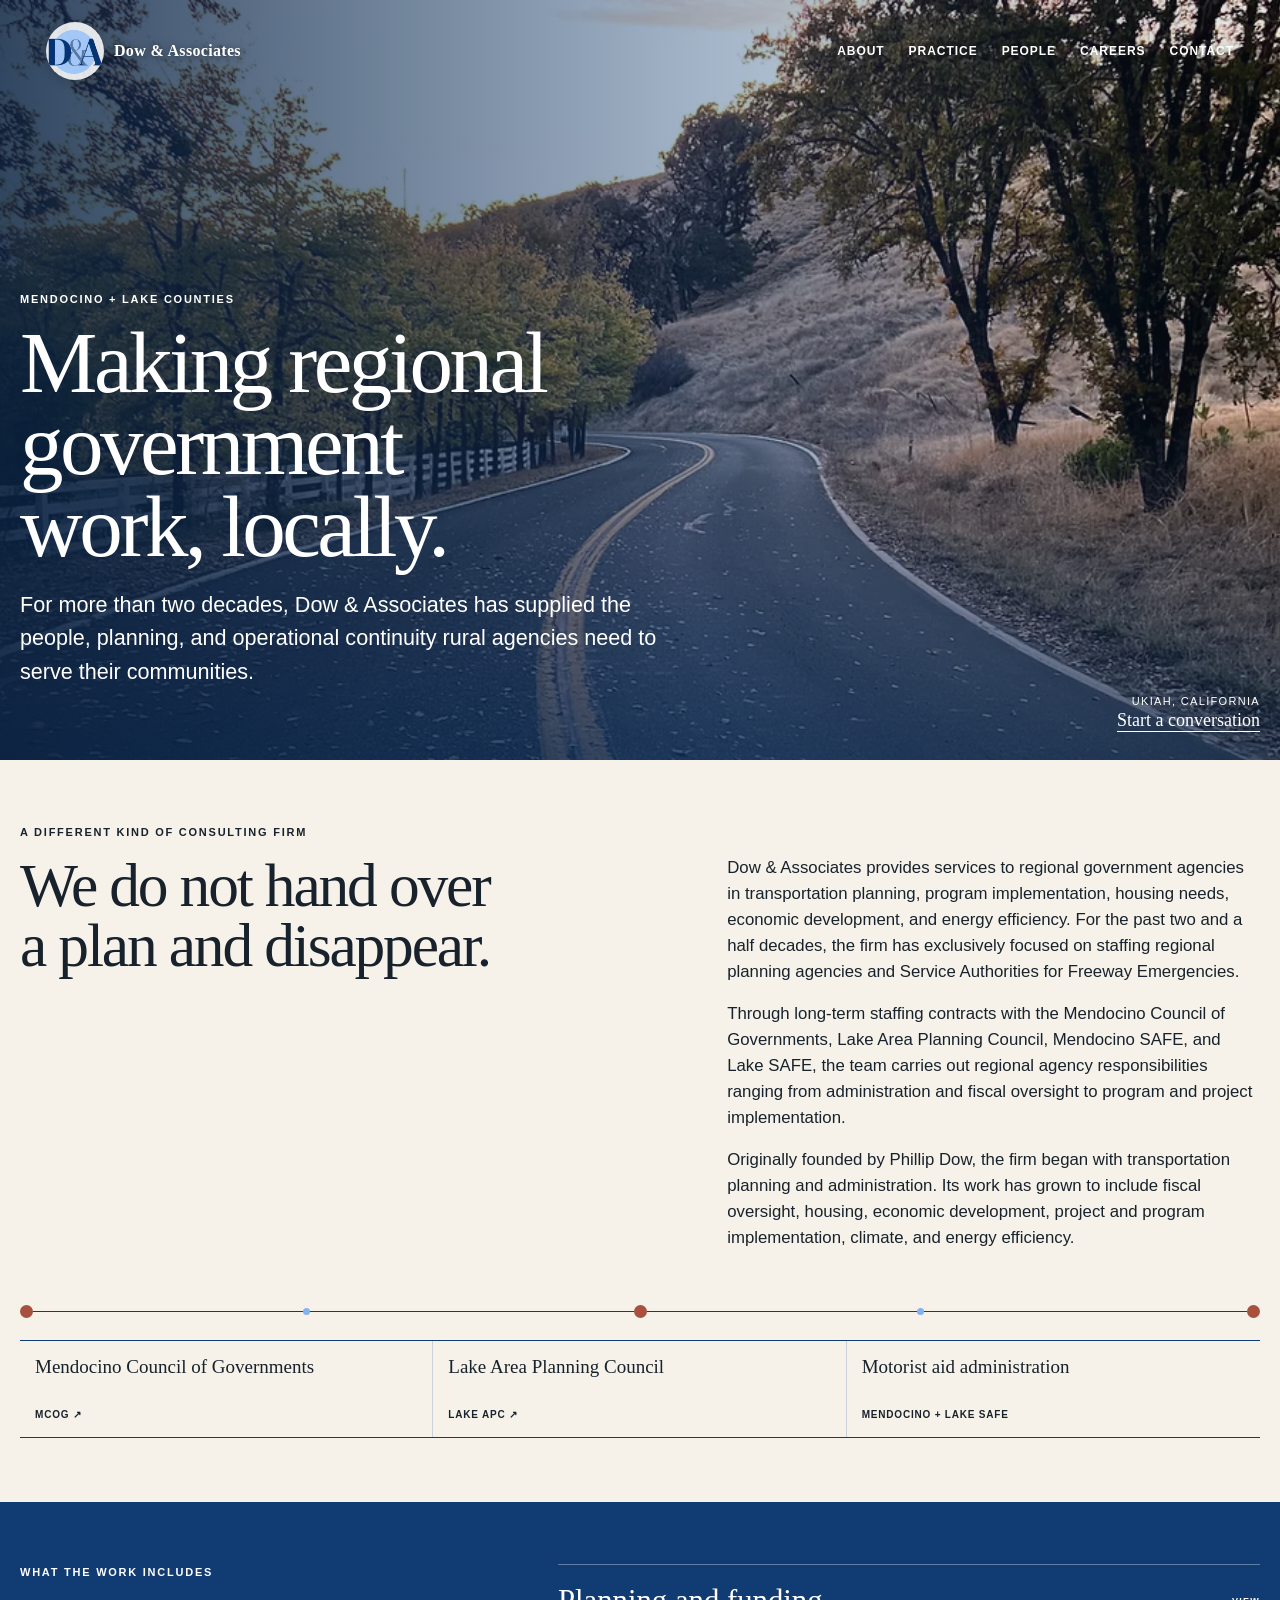
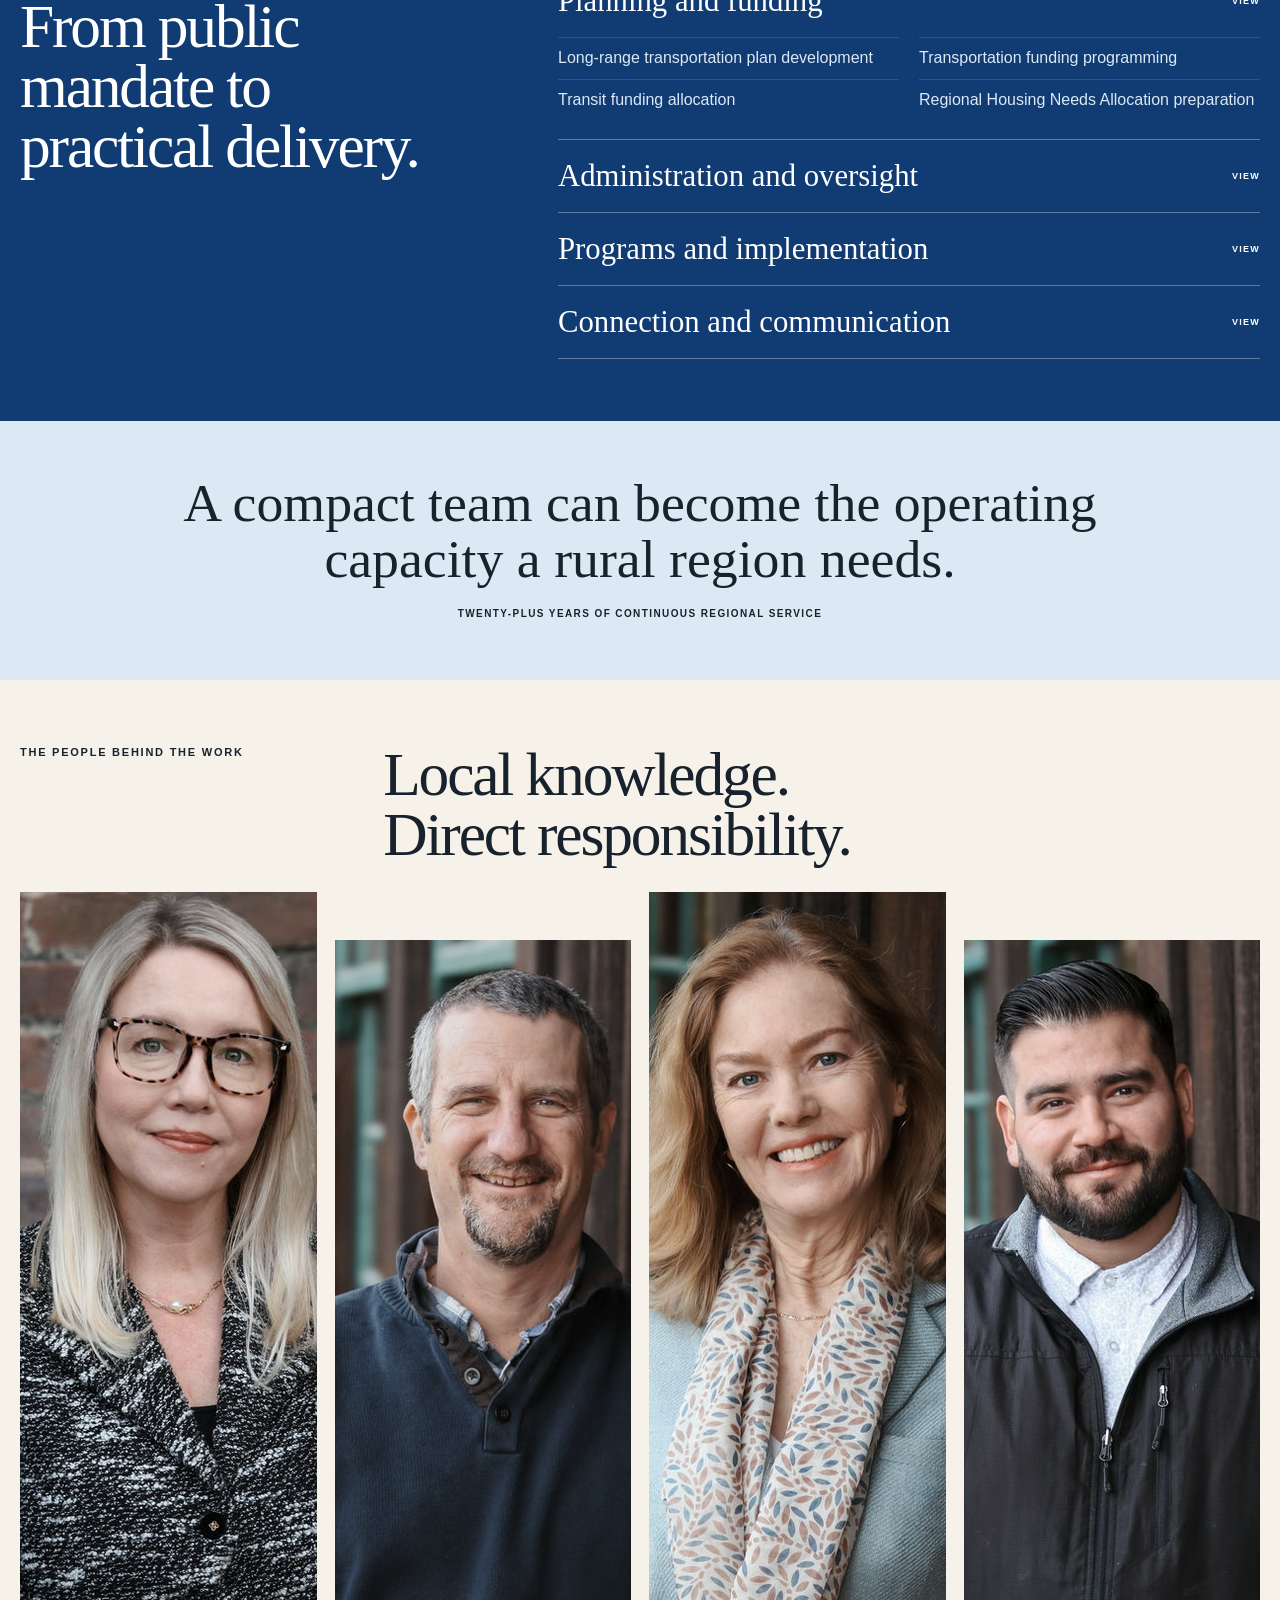
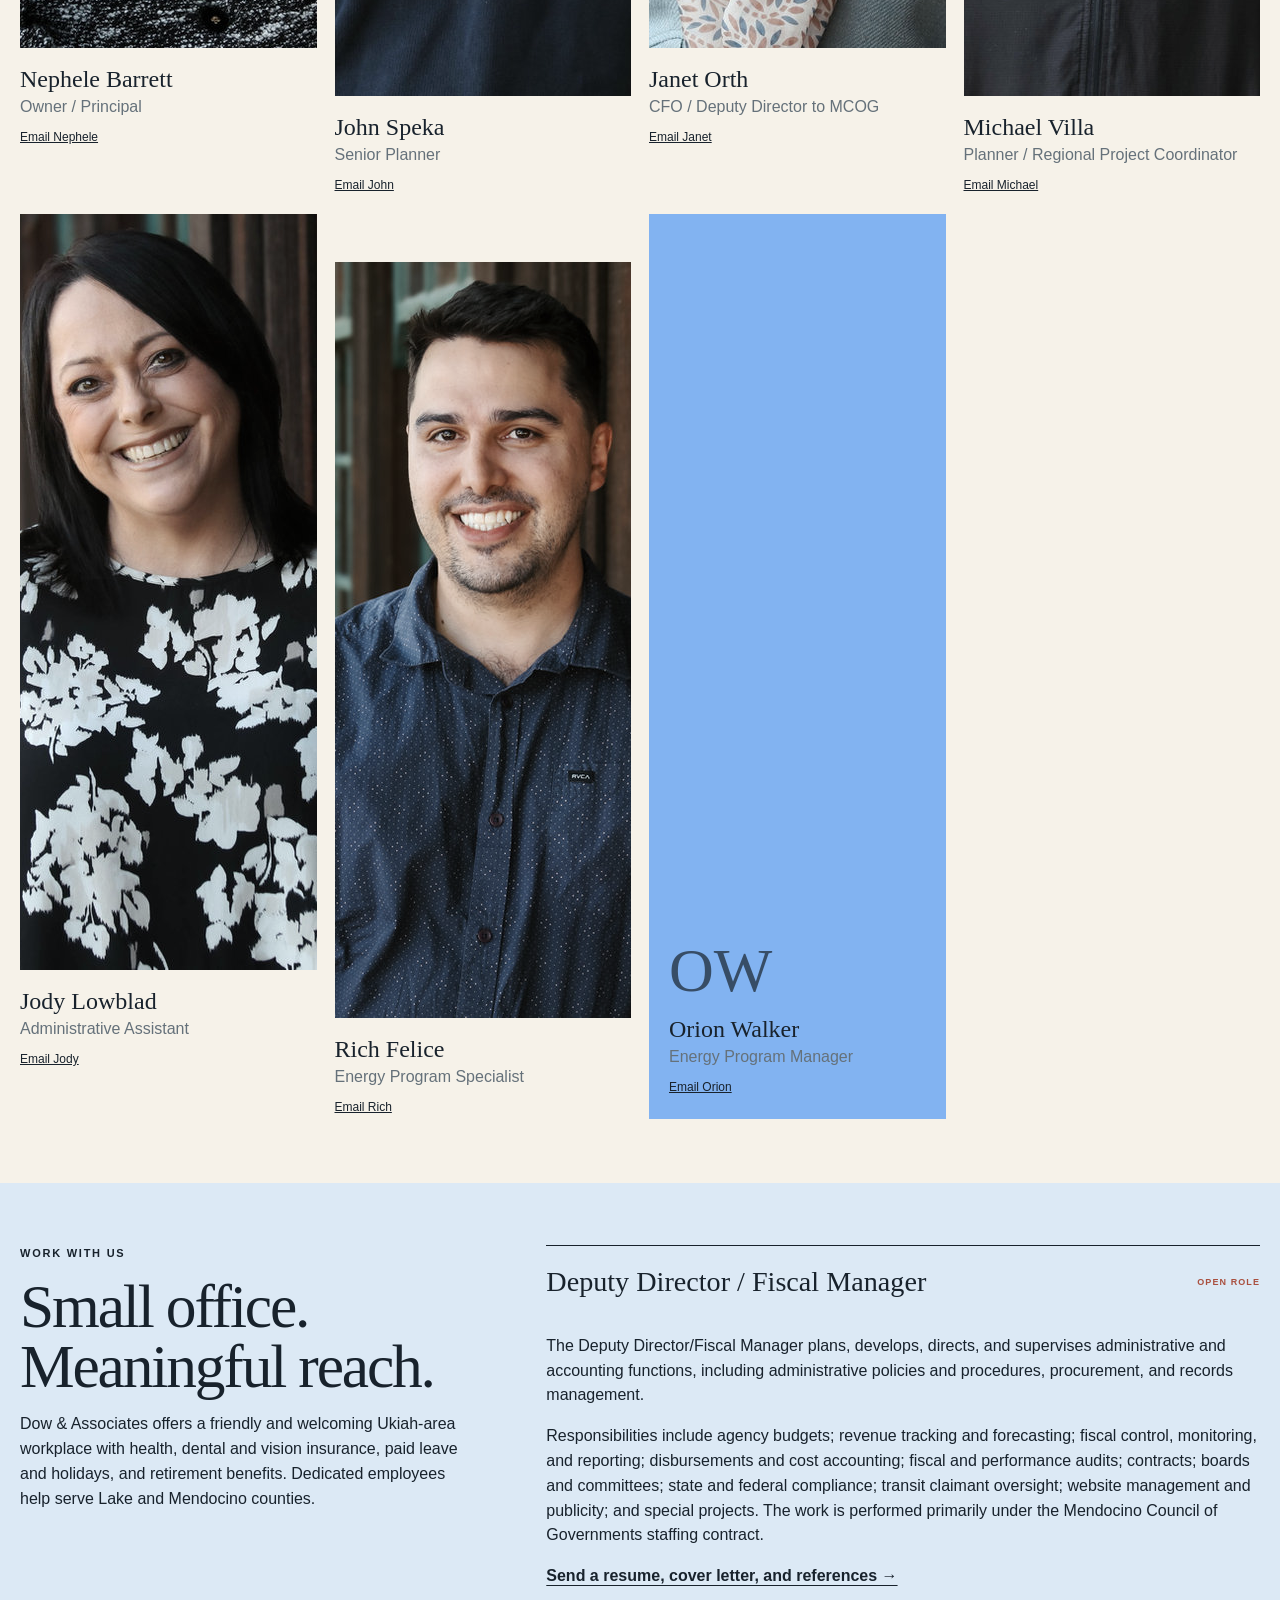
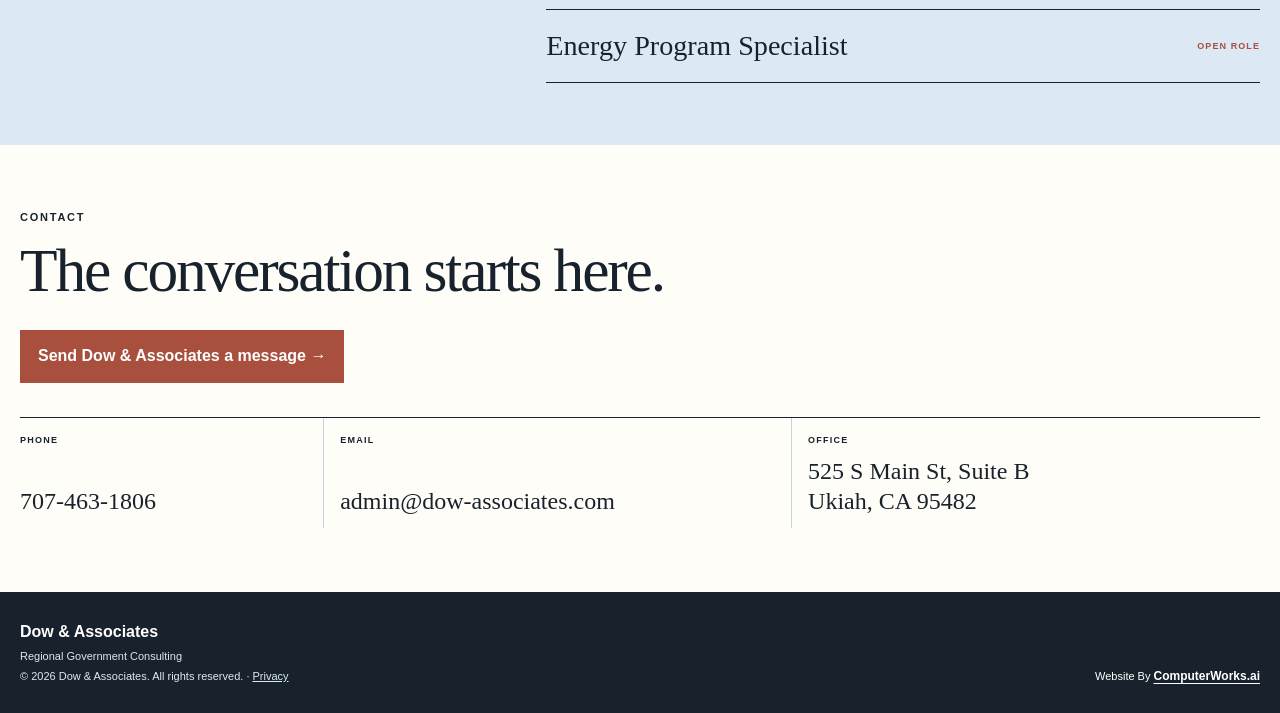
==== index.html @ e2a6d47a "Apply webmaster critique improvements" ====
<!doctype html>
<html lang="en">
<head>
  <meta charset="utf-8">
  <meta name="viewport" content="width=device-width, initial-scale=1">
  <meta name="robots" content="noindex, nofollow">
  <meta name="description" content="Dow & Associates provides regional government staffing and operations across Mendocino and Lake counties.">
  <title>Dow & Associates | Regional Government Consulting</title>
  <link rel="icon" href="assets/favicon.svg" type="image/svg+xml">
  <link rel="stylesheet" href="assets/styles.css?v=20261025-1">
<link rel="stylesheet" href="assets/cwu-colophon.css" data-cwu-colophon="true">
</head>
<body>
  <a class="skip-link" href="#main">Skip to content</a>
  <header class="site-header"><a class="wordmark" href="#top" aria-label="Dow and Associates home"><img class="brand-logo" src="assets/images/logo.png" alt="" width="451" height="452"><span>Dow &amp; Associates</span></a><button class="menu-button" type="button" aria-expanded="false" aria-controls="site-nav">Explore</button><nav id="site-nav" aria-label="Primary navigation"><a href="#about">About</a><a href="#practice">Practice</a><a href="#people">People</a><a href="#careers">Careers</a><a href="contact/">Contact</a></nav></header>
  <main id="main">
    <section class="hero" id="top" aria-labelledby="hero-title"><img src="assets/images/hero.webp" alt="A winding rural road through the oak-covered hills of Northern California" width="978" height="534" fetchpriority="high"><div class="hero-shade" aria-hidden="true"></div><div class="hero-copy"><p class="overline">Mendocino + Lake Counties</p><h1 id="hero-title">Making regional government work, locally.</h1><p>For more than two decades, Dow &amp; Associates has supplied the people, planning, and operational continuity rural agencies need to serve their communities.</p></div><a class="hero-contact" href="#contact"><span>Ukiah, California</span><strong>Start a conversation</strong></a></section>
    <section class="intro" id="about" aria-labelledby="intro-title"><p class="eyebrow">A different kind of consulting firm</p><div class="intro-body"><h2 id="intro-title">We do not hand over a plan and disappear.</h2><div><p>Dow & Associates provides services to regional government agencies in transportation planning, program implementation, housing needs, economic development, and energy efficiency. For the past two and a half decades, the firm has exclusively focused on staffing regional planning agencies and Service Authorities for Freeway Emergencies.</p><p>Through long-term staffing contracts with the Mendocino Council of Governments, Lake Area Planning Council, Mendocino SAFE, and Lake SAFE, the team carries out regional agency responsibilities ranging from administration and fiscal oversight to program and project implementation.</p><p>Originally founded by Phillip Dow, the firm began with transportation planning and administration. Its work has grown to include fiscal oversight, housing, economic development, project and program implementation, climate, and energy efficiency.</p></div></div><div class="region-line" aria-hidden="true"><span></span><i></i><span></span><i></i><span></span></div><div class="agency-links"><a href="https://www.mendocinocog.org/"><span>Mendocino Council of Governments</span><b>MCOG ↗</b></a><a href="https://www.lakeapc.org/"><span>Lake Area Planning Council</span><b>Lake APC ↗</b></a><div><span>Motorist aid administration</span><b>Mendocino + Lake SAFE</b></div></div></section>
    <section class="practice" id="practice" aria-labelledby="practice-title"><div class="practice-heading"><p class="eyebrow">What the work includes</p><h2 id="practice-title">From public mandate to practical delivery.</h2></div><div class="practice-list"><details open><summary>Planning and funding <span>View</span></summary><div><p>Long-range transportation plan development</p><p>Transportation funding programming</p><p>Transit funding allocation</p><p>Regional Housing Needs Allocation preparation</p></div></details><details><summary>Administration and oversight <span>View</span></summary><div><p>Transportation Development Act administration and oversight</p><p>Budget development and management</p><p>Annual work plan preparation and implementation</p><p>Board and committee meeting management and preparation</p></div></details><details><summary>Programs and implementation <span>View</span></summary><div><p>Grant writing and management</p><p>Funding program management</p><p>Program and project implementation</p><p>Northern Rural Energy Network program implementation</p></div></details><details><summary>Connection and communication <span>View</span></summary><div><p>Motorist aid call box administration and maintenance</p><p>Agency website management</p><p>Media communications</p><p>Economic development support</p></div></details></div></section>
    <section class="quote" aria-label="Dow and Associates positioning statement"><p>A compact team can become the operating capacity a rural region needs.</p><span>Twenty-plus years of continuous regional service</span></section>
    <section class="people" id="people" aria-labelledby="people-title"><div class="people-heading"><p class="eyebrow">The people behind the work</p><h2 id="people-title">Local knowledge. Direct responsibility.</h2></div><div class="portrait-row"><article><img src="assets/images/nephele.jpg" alt="Nephele Barrett" width="596" height="756" loading="lazy" decoding="async"><div><h3>Nephele Barrett</h3><p>Owner / Principal</p><a href="mailto:barrettn@dow-associates.com">Email Nephele</a></div></article><article><img src="assets/images/john.jpg" alt="John Speka" width="596" height="756" loading="lazy" decoding="async"><div><h3>John Speka</h3><p>Senior Planner</p><a href="mailto:spekaj@dow-associates.com">Email John</a></div></article><article><img src="assets/images/janet.jpg" alt="Janet Orth" width="596" height="756" loading="lazy" decoding="async"><div><h3>Janet Orth</h3><p>CFO / Deputy Director to MCOG</p><a href="mailto:orthj@dow-associates.com">Email Janet</a></div></article><article><img src="assets/images/michael.jpg" alt="Michael Villa" width="596" height="756" loading="lazy" decoding="async"><div><h3>Michael Villa</h3><p>Planner / Regional Project Coordinator</p><a href="mailto:villam@dow-associates.com">Email Michael</a></div></article><article><img src="assets/images/jody.jpg" alt="Jody Lowblad" width="596" height="756" loading="lazy" decoding="async"><div><h3>Jody Lowblad</h3><p>Administrative Assistant</p><a href="mailto:lowbladj@dow-associates.com">Email Jody</a></div></article><article><img src="assets/images/rich.jpg" alt="Rich Felice" width="596" height="756" loading="lazy" decoding="async"><div><h3>Rich Felice</h3><p>Energy Program Specialist</p><a href="mailto:felicer@dow-associates.com">Email Rich</a></div></article><article class="no-photo"><div><span>OW</span><h3>Orion Walker</h3><p>Energy Program Manager</p><a href="mailto:walkero@dow-associates.com">Email Orion</a></div></article></div></section>
    <section class="careers" id="careers" aria-labelledby="careers-title"><div><p class="eyebrow">Work with us</p><h2 id="careers-title">Small office.<br>Meaningful reach.</h2><p>Dow & Associates offers a friendly and welcoming Ukiah-area workplace with health, dental and vision insurance, paid leave and holidays, and retirement benefits. Dedicated employees help serve Lake and Mendocino counties.</p></div><div class="openings"><details open><summary><span>Deputy Director / Fiscal Manager</span><b>Open role</b></summary><div><p>The Deputy Director/Fiscal Manager plans, develops, directs, and supervises administrative and accounting functions, including administrative policies and procedures, procurement, and records management.</p><p>Responsibilities include agency budgets; revenue tracking and forecasting; fiscal control, monitoring, and reporting; disbursements and cost accounting; fiscal and performance audits; contracts; boards and committees; state and federal compliance; transit claimant oversight; website management and publicity; and special projects. The work is performed primarily under the Mendocino Council of Governments staffing contract.</p><a href="mailto:admin@dow-associates.com?subject=Deputy%20Director%20%2F%20Fiscal%20Manager">Send a resume, cover letter, and references →</a></div></details><details><summary><span>Energy Program Specialist</span><b>Open role</b></summary><div><p>The Energy Program Specialist implements energy efficiency and sustainability initiatives, including public and residential equity programs, rebate and resource programs, energy assessments, workforce training, and codes and standards support.</p><p>This is a full-time Ukiah position with a hybrid-work option, local travel, and occasional weekend and evening outreach. Qualifications include education or experience equivalent to a college degree or two years in a closely related field, plus knowledge of energy technologies, energy management, usage, efficiency and conservation, and local and state energy policy and goals.</p><a href="https://www.indeed.com/job/energy-program-specialist-bd1ef2acbaef7be6">View the Indeed listing →</a><br><a href="mailto:admin@dow-associates.com?subject=Energy%20Program%20Specialist">Apply by email →</a></div></details></div></section>
    <section class="contact" id="contact" aria-labelledby="contact-title"><p class="eyebrow">Contact</p><h2 id="contact-title">The conversation starts here.</h2><a class="contact-button" href="contact/">Send Dow &amp; Associates a message →</a><div class="contact-links"><a href="tel:+17074631806"><small>Phone</small><strong>707-463-1806</strong></a><a href="mailto:admin@dow-associates.com"><small>Email</small><strong>admin@dow-associates.com</strong></a><a href="https://www.google.com/maps/search/?api=1&amp;query=525+S+Main+St+Suite+B+Ukiah+CA+95482"><small>Office</small><strong>525 S Main St, Suite B<br>Ukiah, CA 95482</strong></a></div></section>
  </main>
  <footer><div><strong>Dow &amp; Associates</strong><span>Regional Government Consulting</span><span>© 2026 Dow &amp; Associates. All rights reserved. · <a href="privacy/">Privacy</a></span></div><!-- CWU COLOPHON START -->
<div id="cwu-colophon" class="cwu-colophon" aria-label="Website Colophon">
  <span class="cwu-colophon-credit">Website By <a href="https://computerworks.ai/" class="cwu-colophon-brand">ComputerWorks.ai</a></span>
</div>
<!-- CWU COLOPHON END --></footer>
  <script src="assets/site.js?v=20261025-1"></script>
</body>
</html>
---- assets/styles.css ----
:root {
  --navy: #103b73;
  --sky: #82b3f1;
  --mist: #dce9f5;
  --paper: #fffdf8;
  --cream: #f6f2e9;
  --clay: #a94f3e;
  --ink: #18222c;
  --stone: #65717a;
  --line: #c8d2dc;
  --serif: Georgia, "Times New Roman", serif;
  --sans: Arial, "Helvetica Neue", sans-serif;
  --max: 1240px;
}

* { box-sizing: border-box; }
html { scroll-behavior: smooth; scroll-padding-top: 82px; }
body { margin: 0; background: var(--cream); color: var(--ink); font: 16px/1.55 var(--sans); }
img { max-width: 100%; }
a { color: inherit; }
:focus-visible { outline: 3px solid var(--clay); outline-offset: 4px; }

.skip-link { position: fixed; top: -60px; left: 16px; z-index: 100; padding: 10px 15px; background: var(--paper); border: 2px solid var(--ink); }
.skip-link:focus { top: 12px; }
.site-header { position: absolute; z-index: 10; inset: 0 0 auto; display: flex; align-items: center; justify-content: space-between; gap: 24px; max-width: var(--max); margin: auto; padding: 22px 26px; color: white; }
.wordmark { display: flex; align-items: center; gap: 10px; text-decoration: none; text-shadow: 0 1px 8px #0008; }
.brand-logo { width: 58px; height: 58px; object-fit: contain; border-radius: 50%; background: #ffffffdd; box-shadow: 0 2px 14px #0003; }
.wordmark span { font: 700 16px/1.1 var(--serif); letter-spacing: .02em; }
nav { display: flex; align-items: center; gap: 24px; }
nav a { font-size: 12px; font-weight: 700; letter-spacing: .08em; text-decoration: none; text-transform: uppercase; text-shadow: 0 1px 8px #0008; }
nav a:hover, nav a:focus-visible { border-bottom: 2px solid white; }
.menu-button { display: none; min-height: 44px; padding: 8px 13px; border: 1px solid white; background: #103b73e8; color: white; font-weight: 700; }

.hero { position: relative; min-height: min(760px, 92vh); display: flex; align-items: flex-end; color: white; overflow: hidden; }
.hero > img { position: absolute; inset: 0; width: 100%; height: 100%; object-fit: cover; }
.hero-shade { position: absolute; inset: 0; background: linear-gradient(90deg, rgba(10,35,67,.84), rgba(16,59,115,.38) 55%, rgba(16,59,115,.08)), linear-gradient(0deg, rgba(10,35,67,.68), transparent 46%); }
.hero-copy { position: relative; z-index: 1; width: min(820px, calc(100% - 40px)); margin: 0 max(20px, calc((100vw - var(--max))/2)); padding: 150px 0 72px; }
.overline, .eyebrow { margin: 0 0 14px; font-size: 11px; font-weight: 800; letter-spacing: .16em; text-transform: uppercase; }
.hero h1 { max-width: 720px; margin: 0 0 20px; font: 400 clamp(3.3rem, 6.8vw, 6.4rem)/.94 var(--serif); letter-spacing: -.04em; text-wrap: balance; }
.hero-copy > p:last-child { max-width: 640px; margin: 0; font-size: clamp(1.05rem, 1.8vw, 1.35rem); }
.hero-contact { position: absolute; right: max(20px, calc((100vw - var(--max))/2)); bottom: 28px; z-index: 2; display: flex; flex-direction: column; align-items: flex-end; text-decoration: none; }
.hero-contact span { font-size: 11px; text-transform: uppercase; letter-spacing: .12em; }
.hero-contact strong { font: 400 18px var(--serif); border-bottom: 1px solid white; }

.intro, .people, .contact { padding: 64px max(20px, calc((100vw - var(--max))/2)); }
.intro-body { display: grid; grid-template-columns: 1.1fr .9fr; gap: 56px; align-items: start; }
.intro h2, .practice h2, .people h2, .careers h2, .contact h2 { margin: 0; font: 400 clamp(2.45rem, 4.8vw, 4.8rem)/.98 var(--serif); letter-spacing: -.035em; text-wrap: balance; }
.intro-body > div p { margin: 0 0 16px; font-size: 1.05rem; }
.region-line { display: flex; align-items: center; margin: 38px 0 22px; }
.region-line span { width: 13px; height: 13px; border-radius: 50%; background: var(--clay); }
.region-line i { position: relative; flex: 1; height: 1px; background: var(--navy); }
.region-line i::after { content: ""; position: absolute; left: 45%; top: -3px; width: 7px; height: 7px; border-radius: 50%; background: var(--sky); }
.agency-links { display: grid; grid-template-columns: repeat(3, 1fr); border-block: 1px solid var(--navy); }
.agency-links > * { display: flex; min-height: 96px; flex-direction: column; justify-content: space-between; padding: 15px; text-decoration: none; border-right: 1px solid var(--line); }
.agency-links > *:last-child { border-right: 0; }
.agency-links a:hover, .agency-links a:focus-visible { background: var(--paper); }
.agency-links span { font: 400 19px/1.2 var(--serif); }
.agency-links b { font-size: 10px; letter-spacing: .08em; text-transform: uppercase; }

.practice { display: grid; grid-template-columns: .8fr 1.2fr; gap: 70px; padding: 62px max(20px, calc((100vw - var(--max))/2)); background: var(--navy); color: white; }
.practice-heading { position: sticky; top: 110px; align-self: start; }
.practice-list { border-top: 1px solid #ffffff55; }
.practice-list details { border-bottom: 1px solid #ffffff55; }
.practice-list summary { display: flex; align-items: center; justify-content: space-between; min-height: 72px; cursor: pointer; list-style: none; font: 400 clamp(1.4rem, 2.4vw, 2.1rem) var(--serif); }
.practice-list summary::-webkit-details-marker, .openings summary::-webkit-details-marker { display: none; }
.practice-list summary span { font: 700 9px var(--sans); letter-spacing: .14em; text-transform: uppercase; }
.practice-list details div { display: grid; grid-template-columns: 1fr 1fr; gap: 0 20px; padding-bottom: 18px; color: var(--mist); }
.practice-list details p { margin: 0; padding: 8px 0; border-top: 1px solid #ffffff20; }
.quote { padding: 55px max(20px, calc((100vw - 940px)/2)); text-align: center; background: var(--mist); color: var(--ink); }
.quote p { margin: 0 auto 12px; font: 400 clamp(2.1rem, 4.2vw, 4rem)/1.04 var(--serif); }
.quote span { font-size: 10px; font-weight: 800; letter-spacing: .14em; text-transform: uppercase; }

.people-heading { display: grid; grid-template-columns: .38fr 1fr; gap: 30px; margin-bottom: 28px; }
.portrait-row { display: grid; grid-template-columns: repeat(4, 1fr); gap: 18px; }
.portrait-row article { position: relative; min-width: 0; }
.portrait-row img { width: 100%; aspect-ratio: 4/5; object-fit: cover; filter: saturate(.72) contrast(1.03); }
.portrait-row article:nth-child(even) { margin-top: 48px; }
.portrait-row h3 { margin: 10px 0 2px; font: 400 24px var(--serif); }
.portrait-row p { margin: 0 0 4px; color: var(--stone); }
.portrait-row a { font-size: 12px; }
.no-photo { display: grid; min-height: 330px; padding: 20px; background: var(--sky); align-items: end; }
.no-photo span { display: block; font: 400 62px var(--serif); opacity: .7; }

.careers { display: grid; grid-template-columns: .78fr 1.22fr; gap: 70px; padding: 62px max(20px, calc((100vw - var(--max))/2)); background: var(--mist); }
.careers > div:first-child > p:last-child { max-width: 470px; }
.openings { border-top: 1px solid var(--ink); }
.openings details { border-bottom: 1px solid var(--ink); }
.openings summary { display: flex; align-items: center; justify-content: space-between; gap: 15px; min-height: 72px; list-style: none; cursor: pointer; font: 400 clamp(1.25rem, 2.2vw, 1.85rem) var(--serif); }
.openings summary b { font: 800 9px var(--sans); letter-spacing: .12em; text-transform: uppercase; color: var(--clay); }
.openings details div { padding: 0 0 20px; }
.openings details div p { max-width: 720px; }
.openings details a { font-weight: 800; text-decoration-thickness: 1px; text-underline-offset: 4px; }

.contact { background: var(--paper); }
.contact h2 { max-width: 850px; margin-bottom: 30px; }
.contact-button { display: inline-block; margin: 0 0 34px; padding: 14px 18px; background: var(--clay); color: white; font-weight: 800; text-decoration: none; }
.contact-button:hover, .contact-button:focus-visible { background: var(--navy); }
.contact-links { display: grid; grid-template-columns: .65fr 1fr 1fr; border-top: 1px solid var(--ink); }
.contact-links a { display: flex; flex-direction: column; min-height: 110px; padding: 16px 16px 12px 0; text-decoration: none; border-right: 1px solid var(--line); }
.contact-links a:not(:first-child) { padding-left: 16px; }
.contact-links a:last-child { border-right: 0; }
.contact-links a:hover, .contact-links a:focus-visible { background: var(--cream); }
.contact-links small { font-size: 9px; font-weight: 800; letter-spacing: .14em; text-transform: uppercase; }
.contact-links strong { margin-top: auto; font: 400 clamp(1.05rem, 2vw, 1.5rem)/1.25 var(--serif); overflow-wrap: anywhere; }
footer { display: flex; align-items: end; justify-content: space-between; gap: 30px; padding: 28px max(20px, calc((100vw - var(--max))/2)); background: var(--ink); color: white; }
footer strong, footer span { display: block; }
footer span { margin-top: 3px; color: var(--mist); font-size: 11px; }

.interior-header { position: relative; background: var(--navy); }
.interior-header .site-header { position: relative; }
.interior-main { padding: 76px max(20px, calc((100vw - var(--max))/2)); }
.interior-intro { display: grid; grid-template-columns: .8fr 1.2fr; gap: 64px; margin-bottom: 54px; }
.interior-intro h1 { max-width: 720px; margin: 0; font: 400 clamp(3.2rem, 6vw, 6rem)/.94 var(--serif); letter-spacing: -.045em; text-wrap: balance; }
.interior-intro p:last-child { max-width: 620px; margin: 46px 0 0; font-size: 1.15rem; }
.contact-layout { display: grid; grid-template-columns: .68fr 1.32fr; gap: 58px; align-items: start; }
.contact-aside { padding-top: 18px; border-top: 1px solid var(--navy); }
.contact-aside h2 { margin: 0 0 20px; font: 400 2rem/1.05 var(--serif); }
.contact-aside a { display: block; margin: 0 0 13px; overflow-wrap: anywhere; }
.contact-aside address { margin-top: 28px; font-style: normal; }
.form-panel { padding: clamp(24px, 4vw, 48px); background: var(--mist); }
.form-panel h2 { margin: 0 0 8px; font: 400 clamp(2rem, 4vw, 3.6rem)/1 var(--serif); }
.form-note { margin: 0 0 28px; color: var(--stone); }
.contact-form { display: grid; grid-template-columns: 1fr 1fr; gap: 20px; }
.contact-form label { display: grid; gap: 7px; font-size: 12px; font-weight: 800; letter-spacing: .06em; text-transform: uppercase; }
.contact-form label.full { grid-column: 1 / -1; }
.contact-form input, .contact-form select, .contact-form textarea { width: 100%; min-height: 48px; padding: 11px 12px; border: 1px solid #8294a6; border-radius: 0; background: var(--paper); color: var(--ink); font: 16px/1.4 var(--sans); }
.contact-form textarea { min-height: 160px; resize: vertical; }
.contact-form button { grid-column: 1 / -1; width: fit-content; min-height: 48px; padding: 11px 24px; border: 0; background: var(--clay); color: white; font-weight: 800; cursor: pointer; }
.contact-form button:hover, .contact-form button:focus-visible { background: var(--navy); }
.form-honey { position: absolute !important; left: -10000px !important; width: 1px !important; height: 1px !important; overflow: hidden !important; }
.form-privacy { grid-column: 1 / -1; margin: 0; color: var(--stone); font-size: 12px; }
.thanks-panel { max-width: 850px; padding: clamp(28px, 6vw, 70px); background: var(--mist); }
.thanks-panel h1 { margin: 0 0 20px; font: 400 clamp(3.2rem, 7vw, 6.6rem)/.92 var(--serif); letter-spacing: -.04em; }
.thanks-panel p { max-width: 620px; font-size: 1.1rem; }
.thanks-panel a { display: inline-block; margin-top: 18px; font-weight: 800; }
.privacy-copy { max-width: 820px; }
.privacy-copy h1 { margin: 0 0 28px; font: 400 clamp(3.1rem, 6vw, 5.8rem)/.94 var(--serif); letter-spacing: -.04em; }
.privacy-copy h2 { margin: 34px 0 8px; font: 400 2rem/1.1 var(--serif); }
.privacy-copy p, .privacy-copy li { max-width: 720px; }
.privacy-copy a { font-weight: 700; }

@media (max-width: 900px) {
  .site-header { padding: 16px 18px; }
  .menu-button { display: block; }
  nav { display: none; position: absolute; top: 72px; left: 16px; right: 16px; padding: 12px; background: var(--paper); color: var(--ink); box-shadow: 0 8px 25px #0004; flex-direction: column; align-items: stretch; gap: 0; }
  nav.open { display: flex; }
  nav a { min-height: 44px; padding: 11px; text-shadow: none; }
  .hero-contact { display: none; }
  .intro-body, .practice, .careers { grid-template-columns: 1fr; gap: 26px; }
  .interior-intro, .contact-layout { grid-template-columns: 1fr; gap: 28px; }
  .interior-intro p:last-child { margin-top: 0; }
  .practice-heading { position: static; }
  .people-heading { grid-template-columns: 1fr; gap: 6px; }
  .portrait-row { grid-template-columns: repeat(2, 1fr); }
  .portrait-row article:nth-child(even) { margin-top: 28px; }
  .agency-links, .contact-links { grid-template-columns: 1fr; }
  .agency-links > * { min-height: 80px; border-right: 0; border-bottom: 1px solid var(--line); }
  .agency-links > *:last-child { border-bottom: 0; }
  .contact-links a, .contact-links a:not(:first-child) { min-height: 90px; padding: 14px 0; border-right: 0; border-bottom: 1px solid var(--line); }
}

@media (max-width: 520px) {
  .wordmark span { display: none; }
  .brand-logo { width: 52px; height: 52px; }
  .hero { min-height: 690px; }
  .hero-copy { padding-bottom: 46px; }
  .hero h1 { font-size: clamp(3.35rem, 16vw, 4.8rem); }
  .intro, .people, .contact { padding-block: 42px; }
  .practice, .careers { padding-block: 44px; }
  .practice-list details div { grid-template-columns: 1fr; }
  .portrait-row { grid-template-columns: 1fr; }
  .portrait-row article:nth-child(even) { margin-top: 0; }
  .portrait-row img { aspect-ratio: 5/4; object-position: center 24%; }
  .no-photo { min-height: 220px; }
  .contact h2 { font-size: 3rem; }
  footer { align-items: flex-start; flex-direction: column; }
  .contact-form { grid-template-columns: 1fr; }
  .contact-form label, .contact-form label.full { grid-column: 1; }
}

@media (prefers-reduced-motion: reduce) { html { scroll-behavior: auto; } }
---- assets/cwu-colophon.css ----
/* Inline credit in the existing footer; no additional band or separator. */
.cwu-legal-row{display:flex!important;flex-wrap:wrap;align-items:center;justify-content:space-between;gap:4px 20px}
.cwu-legal-row>p{margin:0}
#cwu-colophon.cwu-colophon{box-sizing:border-box;display:inline-flex!important;flex:0 0 auto;align-items:center;justify-content:flex-end;align-self:flex-end;max-width:100%;width:auto;margin:0 0 0 auto;padding:0;border:0;background:none;color:inherit;font-family:inherit;font-size:11px;line-height:1.5;text-align:right;letter-spacing:normal;text-transform:none}
#cwu-colophon .cwu-colophon-credit{display:inline!important;color:inherit;font-size:11px;line-height:1.5;letter-spacing:normal;text-transform:none}
#cwu-colophon a.cwu-colophon-brand{display:inline!important;color:inherit;background:none;padding:0;margin:0;border:0;font-family:inherit;font-size:12px;font-weight:700;line-height:1.5;letter-spacing:normal;text-transform:none;text-decoration:underline;text-decoration-thickness:1px;text-underline-offset:3px}
#cwu-colophon a.cwu-colophon-brand:hover{text-decoration-thickness:2px}
#cwu-colophon a.cwu-colophon-brand:focus-visible{outline:2px solid currentColor;outline-offset:4px}
#cwu-colophon a.cwu-colophon-brand::before,#cwu-colophon a.cwu-colophon-brand::after{content:none!important}
.footer-meta #cwu-colophon{display:flex!important}
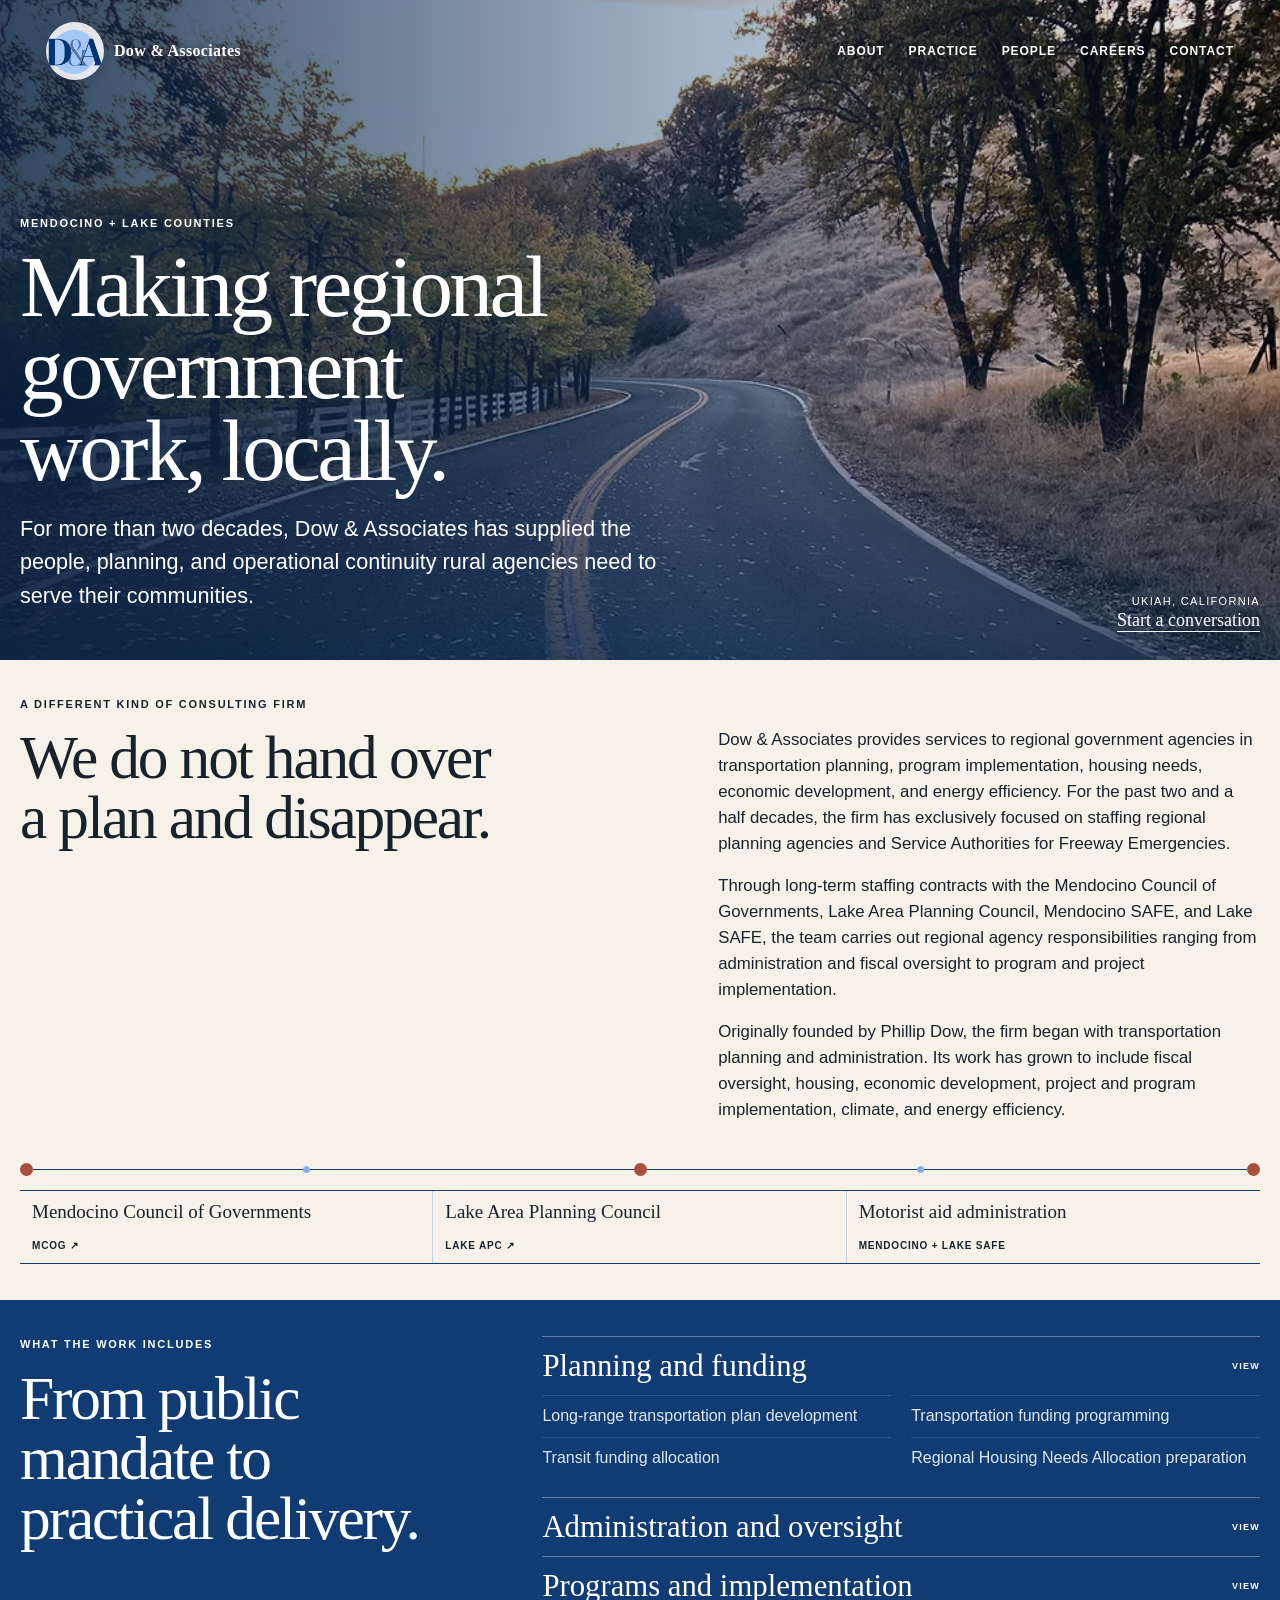
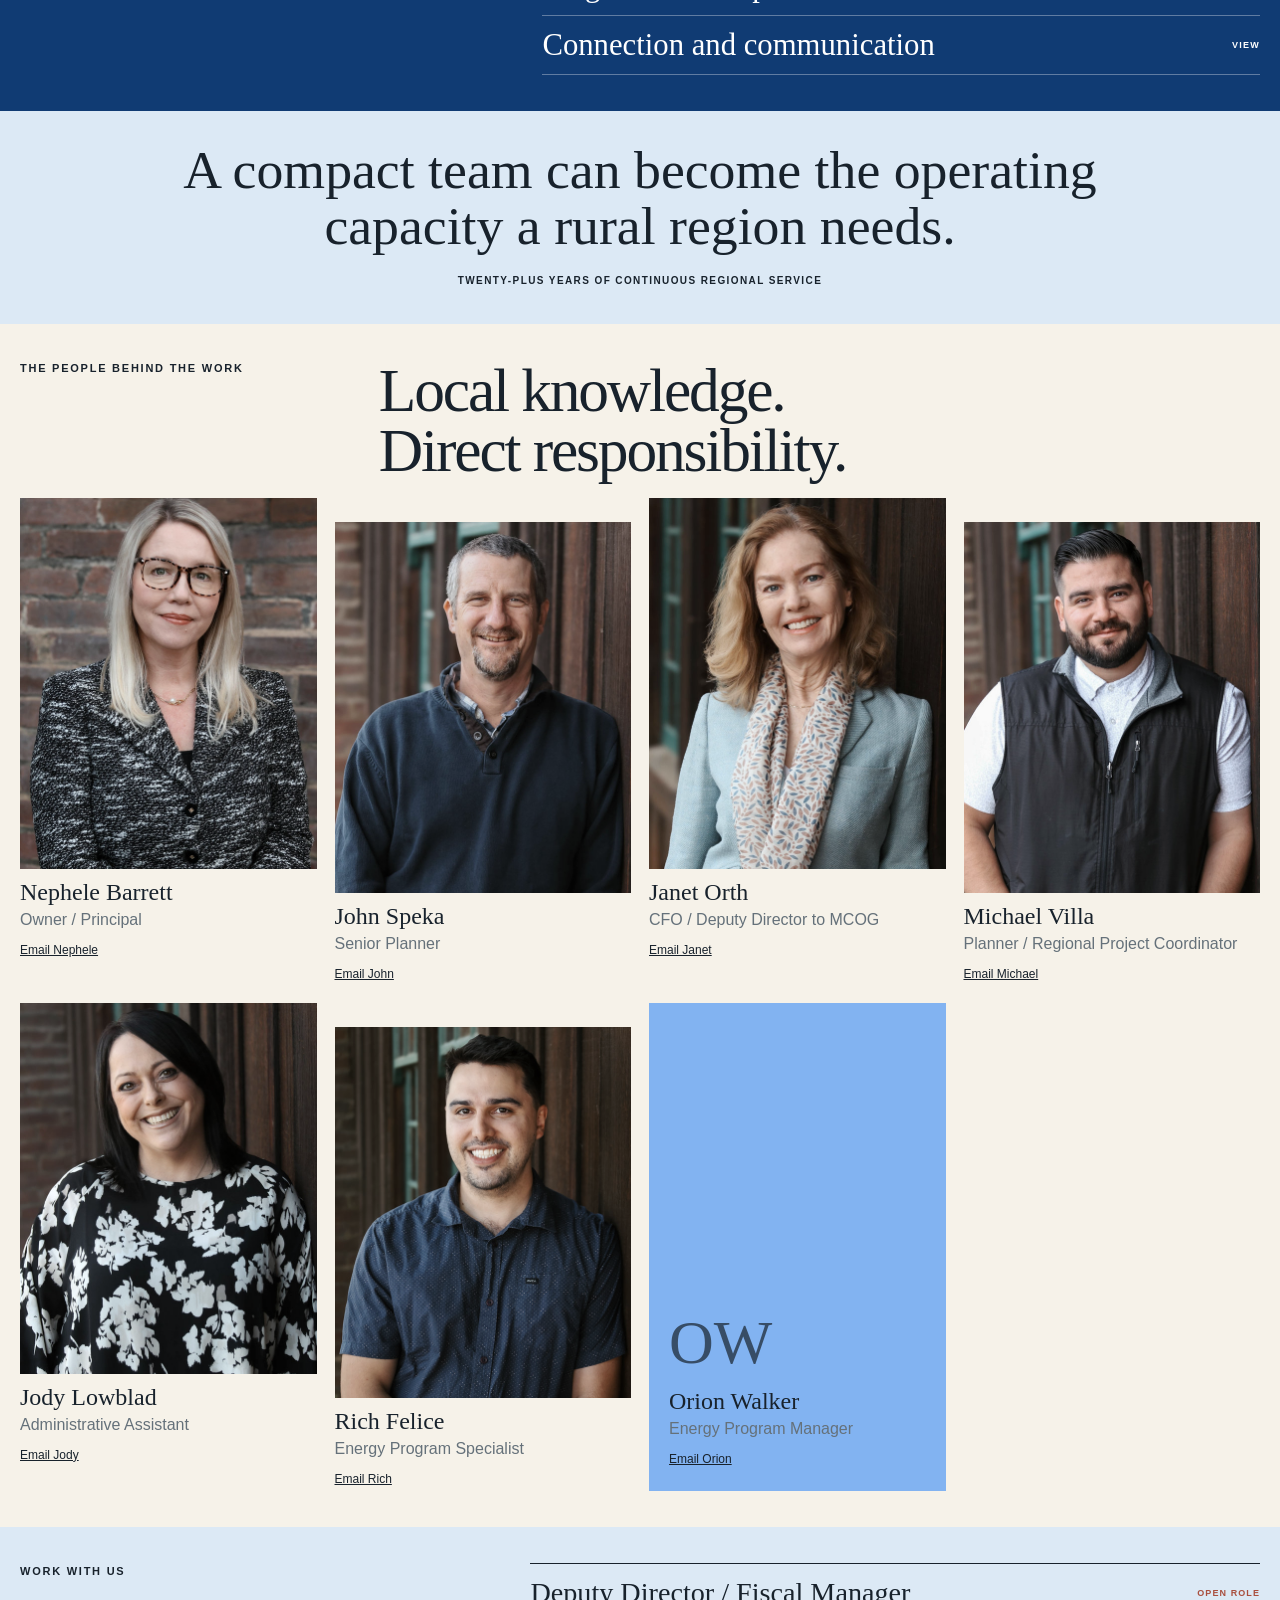
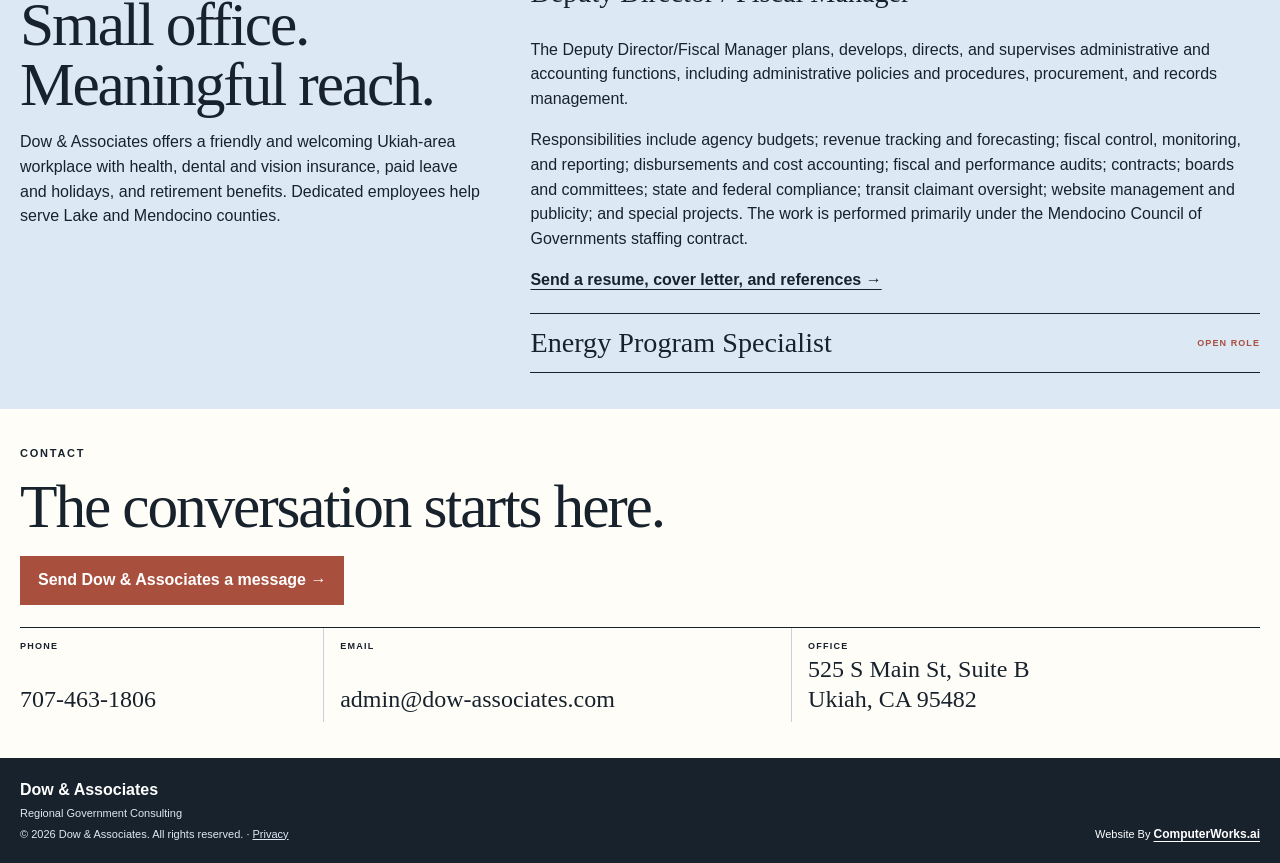
==== commit d38bab02: "Compact page rhythm and portrait layout" ====
--- a/index.html
+++ b/index.html
@@ -7,7 +7,7 @@
   <meta name="description" content="Dow & Associates provides regional government staffing and operations across Mendocino and Lake counties.">
   <title>Dow & Associates | Regional Government Consulting</title>
   <link rel="icon" href="assets/favicon.svg" type="image/svg+xml">
-  <link rel="stylesheet" href="assets/styles.css?v=20261025-1">
+  <link rel="stylesheet" href="assets/styles.css?v=20261025-2">
 <link rel="stylesheet" href="assets/cwu-colophon.css" data-cwu-colophon="true">
 </head>
 <body>
--- a/assets/styles.css
+++ b/assets/styles.css
@@ -31,10 +31,10 @@
 nav a:hover, nav a:focus-visible { border-bottom: 2px solid white; }
 .menu-button { display: none; min-height: 44px; padding: 8px 13px; border: 1px solid white; background: #103b73e8; color: white; font-weight: 700; }
 
-.hero { position: relative; min-height: min(760px, 92vh); display: flex; align-items: flex-end; color: white; overflow: hidden; }
+.hero { position: relative; min-height: min(660px, 82vh); display: flex; align-items: flex-end; color: white; overflow: hidden; }
 .hero > img { position: absolute; inset: 0; width: 100%; height: 100%; object-fit: cover; }
 .hero-shade { position: absolute; inset: 0; background: linear-gradient(90deg, rgba(10,35,67,.84), rgba(16,59,115,.38) 55%, rgba(16,59,115,.08)), linear-gradient(0deg, rgba(10,35,67,.68), transparent 46%); }
-.hero-copy { position: relative; z-index: 1; width: min(820px, calc(100% - 40px)); margin: 0 max(20px, calc((100vw - var(--max))/2)); padding: 150px 0 72px; }
+.hero-copy { position: relative; z-index: 1; width: min(820px, calc(100% - 40px)); margin: 0 max(20px, calc((100vw - var(--max))/2)); padding: 130px 0 48px; }
 .overline, .eyebrow { margin: 0 0 14px; font-size: 11px; font-weight: 800; letter-spacing: .16em; text-transform: uppercase; }
 .hero h1 { max-width: 720px; margin: 0 0 20px; font: 400 clamp(3.3rem, 6.8vw, 6.4rem)/.94 var(--serif); letter-spacing: -.04em; text-wrap: balance; }
 .hero-copy > p:last-child { max-width: 640px; margin: 0; font-size: clamp(1.05rem, 1.8vw, 1.35rem); }
@@ -42,67 +42,67 @@
 .hero-contact span { font-size: 11px; text-transform: uppercase; letter-spacing: .12em; }
 .hero-contact strong { font: 400 18px var(--serif); border-bottom: 1px solid white; }
 
-.intro, .people, .contact { padding: 64px max(20px, calc((100vw - var(--max))/2)); }
-.intro-body { display: grid; grid-template-columns: 1.1fr .9fr; gap: 56px; align-items: start; }
+.intro, .people, .contact { padding: 36px max(20px, calc((100vw - var(--max))/2)); }
+.intro-body { display: grid; grid-template-columns: 1.1fr .9fr; gap: 36px; align-items: start; }
 .intro h2, .practice h2, .people h2, .careers h2, .contact h2 { margin: 0; font: 400 clamp(2.45rem, 4.8vw, 4.8rem)/.98 var(--serif); letter-spacing: -.035em; text-wrap: balance; }
 .intro-body > div p { margin: 0 0 16px; font-size: 1.05rem; }
-.region-line { display: flex; align-items: center; margin: 38px 0 22px; }
+.region-line { display: flex; align-items: center; margin: 24px 0 14px; }
 .region-line span { width: 13px; height: 13px; border-radius: 50%; background: var(--clay); }
 .region-line i { position: relative; flex: 1; height: 1px; background: var(--navy); }
 .region-line i::after { content: ""; position: absolute; left: 45%; top: -3px; width: 7px; height: 7px; border-radius: 50%; background: var(--sky); }
 .agency-links { display: grid; grid-template-columns: repeat(3, 1fr); border-block: 1px solid var(--navy); }
-.agency-links > * { display: flex; min-height: 96px; flex-direction: column; justify-content: space-between; padding: 15px; text-decoration: none; border-right: 1px solid var(--line); }
+.agency-links > * { display: flex; min-height: 72px; flex-direction: column; justify-content: space-between; padding: 10px 12px; text-decoration: none; border-right: 1px solid var(--line); }
 .agency-links > *:last-child { border-right: 0; }
 .agency-links a:hover, .agency-links a:focus-visible { background: var(--paper); }
 .agency-links span { font: 400 19px/1.2 var(--serif); }
 .agency-links b { font-size: 10px; letter-spacing: .08em; text-transform: uppercase; }
 
-.practice { display: grid; grid-template-columns: .8fr 1.2fr; gap: 70px; padding: 62px max(20px, calc((100vw - var(--max))/2)); background: var(--navy); color: white; }
+.practice { display: grid; grid-template-columns: .8fr 1.2fr; gap: 44px; padding: 36px max(20px, calc((100vw - var(--max))/2)); background: var(--navy); color: white; }
 .practice-heading { position: sticky; top: 110px; align-self: start; }
 .practice-list { border-top: 1px solid #ffffff55; }
 .practice-list details { border-bottom: 1px solid #ffffff55; }
-.practice-list summary { display: flex; align-items: center; justify-content: space-between; min-height: 72px; cursor: pointer; list-style: none; font: 400 clamp(1.4rem, 2.4vw, 2.1rem) var(--serif); }
+.practice-list summary { display: flex; align-items: center; justify-content: space-between; min-height: 58px; cursor: pointer; list-style: none; font: 400 clamp(1.4rem, 2.4vw, 2.1rem) var(--serif); }
 .practice-list summary::-webkit-details-marker, .openings summary::-webkit-details-marker { display: none; }
 .practice-list summary span { font: 700 9px var(--sans); letter-spacing: .14em; text-transform: uppercase; }
 .practice-list details div { display: grid; grid-template-columns: 1fr 1fr; gap: 0 20px; padding-bottom: 18px; color: var(--mist); }
 .practice-list details p { margin: 0; padding: 8px 0; border-top: 1px solid #ffffff20; }
-.quote { padding: 55px max(20px, calc((100vw - 940px)/2)); text-align: center; background: var(--mist); color: var(--ink); }
+.quote { padding: 32px max(20px, calc((100vw - 940px)/2)); text-align: center; background: var(--mist); color: var(--ink); }
 .quote p { margin: 0 auto 12px; font: 400 clamp(2.1rem, 4.2vw, 4rem)/1.04 var(--serif); }
 .quote span { font-size: 10px; font-weight: 800; letter-spacing: .14em; text-transform: uppercase; }
 
-.people-heading { display: grid; grid-template-columns: .38fr 1fr; gap: 30px; margin-bottom: 28px; }
+.people-heading { display: grid; grid-template-columns: .38fr 1fr; gap: 24px; margin-bottom: 18px; }
 .portrait-row { display: grid; grid-template-columns: repeat(4, 1fr); gap: 18px; }
 .portrait-row article { position: relative; min-width: 0; }
-.portrait-row img { width: 100%; aspect-ratio: 4/5; object-fit: cover; filter: saturate(.72) contrast(1.03); }
-.portrait-row article:nth-child(even) { margin-top: 48px; }
+.portrait-row img { display: block; width: 100%; height: auto; aspect-ratio: 4/5; object-fit: cover; filter: saturate(.72) contrast(1.03); }
+.portrait-row article:nth-child(even) { margin-top: 24px; }
 .portrait-row h3 { margin: 10px 0 2px; font: 400 24px var(--serif); }
 .portrait-row p { margin: 0 0 4px; color: var(--stone); }
 .portrait-row a { font-size: 12px; }
 .no-photo { display: grid; min-height: 330px; padding: 20px; background: var(--sky); align-items: end; }
 .no-photo span { display: block; font: 400 62px var(--serif); opacity: .7; }
 
-.careers { display: grid; grid-template-columns: .78fr 1.22fr; gap: 70px; padding: 62px max(20px, calc((100vw - var(--max))/2)); background: var(--mist); }
+.careers { display: grid; grid-template-columns: .78fr 1.22fr; gap: 44px; padding: 36px max(20px, calc((100vw - var(--max))/2)); background: var(--mist); }
 .careers > div:first-child > p:last-child { max-width: 470px; }
 .openings { border-top: 1px solid var(--ink); }
 .openings details { border-bottom: 1px solid var(--ink); }
-.openings summary { display: flex; align-items: center; justify-content: space-between; gap: 15px; min-height: 72px; list-style: none; cursor: pointer; font: 400 clamp(1.25rem, 2.2vw, 1.85rem) var(--serif); }
+.openings summary { display: flex; align-items: center; justify-content: space-between; gap: 15px; min-height: 58px; list-style: none; cursor: pointer; font: 400 clamp(1.25rem, 2.2vw, 1.85rem) var(--serif); }
 .openings summary b { font: 800 9px var(--sans); letter-spacing: .12em; text-transform: uppercase; color: var(--clay); }
 .openings details div { padding: 0 0 20px; }
 .openings details div p { max-width: 720px; }
 .openings details a { font-weight: 800; text-decoration-thickness: 1px; text-underline-offset: 4px; }
 
 .contact { background: var(--paper); }
-.contact h2 { max-width: 850px; margin-bottom: 30px; }
-.contact-button { display: inline-block; margin: 0 0 34px; padding: 14px 18px; background: var(--clay); color: white; font-weight: 800; text-decoration: none; }
+.contact h2 { max-width: 850px; margin-bottom: 20px; }
+.contact-button { display: inline-block; margin: 0 0 22px; padding: 12px 18px; background: var(--clay); color: white; font-weight: 800; text-decoration: none; }
 .contact-button:hover, .contact-button:focus-visible { background: var(--navy); }
 .contact-links { display: grid; grid-template-columns: .65fr 1fr 1fr; border-top: 1px solid var(--ink); }
-.contact-links a { display: flex; flex-direction: column; min-height: 110px; padding: 16px 16px 12px 0; text-decoration: none; border-right: 1px solid var(--line); }
+.contact-links a { display: flex; flex-direction: column; min-height: 82px; padding: 12px 16px 8px 0; text-decoration: none; border-right: 1px solid var(--line); }
 .contact-links a:not(:first-child) { padding-left: 16px; }
 .contact-links a:last-child { border-right: 0; }
 .contact-links a:hover, .contact-links a:focus-visible { background: var(--cream); }
 .contact-links small { font-size: 9px; font-weight: 800; letter-spacing: .14em; text-transform: uppercase; }
 .contact-links strong { margin-top: auto; font: 400 clamp(1.05rem, 2vw, 1.5rem)/1.25 var(--serif); overflow-wrap: anywhere; }
-footer { display: flex; align-items: end; justify-content: space-between; gap: 30px; padding: 28px max(20px, calc((100vw - var(--max))/2)); background: var(--ink); color: white; }
+footer { display: flex; align-items: end; justify-content: space-between; gap: 24px; padding: 20px max(20px, calc((100vw - var(--max))/2)); background: var(--ink); color: white; }
 footer strong, footer span { display: block; }
 footer span { margin-top: 3px; color: var(--mist); font-size: 11px; }
 
@@ -152,7 +152,7 @@
   .practice-heading { position: static; }
   .people-heading { grid-template-columns: 1fr; gap: 6px; }
   .portrait-row { grid-template-columns: repeat(2, 1fr); }
-  .portrait-row article:nth-child(even) { margin-top: 28px; }
+  .portrait-row article:nth-child(even) { margin-top: 16px; }
   .agency-links, .contact-links { grid-template-columns: 1fr; }
   .agency-links > * { min-height: 80px; border-right: 0; border-bottom: 1px solid var(--line); }
   .agency-links > *:last-child { border-bottom: 0; }
@@ -162,16 +162,16 @@
 @media (max-width: 520px) {
   .wordmark span { display: none; }
   .brand-logo { width: 52px; height: 52px; }
-  .hero { min-height: 690px; }
-  .hero-copy { padding-bottom: 46px; }
+  .hero { min-height: 590px; }
+  .hero-copy { padding-bottom: 30px; }
   .hero h1 { font-size: clamp(3.35rem, 16vw, 4.8rem); }
-  .intro, .people, .contact { padding-block: 42px; }
-  .practice, .careers { padding-block: 44px; }
+  .intro, .people, .contact { padding-block: 26px; }
+  .practice, .careers { padding-block: 28px; }
   .practice-list details div { grid-template-columns: 1fr; }
   .portrait-row { grid-template-columns: 1fr; }
   .portrait-row article:nth-child(even) { margin-top: 0; }
   .portrait-row img { aspect-ratio: 5/4; object-position: center 24%; }
-  .no-photo { min-height: 220px; }
+  .no-photo { min-height: 180px; }
   .contact h2 { font-size: 3rem; }
   footer { align-items: flex-start; flex-direction: column; }
   .contact-form { grid-template-columns: 1fr; }
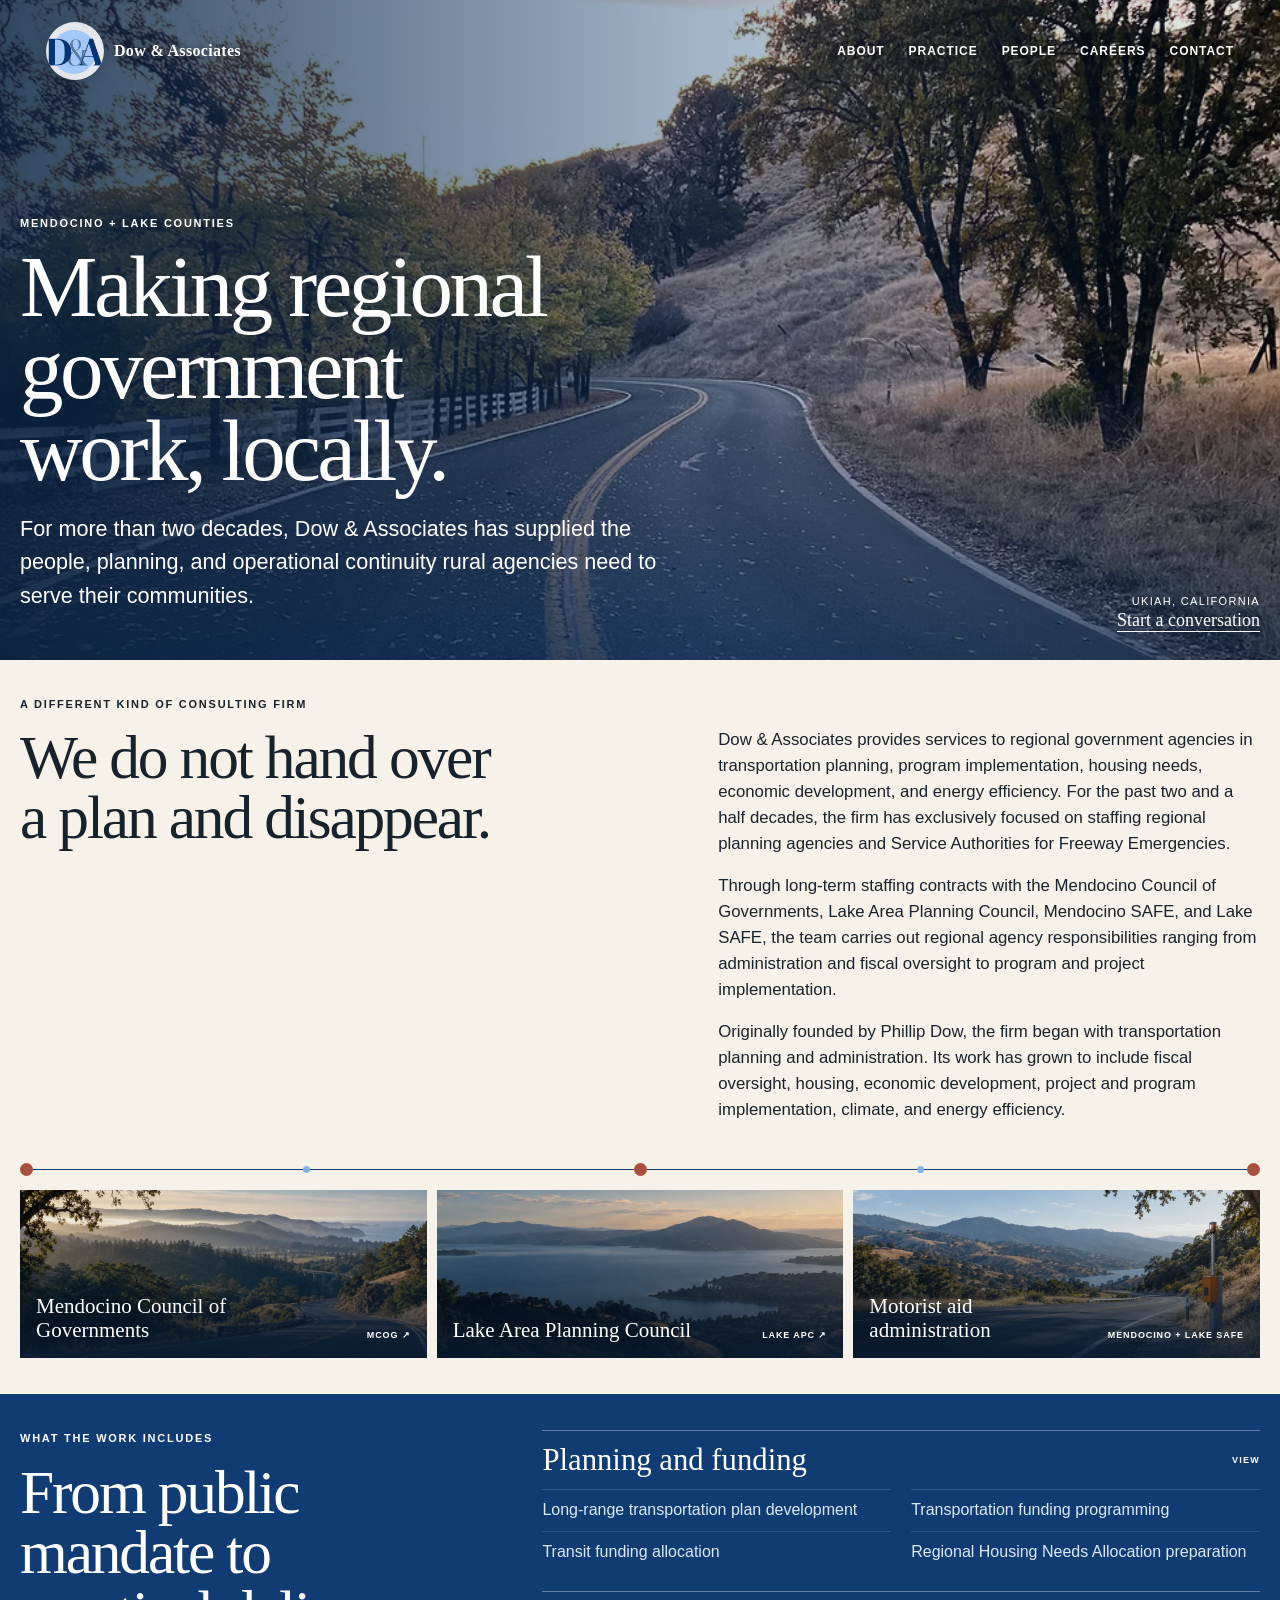
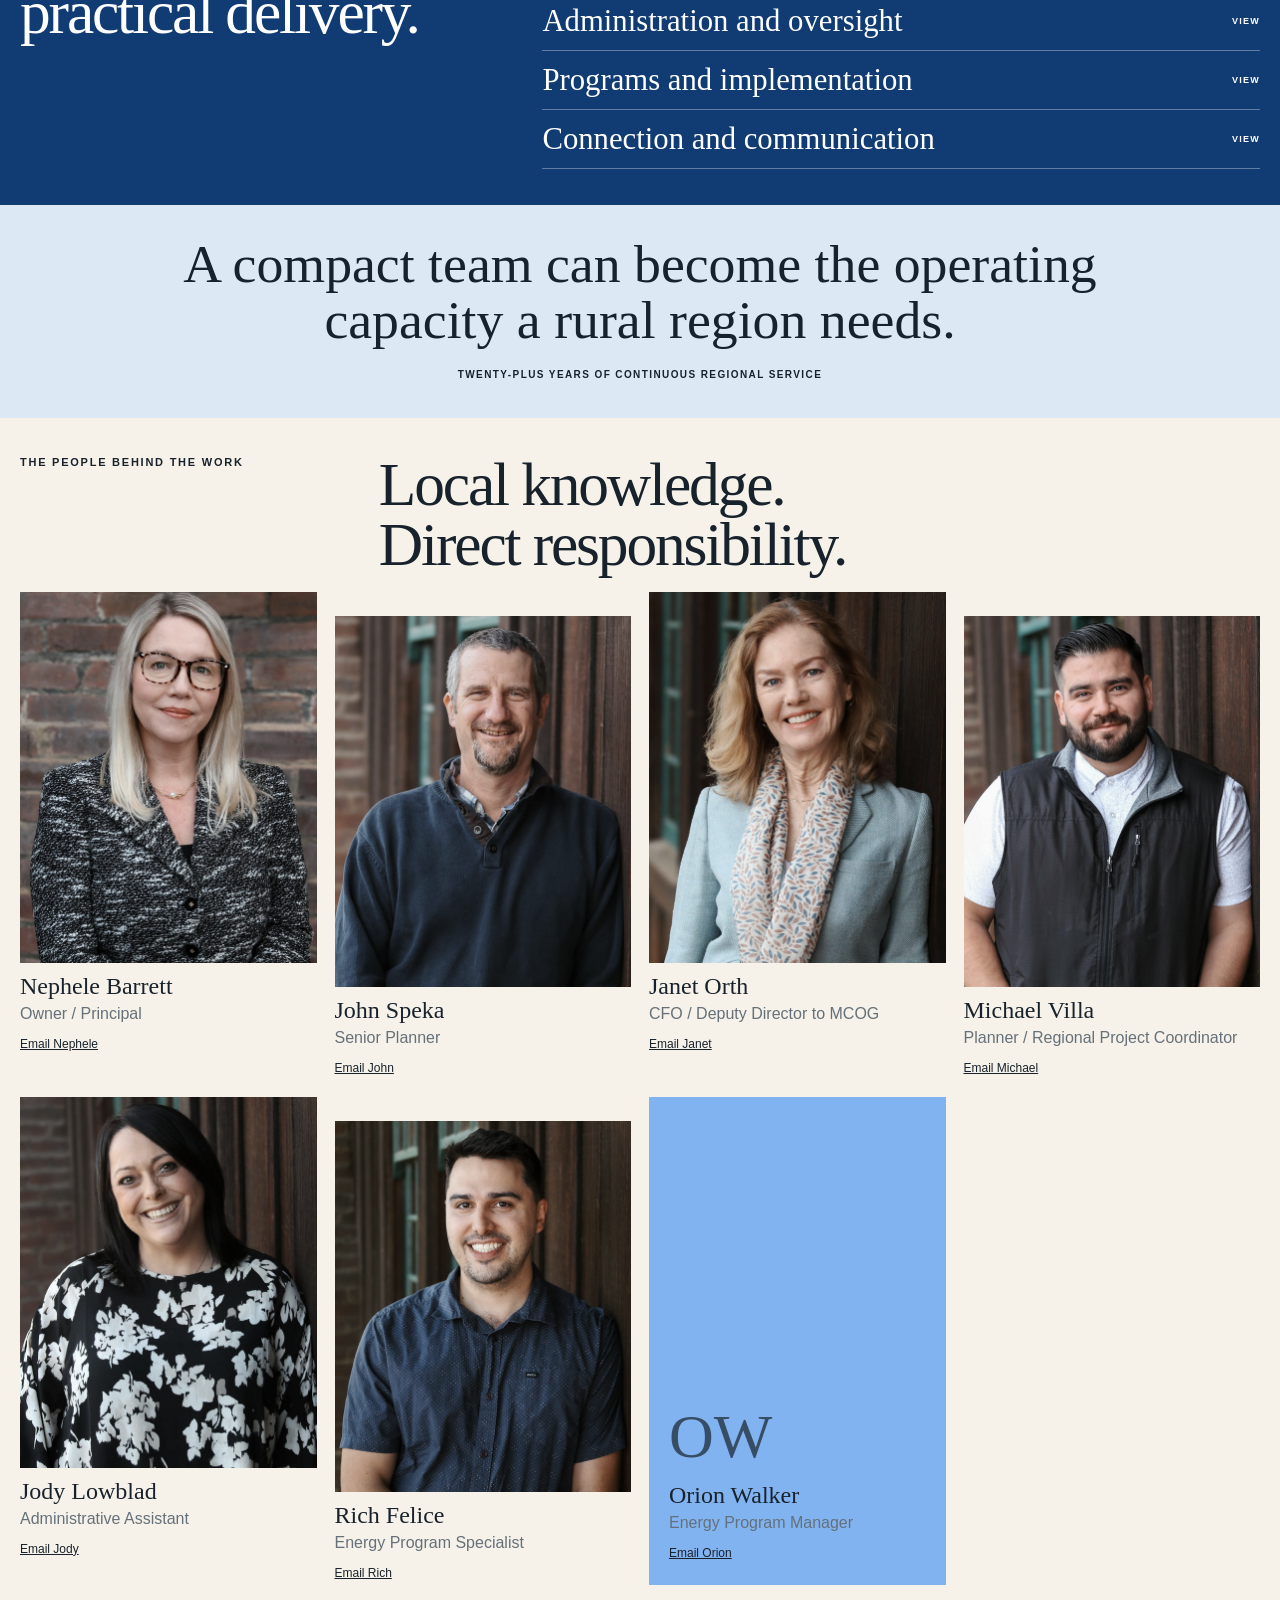
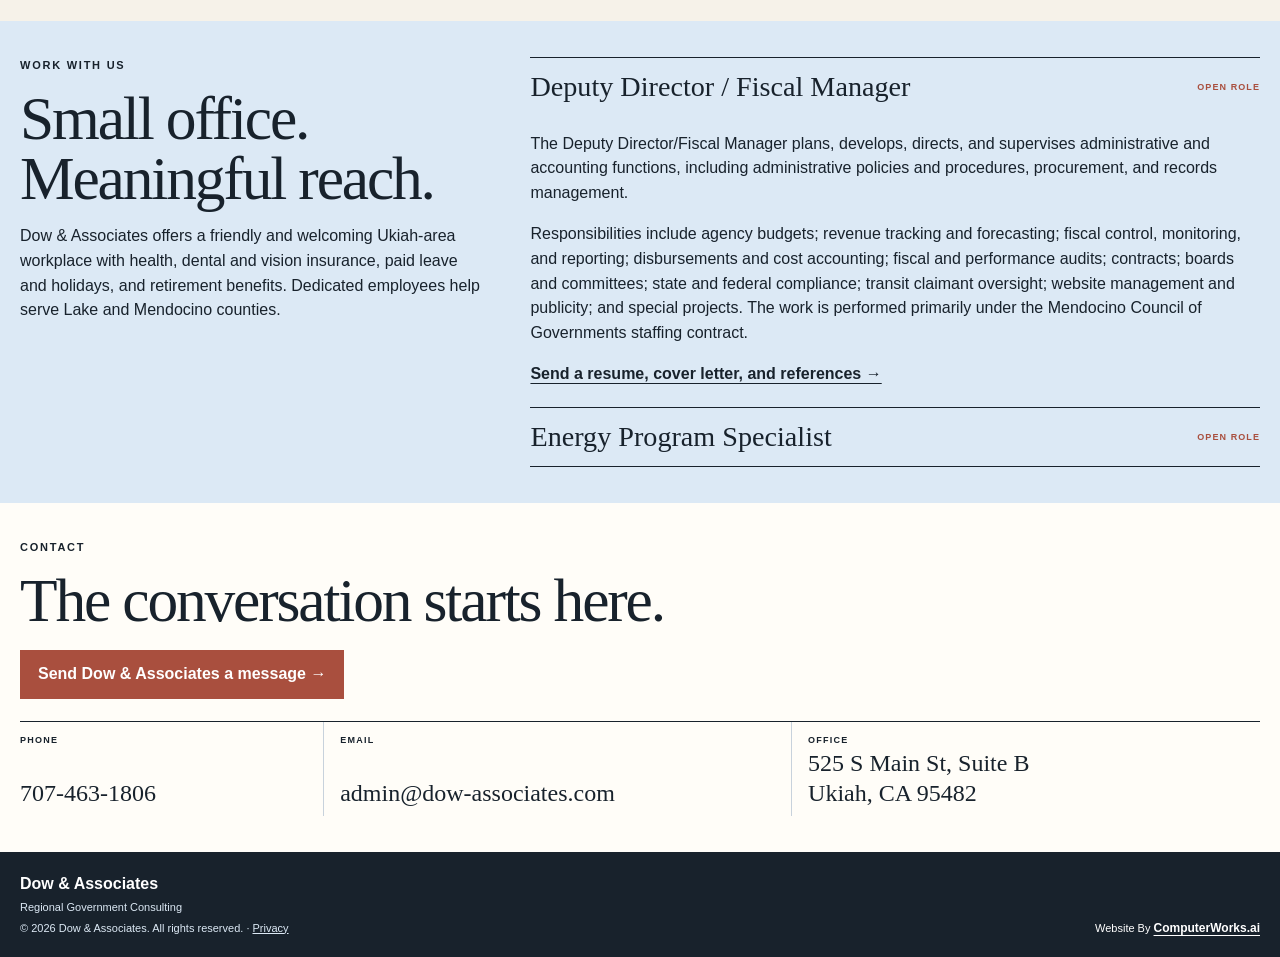
==== commit b6243865: "Add editorial agency navigation tiles" ====
--- a/index.html
+++ b/index.html
@@ -7,7 +7,7 @@
   <meta name="description" content="Dow & Associates provides regional government staffing and operations across Mendocino and Lake counties.">
   <title>Dow & Associates | Regional Government Consulting</title>
   <link rel="icon" href="assets/favicon.svg" type="image/svg+xml">
-  <link rel="stylesheet" href="assets/styles.css?v=20261025-2">
+  <link rel="stylesheet" href="assets/styles.css?v=20261025-3">
 <link rel="stylesheet" href="assets/cwu-colophon.css" data-cwu-colophon="true">
 </head>
 <body>
@@ -15,7 +15,7 @@
   <header class="site-header"><a class="wordmark" href="#top" aria-label="Dow and Associates home"><img class="brand-logo" src="assets/images/logo.png" alt="" width="451" height="452"><span>Dow &amp; Associates</span></a><button class="menu-button" type="button" aria-expanded="false" aria-controls="site-nav">Explore</button><nav id="site-nav" aria-label="Primary navigation"><a href="#about">About</a><a href="#practice">Practice</a><a href="#people">People</a><a href="#careers">Careers</a><a href="contact/">Contact</a></nav></header>
   <main id="main">
     <section class="hero" id="top" aria-labelledby="hero-title"><img src="assets/images/hero.webp" alt="A winding rural road through the oak-covered hills of Northern California" width="978" height="534" fetchpriority="high"><div class="hero-shade" aria-hidden="true"></div><div class="hero-copy"><p class="overline">Mendocino + Lake Counties</p><h1 id="hero-title">Making regional government work, locally.</h1><p>For more than two decades, Dow &amp; Associates has supplied the people, planning, and operational continuity rural agencies need to serve their communities.</p></div><a class="hero-contact" href="#contact"><span>Ukiah, California</span><strong>Start a conversation</strong></a></section>
-    <section class="intro" id="about" aria-labelledby="intro-title"><p class="eyebrow">A different kind of consulting firm</p><div class="intro-body"><h2 id="intro-title">We do not hand over a plan and disappear.</h2><div><p>Dow & Associates provides services to regional government agencies in transportation planning, program implementation, housing needs, economic development, and energy efficiency. For the past two and a half decades, the firm has exclusively focused on staffing regional planning agencies and Service Authorities for Freeway Emergencies.</p><p>Through long-term staffing contracts with the Mendocino Council of Governments, Lake Area Planning Council, Mendocino SAFE, and Lake SAFE, the team carries out regional agency responsibilities ranging from administration and fiscal oversight to program and project implementation.</p><p>Originally founded by Phillip Dow, the firm began with transportation planning and administration. Its work has grown to include fiscal oversight, housing, economic development, project and program implementation, climate, and energy efficiency.</p></div></div><div class="region-line" aria-hidden="true"><span></span><i></i><span></span><i></i><span></span></div><div class="agency-links"><a href="https://www.mendocinocog.org/"><span>Mendocino Council of Governments</span><b>MCOG ↗</b></a><a href="https://www.lakeapc.org/"><span>Lake Area Planning Council</span><b>Lake APC ↗</b></a><div><span>Motorist aid administration</span><b>Mendocino + Lake SAFE</b></div></div></section>
+    <section class="intro" id="about" aria-labelledby="intro-title"><p class="eyebrow">A different kind of consulting firm</p><div class="intro-body"><h2 id="intro-title">We do not hand over a plan and disappear.</h2><div><p>Dow & Associates provides services to regional government agencies in transportation planning, program implementation, housing needs, economic development, and energy efficiency. For the past two and a half decades, the firm has exclusively focused on staffing regional planning agencies and Service Authorities for Freeway Emergencies.</p><p>Through long-term staffing contracts with the Mendocino Council of Governments, Lake Area Planning Council, Mendocino SAFE, and Lake SAFE, the team carries out regional agency responsibilities ranging from administration and fiscal oversight to program and project implementation.</p><p>Originally founded by Phillip Dow, the firm began with transportation planning and administration. Its work has grown to include fiscal oversight, housing, economic development, project and program implementation, climate, and energy efficiency.</p></div></div><div class="region-line" aria-hidden="true"><span></span><i></i><span></span><i></i><span></span></div><div class="agency-links"><a class="agency-card" href="https://www.mendocinocog.org/"><img src="assets/images/mcog-tile.webp" alt="A Northern California roadway crossing Mendocino County hills" width="1200" height="675" decoding="async"><span class="agency-card-copy"><strong>Mendocino Council of Governments</strong><b>MCOG ↗</b></span></a><a class="agency-card" href="https://www.lakeapc.org/"><img src="assets/images/lake-apc-tile.webp" alt="Clear Lake and the surrounding Lake County landscape" width="1200" height="675" decoding="async"><span class="agency-card-copy"><strong>Lake Area Planning Council</strong><b>Lake APC ↗</b></span></a><div class="agency-card agency-card-static"><img src="assets/images/safe-tile.webp" alt="A rural highway emergency call box in Northern California" width="1200" height="675" decoding="async"><span class="agency-card-copy"><strong>Motorist aid administration</strong><b>Mendocino + Lake SAFE</b></span></div></div></section>
     <section class="practice" id="practice" aria-labelledby="practice-title"><div class="practice-heading"><p class="eyebrow">What the work includes</p><h2 id="practice-title">From public mandate to practical delivery.</h2></div><div class="practice-list"><details open><summary>Planning and funding <span>View</span></summary><div><p>Long-range transportation plan development</p><p>Transportation funding programming</p><p>Transit funding allocation</p><p>Regional Housing Needs Allocation preparation</p></div></details><details><summary>Administration and oversight <span>View</span></summary><div><p>Transportation Development Act administration and oversight</p><p>Budget development and management</p><p>Annual work plan preparation and implementation</p><p>Board and committee meeting management and preparation</p></div></details><details><summary>Programs and implementation <span>View</span></summary><div><p>Grant writing and management</p><p>Funding program management</p><p>Program and project implementation</p><p>Northern Rural Energy Network program implementation</p></div></details><details><summary>Connection and communication <span>View</span></summary><div><p>Motorist aid call box administration and maintenance</p><p>Agency website management</p><p>Media communications</p><p>Economic development support</p></div></details></div></section>
     <section class="quote" aria-label="Dow and Associates positioning statement"><p>A compact team can become the operating capacity a rural region needs.</p><span>Twenty-plus years of continuous regional service</span></section>
     <section class="people" id="people" aria-labelledby="people-title"><div class="people-heading"><p class="eyebrow">The people behind the work</p><h2 id="people-title">Local knowledge. Direct responsibility.</h2></div><div class="portrait-row"><article><img src="assets/images/nephele.jpg" alt="Nephele Barrett" width="596" height="756" loading="lazy" decoding="async"><div><h3>Nephele Barrett</h3><p>Owner / Principal</p><a href="mailto:barrettn@dow-associates.com">Email Nephele</a></div></article><article><img src="assets/images/john.jpg" alt="John Speka" width="596" height="756" loading="lazy" decoding="async"><div><h3>John Speka</h3><p>Senior Planner</p><a href="mailto:spekaj@dow-associates.com">Email John</a></div></article><article><img src="assets/images/janet.jpg" alt="Janet Orth" width="596" height="756" loading="lazy" decoding="async"><div><h3>Janet Orth</h3><p>CFO / Deputy Director to MCOG</p><a href="mailto:orthj@dow-associates.com">Email Janet</a></div></article><article><img src="assets/images/michael.jpg" alt="Michael Villa" width="596" height="756" loading="lazy" decoding="async"><div><h3>Michael Villa</h3><p>Planner / Regional Project Coordinator</p><a href="mailto:villam@dow-associates.com">Email Michael</a></div></article><article><img src="assets/images/jody.jpg" alt="Jody Lowblad" width="596" height="756" loading="lazy" decoding="async"><div><h3>Jody Lowblad</h3><p>Administrative Assistant</p><a href="mailto:lowbladj@dow-associates.com">Email Jody</a></div></article><article><img src="assets/images/rich.jpg" alt="Rich Felice" width="596" height="756" loading="lazy" decoding="async"><div><h3>Rich Felice</h3><p>Energy Program Specialist</p><a href="mailto:felicer@dow-associates.com">Email Rich</a></div></article><article class="no-photo"><div><span>OW</span><h3>Orion Walker</h3><p>Energy Program Manager</p><a href="mailto:walkero@dow-associates.com">Email Orion</a></div></article></div></section>
--- a/assets/styles.css
+++ b/assets/styles.css
@@ -50,12 +50,15 @@
 .region-line span { width: 13px; height: 13px; border-radius: 50%; background: var(--clay); }
 .region-line i { position: relative; flex: 1; height: 1px; background: var(--navy); }
 .region-line i::after { content: ""; position: absolute; left: 45%; top: -3px; width: 7px; height: 7px; border-radius: 50%; background: var(--sky); }
-.agency-links { display: grid; grid-template-columns: repeat(3, 1fr); border-block: 1px solid var(--navy); }
-.agency-links > * { display: flex; min-height: 72px; flex-direction: column; justify-content: space-between; padding: 10px 12px; text-decoration: none; border-right: 1px solid var(--line); }
-.agency-links > *:last-child { border-right: 0; }
-.agency-links a:hover, .agency-links a:focus-visible { background: var(--paper); }
-.agency-links span { font: 400 19px/1.2 var(--serif); }
-.agency-links b { font-size: 10px; letter-spacing: .08em; text-transform: uppercase; }
+.agency-links { display: grid; grid-template-columns: repeat(3, 1fr); gap: 10px; }
+.agency-card { position: relative; display: block; min-height: 168px; overflow: hidden; background: var(--navy); color: white; text-decoration: none; }
+.agency-card > img { position: absolute; inset: 0; width: 100%; height: 100%; object-fit: cover; transition: transform .45s ease, filter .45s ease; }
+.agency-card::after { content: ""; position: absolute; inset: 0; background: linear-gradient(0deg, rgba(8,27,48,.9), rgba(8,27,48,.08) 75%); }
+.agency-card-copy { position: absolute; z-index: 1; inset: auto 0 0; display: flex; align-items: end; justify-content: space-between; gap: 16px; padding: 16px; }
+.agency-card-copy strong { max-width: 270px; font: 400 21px/1.12 var(--serif); }
+.agency-card-copy b { flex: 0 0 auto; font-size: 9px; letter-spacing: .1em; text-transform: uppercase; }
+.agency-card:not(.agency-card-static):hover > img, .agency-card:not(.agency-card-static):focus-visible > img { transform: scale(1.035); filter: brightness(1.08); }
+.agency-card:not(.agency-card-static):hover .agency-card-copy strong, .agency-card:not(.agency-card-static):focus-visible .agency-card-copy strong { text-decoration: underline; text-underline-offset: 4px; }
 
 .practice { display: grid; grid-template-columns: .8fr 1.2fr; gap: 44px; padding: 36px max(20px, calc((100vw - var(--max))/2)); background: var(--navy); color: white; }
 .practice-heading { position: sticky; top: 110px; align-self: start; }
@@ -154,8 +157,7 @@
   .portrait-row { grid-template-columns: repeat(2, 1fr); }
   .portrait-row article:nth-child(even) { margin-top: 16px; }
   .agency-links, .contact-links { grid-template-columns: 1fr; }
-  .agency-links > * { min-height: 80px; border-right: 0; border-bottom: 1px solid var(--line); }
-  .agency-links > *:last-child { border-bottom: 0; }
+  .agency-card { min-height: 138px; }
   .contact-links a, .contact-links a:not(:first-child) { min-height: 90px; padding: 14px 0; border-right: 0; border-bottom: 1px solid var(--line); }
 }
 
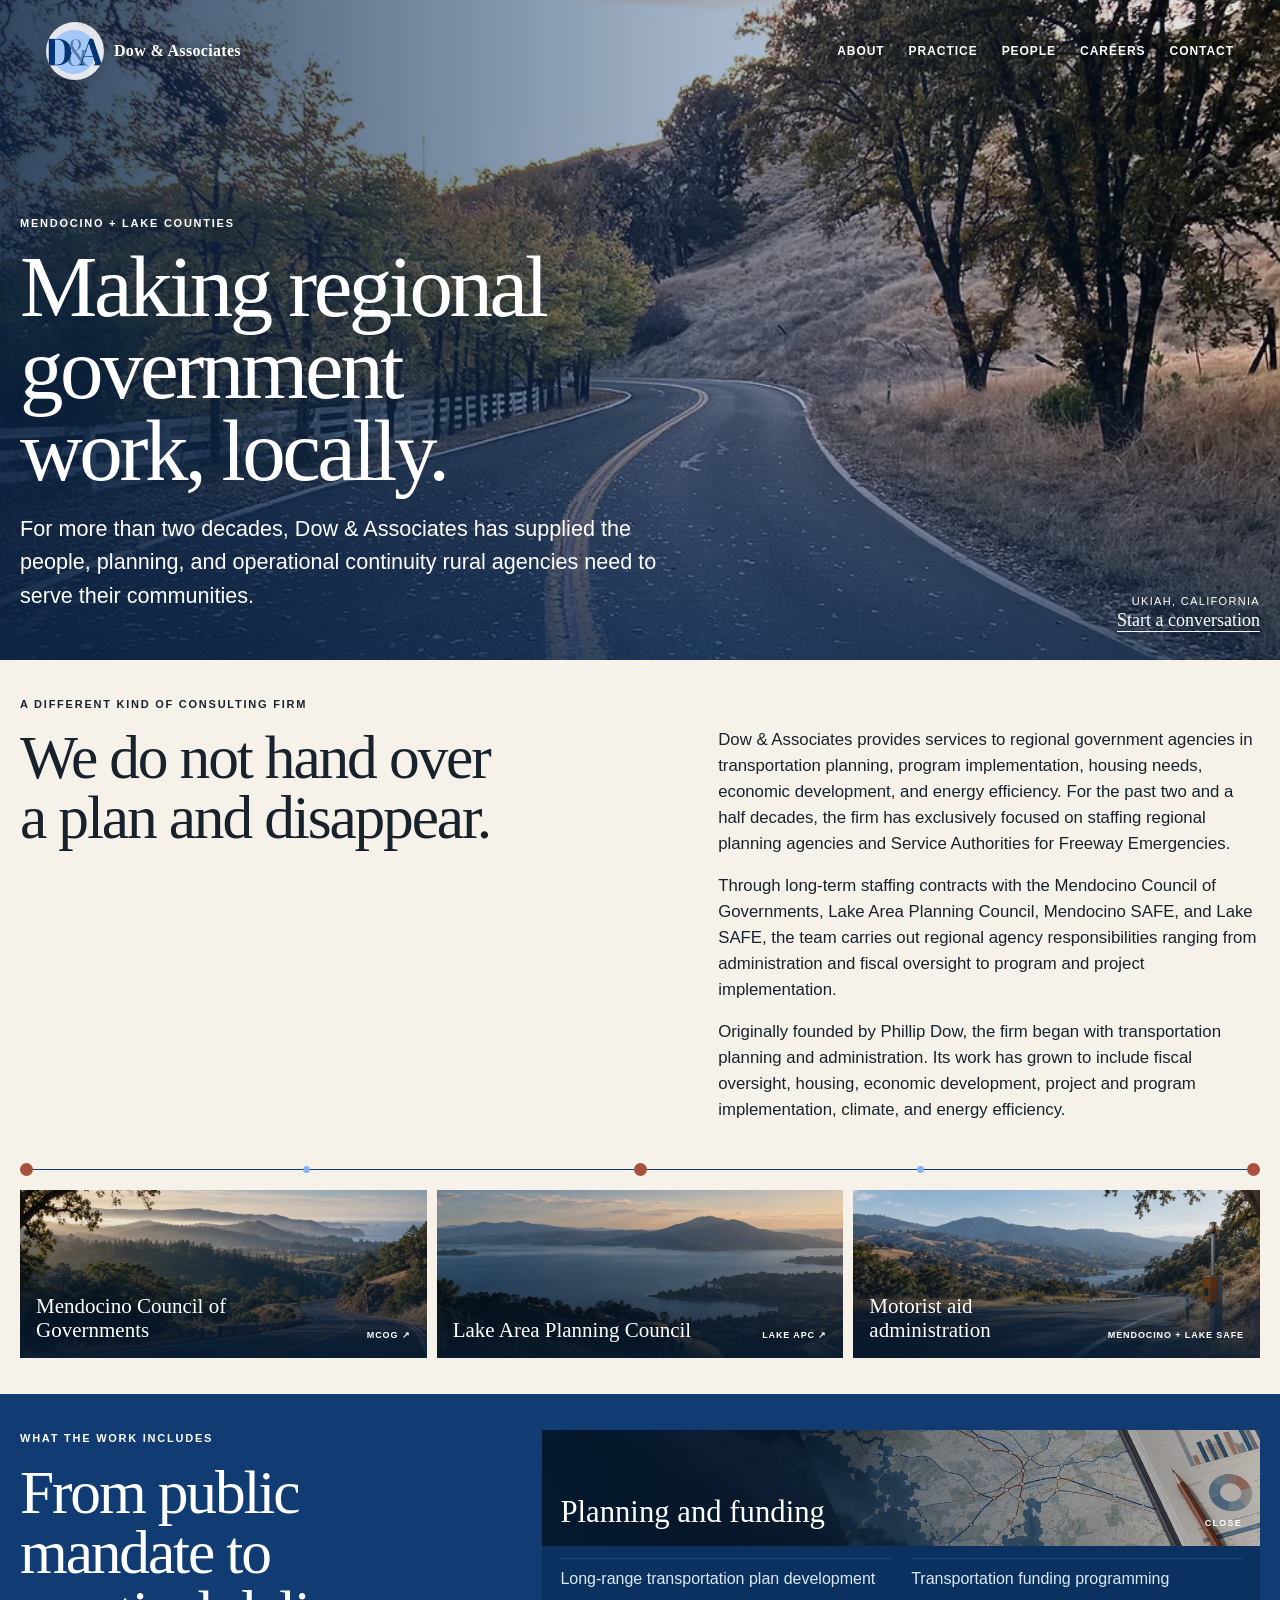
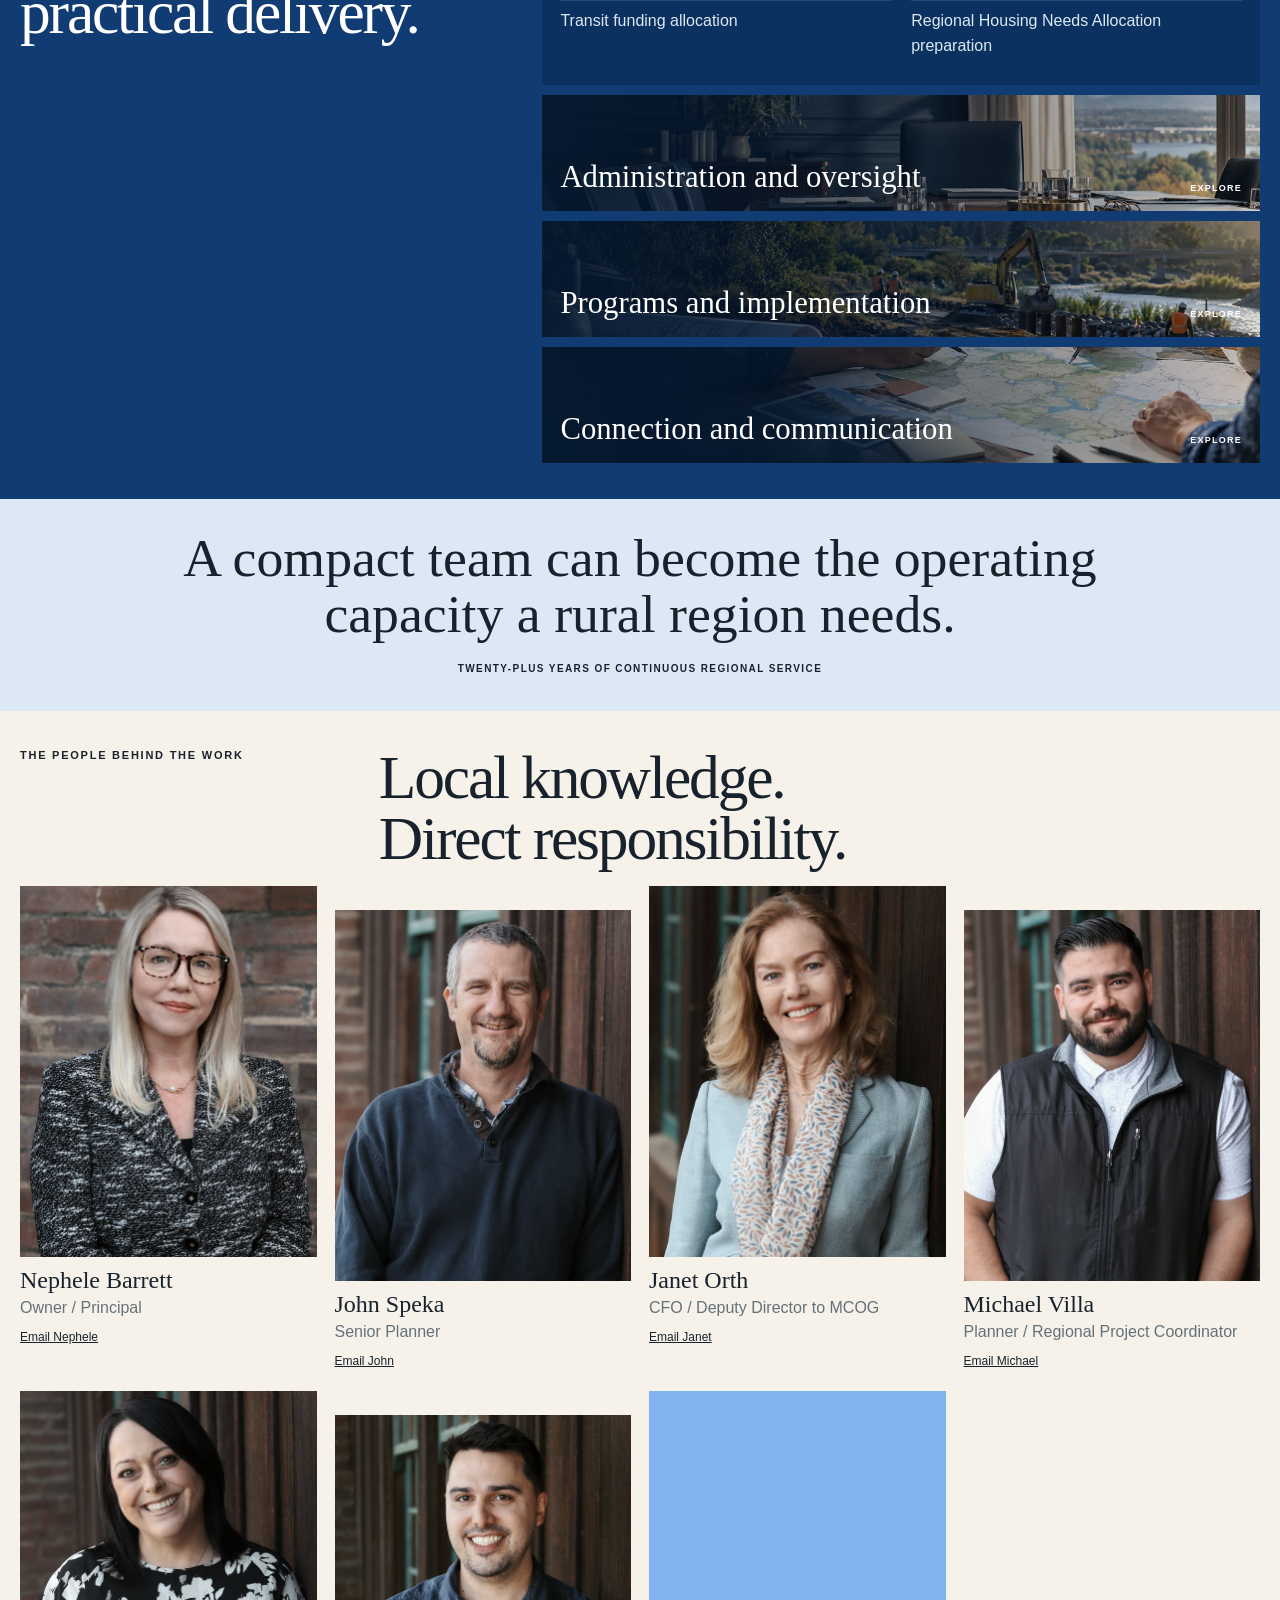
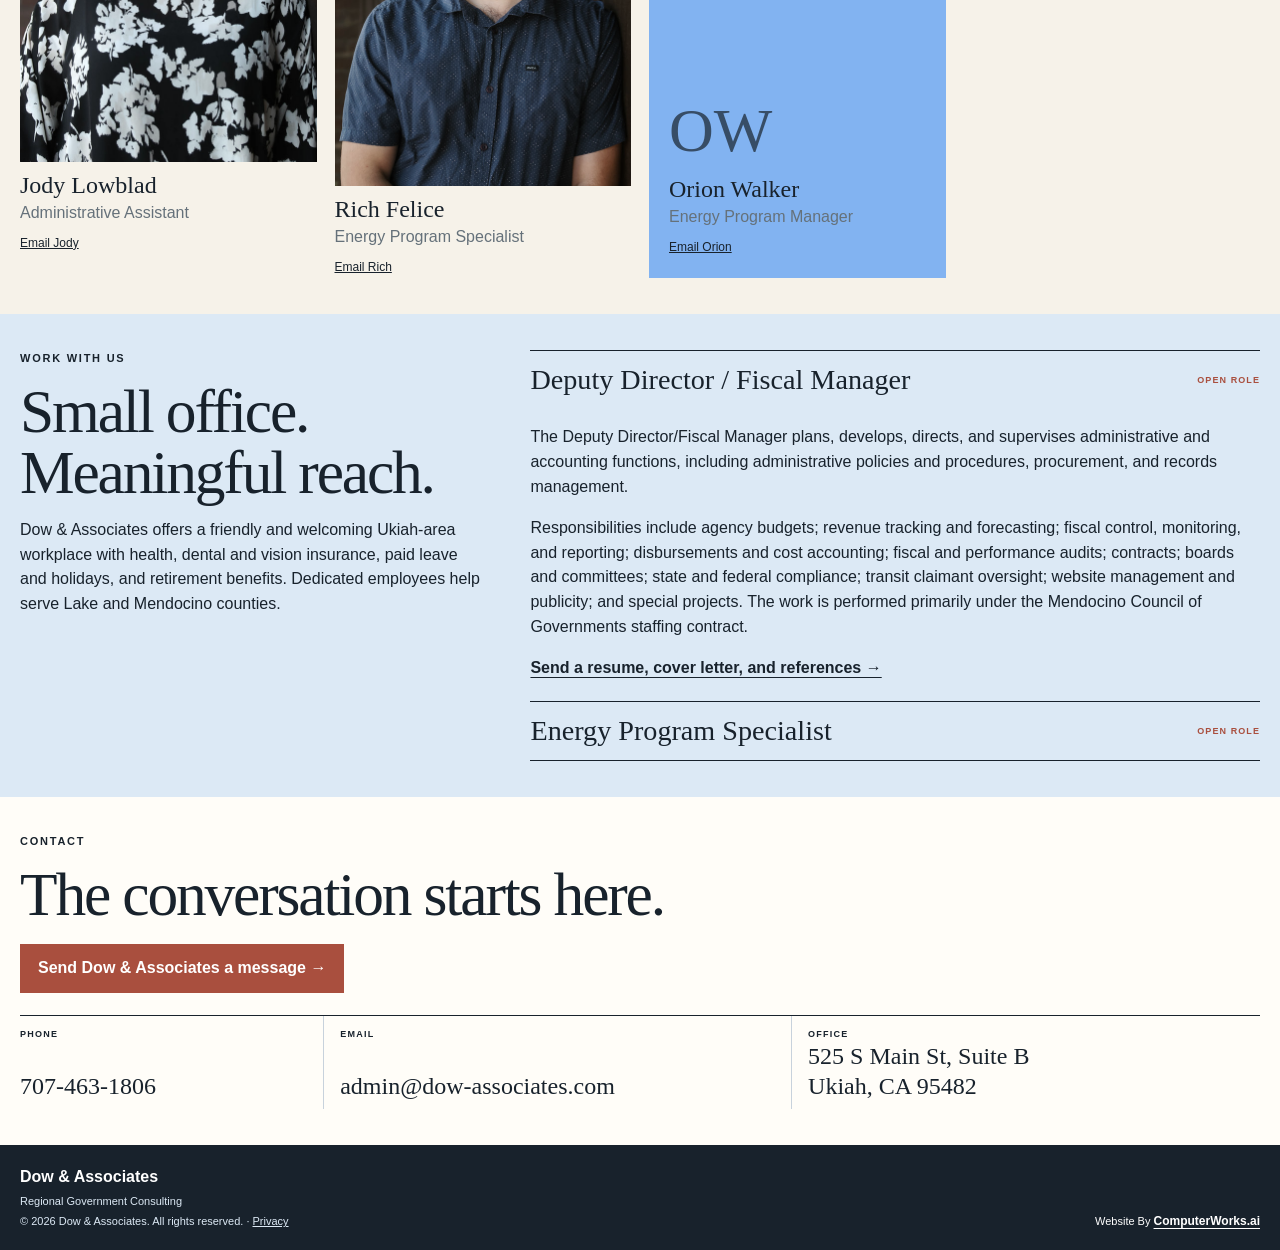
==== commit 1c927265: "Add unique visual practice buttons" ====
--- a/index.html
+++ b/index.html
@@ -7,7 +7,7 @@
   <meta name="description" content="Dow & Associates provides regional government staffing and operations across Mendocino and Lake counties.">
   <title>Dow & Associates | Regional Government Consulting</title>
   <link rel="icon" href="assets/favicon.svg" type="image/svg+xml">
-  <link rel="stylesheet" href="assets/styles.css?v=20261025-3">
+  <link rel="stylesheet" href="assets/styles.css?v=20261025-4">
 <link rel="stylesheet" href="assets/cwu-colophon.css" data-cwu-colophon="true">
 </head>
 <body>
@@ -16,7 +16,7 @@
   <main id="main">
     <section class="hero" id="top" aria-labelledby="hero-title"><img src="assets/images/hero.webp" alt="A winding rural road through the oak-covered hills of Northern California" width="978" height="534" fetchpriority="high"><div class="hero-shade" aria-hidden="true"></div><div class="hero-copy"><p class="overline">Mendocino + Lake Counties</p><h1 id="hero-title">Making regional government work, locally.</h1><p>For more than two decades, Dow &amp; Associates has supplied the people, planning, and operational continuity rural agencies need to serve their communities.</p></div><a class="hero-contact" href="#contact"><span>Ukiah, California</span><strong>Start a conversation</strong></a></section>
     <section class="intro" id="about" aria-labelledby="intro-title"><p class="eyebrow">A different kind of consulting firm</p><div class="intro-body"><h2 id="intro-title">We do not hand over a plan and disappear.</h2><div><p>Dow & Associates provides services to regional government agencies in transportation planning, program implementation, housing needs, economic development, and energy efficiency. For the past two and a half decades, the firm has exclusively focused on staffing regional planning agencies and Service Authorities for Freeway Emergencies.</p><p>Through long-term staffing contracts with the Mendocino Council of Governments, Lake Area Planning Council, Mendocino SAFE, and Lake SAFE, the team carries out regional agency responsibilities ranging from administration and fiscal oversight to program and project implementation.</p><p>Originally founded by Phillip Dow, the firm began with transportation planning and administration. Its work has grown to include fiscal oversight, housing, economic development, project and program implementation, climate, and energy efficiency.</p></div></div><div class="region-line" aria-hidden="true"><span></span><i></i><span></span><i></i><span></span></div><div class="agency-links"><a class="agency-card" href="https://www.mendocinocog.org/"><img src="assets/images/mcog-tile.webp" alt="A Northern California roadway crossing Mendocino County hills" width="1200" height="675" decoding="async"><span class="agency-card-copy"><strong>Mendocino Council of Governments</strong><b>MCOG ↗</b></span></a><a class="agency-card" href="https://www.lakeapc.org/"><img src="assets/images/lake-apc-tile.webp" alt="Clear Lake and the surrounding Lake County landscape" width="1200" height="675" decoding="async"><span class="agency-card-copy"><strong>Lake Area Planning Council</strong><b>Lake APC ↗</b></span></a><div class="agency-card agency-card-static"><img src="assets/images/safe-tile.webp" alt="A rural highway emergency call box in Northern California" width="1200" height="675" decoding="async"><span class="agency-card-copy"><strong>Motorist aid administration</strong><b>Mendocino + Lake SAFE</b></span></div></div></section>
-    <section class="practice" id="practice" aria-labelledby="practice-title"><div class="practice-heading"><p class="eyebrow">What the work includes</p><h2 id="practice-title">From public mandate to practical delivery.</h2></div><div class="practice-list"><details open><summary>Planning and funding <span>View</span></summary><div><p>Long-range transportation plan development</p><p>Transportation funding programming</p><p>Transit funding allocation</p><p>Regional Housing Needs Allocation preparation</p></div></details><details><summary>Administration and oversight <span>View</span></summary><div><p>Transportation Development Act administration and oversight</p><p>Budget development and management</p><p>Annual work plan preparation and implementation</p><p>Board and committee meeting management and preparation</p></div></details><details><summary>Programs and implementation <span>View</span></summary><div><p>Grant writing and management</p><p>Funding program management</p><p>Program and project implementation</p><p>Northern Rural Energy Network program implementation</p></div></details><details><summary>Connection and communication <span>View</span></summary><div><p>Motorist aid call box administration and maintenance</p><p>Agency website management</p><p>Media communications</p><p>Economic development support</p></div></details></div></section>
+    <section class="practice" id="practice" aria-labelledby="practice-title"><div class="practice-heading"><p class="eyebrow">What the work includes</p><h2 id="practice-title">From public mandate to practical delivery.</h2></div><div class="practice-list"><details open><summary><img src="assets/images/planning-button.webp" alt="" width="1200" height="500" decoding="async"><strong>Planning and funding</strong><span>Explore</span></summary><div><p>Long-range transportation plan development</p><p>Transportation funding programming</p><p>Transit funding allocation</p><p>Regional Housing Needs Allocation preparation</p></div></details><details><summary><img src="assets/images/oversight-button.webp" alt="" width="1200" height="500" decoding="async"><strong>Administration and oversight</strong><span>Explore</span></summary><div><p>Transportation Development Act administration and oversight</p><p>Budget development and management</p><p>Annual work plan preparation and implementation</p><p>Board and committee meeting management and preparation</p></div></details><details><summary><img src="assets/images/implementation-button.webp" alt="" width="1200" height="500" decoding="async"><strong>Programs and implementation</strong><span>Explore</span></summary><div><p>Grant writing and management</p><p>Funding program management</p><p>Program and project implementation</p><p>Northern Rural Energy Network program implementation</p></div></details><details><summary><img src="assets/images/communication-button.webp" alt="" width="1200" height="500" decoding="async"><strong>Connection and communication</strong><span>Explore</span></summary><div><p>Motorist aid call box administration and maintenance</p><p>Agency website management</p><p>Media communications</p><p>Economic development support</p></div></details></div></section>
     <section class="quote" aria-label="Dow and Associates positioning statement"><p>A compact team can become the operating capacity a rural region needs.</p><span>Twenty-plus years of continuous regional service</span></section>
     <section class="people" id="people" aria-labelledby="people-title"><div class="people-heading"><p class="eyebrow">The people behind the work</p><h2 id="people-title">Local knowledge. Direct responsibility.</h2></div><div class="portrait-row"><article><img src="assets/images/nephele.jpg" alt="Nephele Barrett" width="596" height="756" loading="lazy" decoding="async"><div><h3>Nephele Barrett</h3><p>Owner / Principal</p><a href="mailto:barrettn@dow-associates.com">Email Nephele</a></div></article><article><img src="assets/images/john.jpg" alt="John Speka" width="596" height="756" loading="lazy" decoding="async"><div><h3>John Speka</h3><p>Senior Planner</p><a href="mailto:spekaj@dow-associates.com">Email John</a></div></article><article><img src="assets/images/janet.jpg" alt="Janet Orth" width="596" height="756" loading="lazy" decoding="async"><div><h3>Janet Orth</h3><p>CFO / Deputy Director to MCOG</p><a href="mailto:orthj@dow-associates.com">Email Janet</a></div></article><article><img src="assets/images/michael.jpg" alt="Michael Villa" width="596" height="756" loading="lazy" decoding="async"><div><h3>Michael Villa</h3><p>Planner / Regional Project Coordinator</p><a href="mailto:villam@dow-associates.com">Email Michael</a></div></article><article><img src="assets/images/jody.jpg" alt="Jody Lowblad" width="596" height="756" loading="lazy" decoding="async"><div><h3>Jody Lowblad</h3><p>Administrative Assistant</p><a href="mailto:lowbladj@dow-associates.com">Email Jody</a></div></article><article><img src="assets/images/rich.jpg" alt="Rich Felice" width="596" height="756" loading="lazy" decoding="async"><div><h3>Rich Felice</h3><p>Energy Program Specialist</p><a href="mailto:felicer@dow-associates.com">Email Rich</a></div></article><article class="no-photo"><div><span>OW</span><h3>Orion Walker</h3><p>Energy Program Manager</p><a href="mailto:walkero@dow-associates.com">Email Orion</a></div></article></div></section>
     <section class="careers" id="careers" aria-labelledby="careers-title"><div><p class="eyebrow">Work with us</p><h2 id="careers-title">Small office.<br>Meaningful reach.</h2><p>Dow & Associates offers a friendly and welcoming Ukiah-area workplace with health, dental and vision insurance, paid leave and holidays, and retirement benefits. Dedicated employees help serve Lake and Mendocino counties.</p></div><div class="openings"><details open><summary><span>Deputy Director / Fiscal Manager</span><b>Open role</b></summary><div><p>The Deputy Director/Fiscal Manager plans, develops, directs, and supervises administrative and accounting functions, including administrative policies and procedures, procurement, and records management.</p><p>Responsibilities include agency budgets; revenue tracking and forecasting; fiscal control, monitoring, and reporting; disbursements and cost accounting; fiscal and performance audits; contracts; boards and committees; state and federal compliance; transit claimant oversight; website management and publicity; and special projects. The work is performed primarily under the Mendocino Council of Governments staffing contract.</p><a href="mailto:admin@dow-associates.com?subject=Deputy%20Director%20%2F%20Fiscal%20Manager">Send a resume, cover letter, and references →</a></div></details><details><summary><span>Energy Program Specialist</span><b>Open role</b></summary><div><p>The Energy Program Specialist implements energy efficiency and sustainability initiatives, including public and residential equity programs, rebate and resource programs, energy assessments, workforce training, and codes and standards support.</p><p>This is a full-time Ukiah position with a hybrid-work option, local travel, and occasional weekend and evening outreach. Qualifications include education or experience equivalent to a college degree or two years in a closely related field, plus knowledge of energy technologies, energy management, usage, efficiency and conservation, and local and state energy policy and goals.</p><a href="https://www.indeed.com/job/energy-program-specialist-bd1ef2acbaef7be6">View the Indeed listing →</a><br><a href="mailto:admin@dow-associates.com?subject=Energy%20Program%20Specialist">Apply by email →</a></div></details></div></section>
--- a/assets/styles.css
+++ b/assets/styles.css
@@ -62,12 +62,19 @@
 
 .practice { display: grid; grid-template-columns: .8fr 1.2fr; gap: 44px; padding: 36px max(20px, calc((100vw - var(--max))/2)); background: var(--navy); color: white; }
 .practice-heading { position: sticky; top: 110px; align-self: start; }
-.practice-list { border-top: 1px solid #ffffff55; }
-.practice-list details { border-bottom: 1px solid #ffffff55; }
-.practice-list summary { display: flex; align-items: center; justify-content: space-between; min-height: 58px; cursor: pointer; list-style: none; font: 400 clamp(1.4rem, 2.4vw, 2.1rem) var(--serif); }
+.practice-list { display: grid; gap: 10px; }
+.practice-list details { background: #0a315f; }
+.practice-list summary { position: relative; display: flex; align-items: end; justify-content: space-between; min-height: 116px; padding: 18px; overflow: hidden; cursor: pointer; list-style: none; }
 .practice-list summary::-webkit-details-marker, .openings summary::-webkit-details-marker { display: none; }
+.practice-list summary::after { content: ""; position: absolute; inset: 0; background: linear-gradient(90deg, rgba(5,25,48,.94), rgba(5,25,48,.45) 62%, rgba(5,25,48,.12)); }
+.practice-list summary img { position: absolute; inset: 0; width: 100%; height: 100%; object-fit: cover; transition: transform .45s ease, filter .45s ease; }
+.practice-list summary strong, .practice-list summary span { position: relative; z-index: 1; }
+.practice-list summary strong { max-width: 82%; font: 400 clamp(1.45rem, 2.4vw, 2.1rem)/1.05 var(--serif); }
 .practice-list summary span { font: 700 9px var(--sans); letter-spacing: .14em; text-transform: uppercase; }
-.practice-list details div { display: grid; grid-template-columns: 1fr 1fr; gap: 0 20px; padding-bottom: 18px; color: var(--mist); }
+.practice-list summary:hover img, .practice-list summary:focus-visible img { transform: scale(1.025); filter: brightness(1.08); }
+.practice-list details[open] summary span { font-size: 0; }
+.practice-list details[open] summary span::after { content: "Close"; font: 700 9px var(--sans); letter-spacing: .14em; text-transform: uppercase; }
+.practice-list details div { display: grid; grid-template-columns: 1fr 1fr; gap: 0 20px; padding: 12px 18px 18px; color: var(--mist); }
 .practice-list details p { margin: 0; padding: 8px 0; border-top: 1px solid #ffffff20; }
 .quote { padding: 32px max(20px, calc((100vw - 940px)/2)); text-align: center; background: var(--mist); color: var(--ink); }
 .quote p { margin: 0 auto 12px; font: 400 clamp(2.1rem, 4.2vw, 4rem)/1.04 var(--serif); }
@@ -169,6 +176,8 @@
   .hero h1 { font-size: clamp(3.35rem, 16vw, 4.8rem); }
   .intro, .people, .contact { padding-block: 26px; }
   .practice, .careers { padding-block: 28px; }
+  .practice-list summary { min-height: 104px; padding: 14px; }
+  .practice-list details div { padding: 8px 14px 14px; }
   .practice-list details div { grid-template-columns: 1fr; }
   .portrait-row { grid-template-columns: 1fr; }
   .portrait-row article:nth-child(even) { margin-top: 0; }
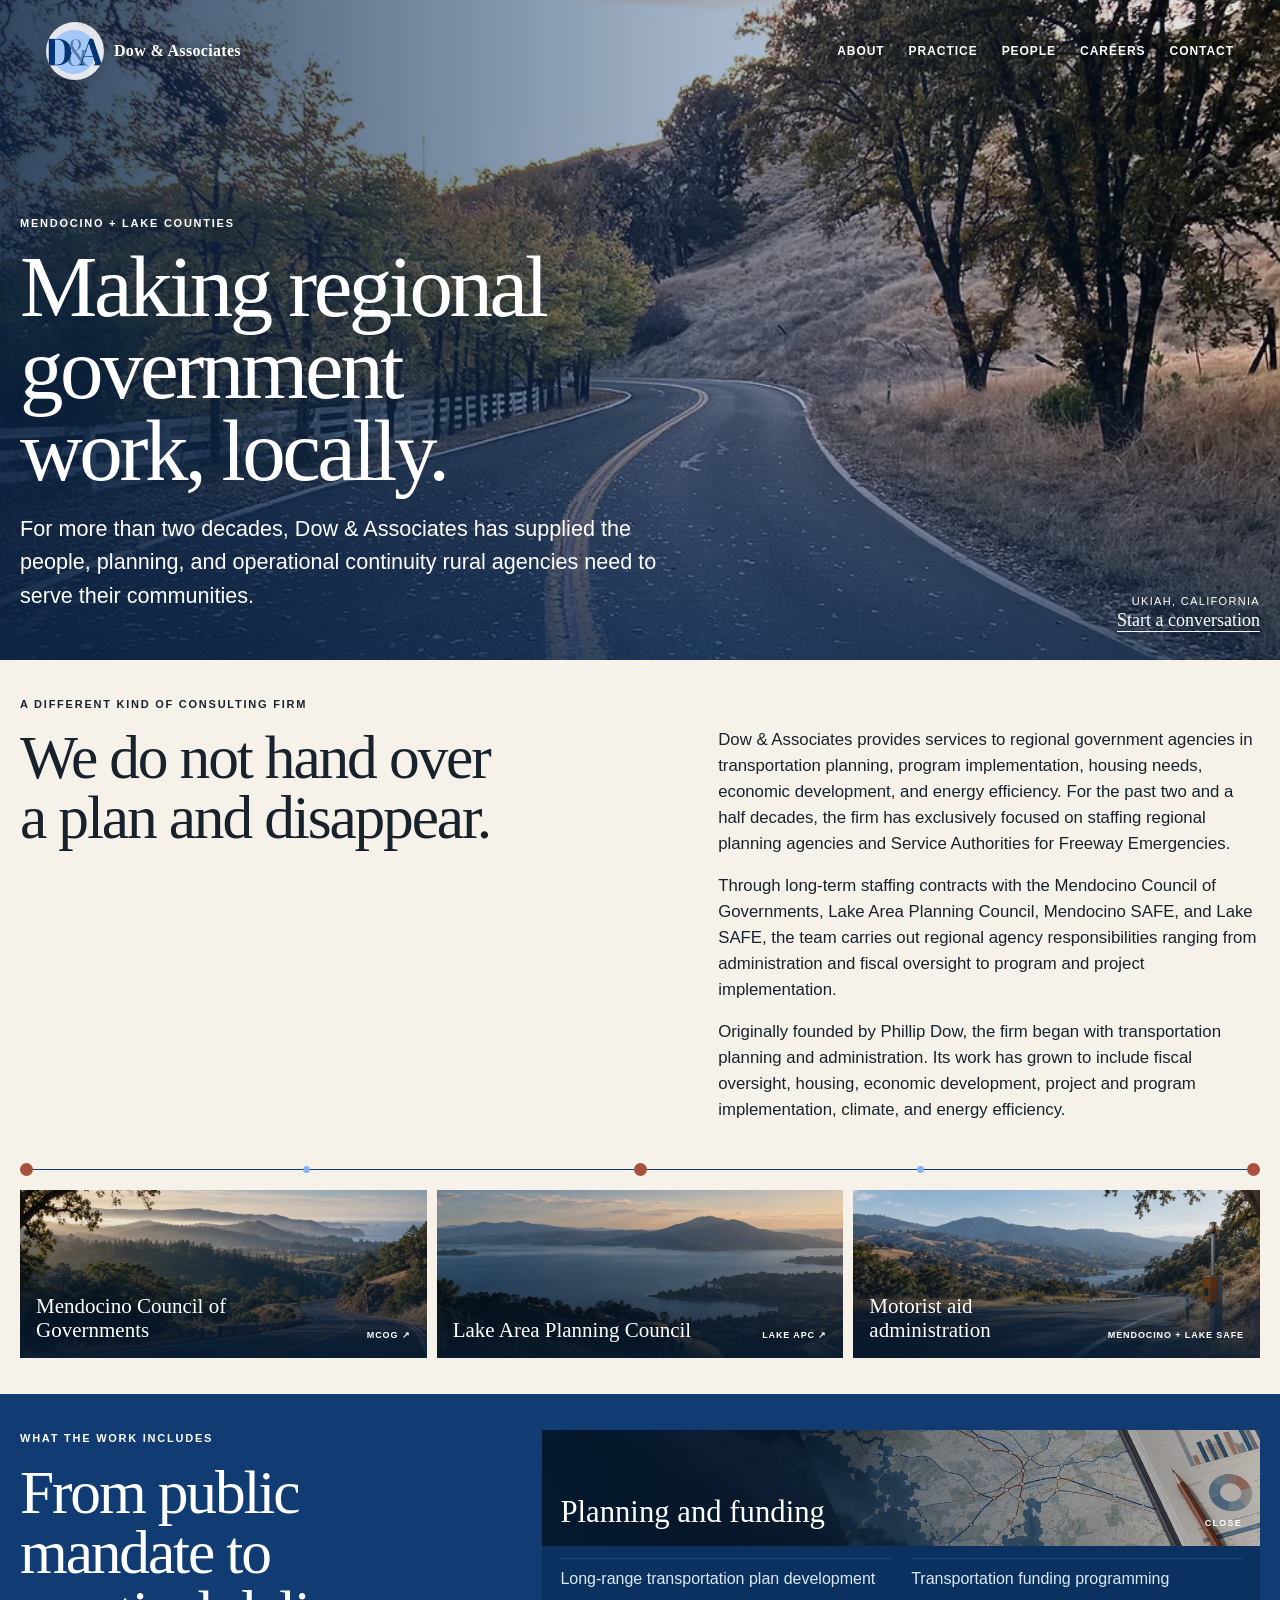
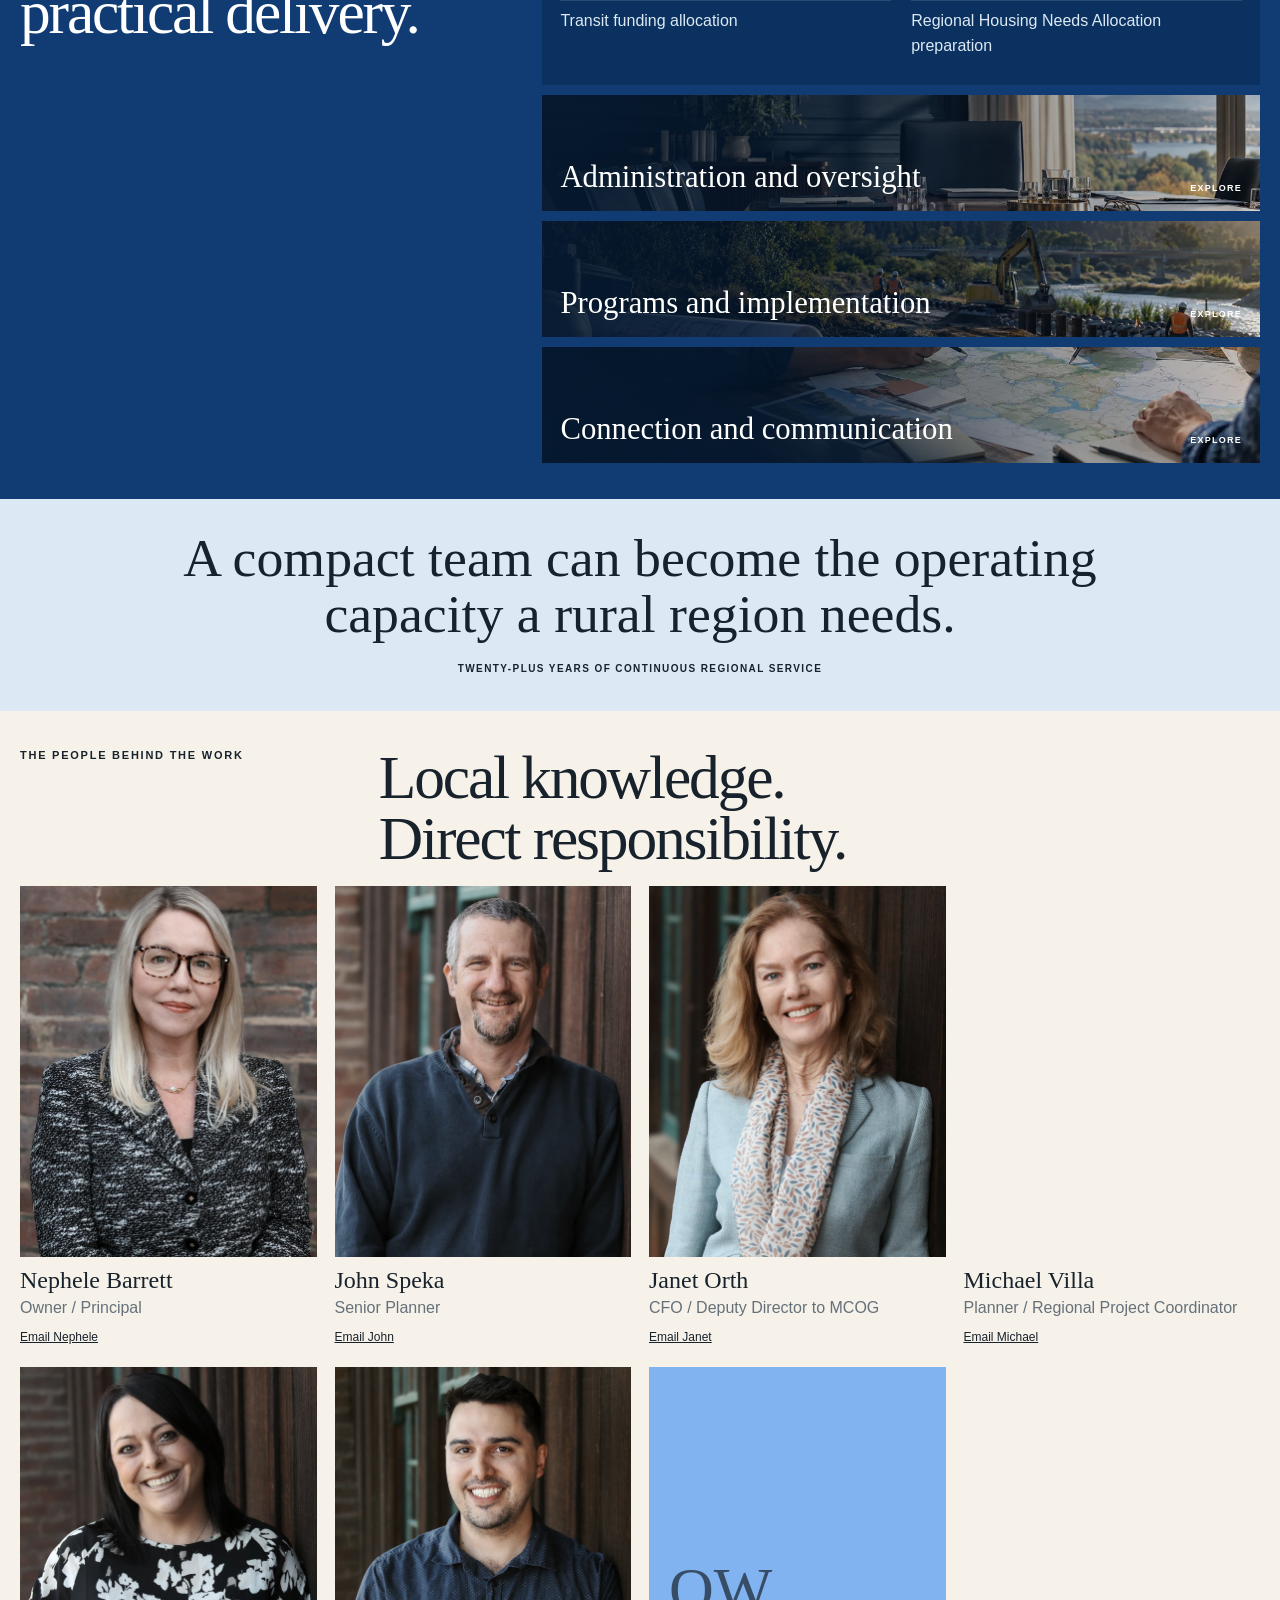
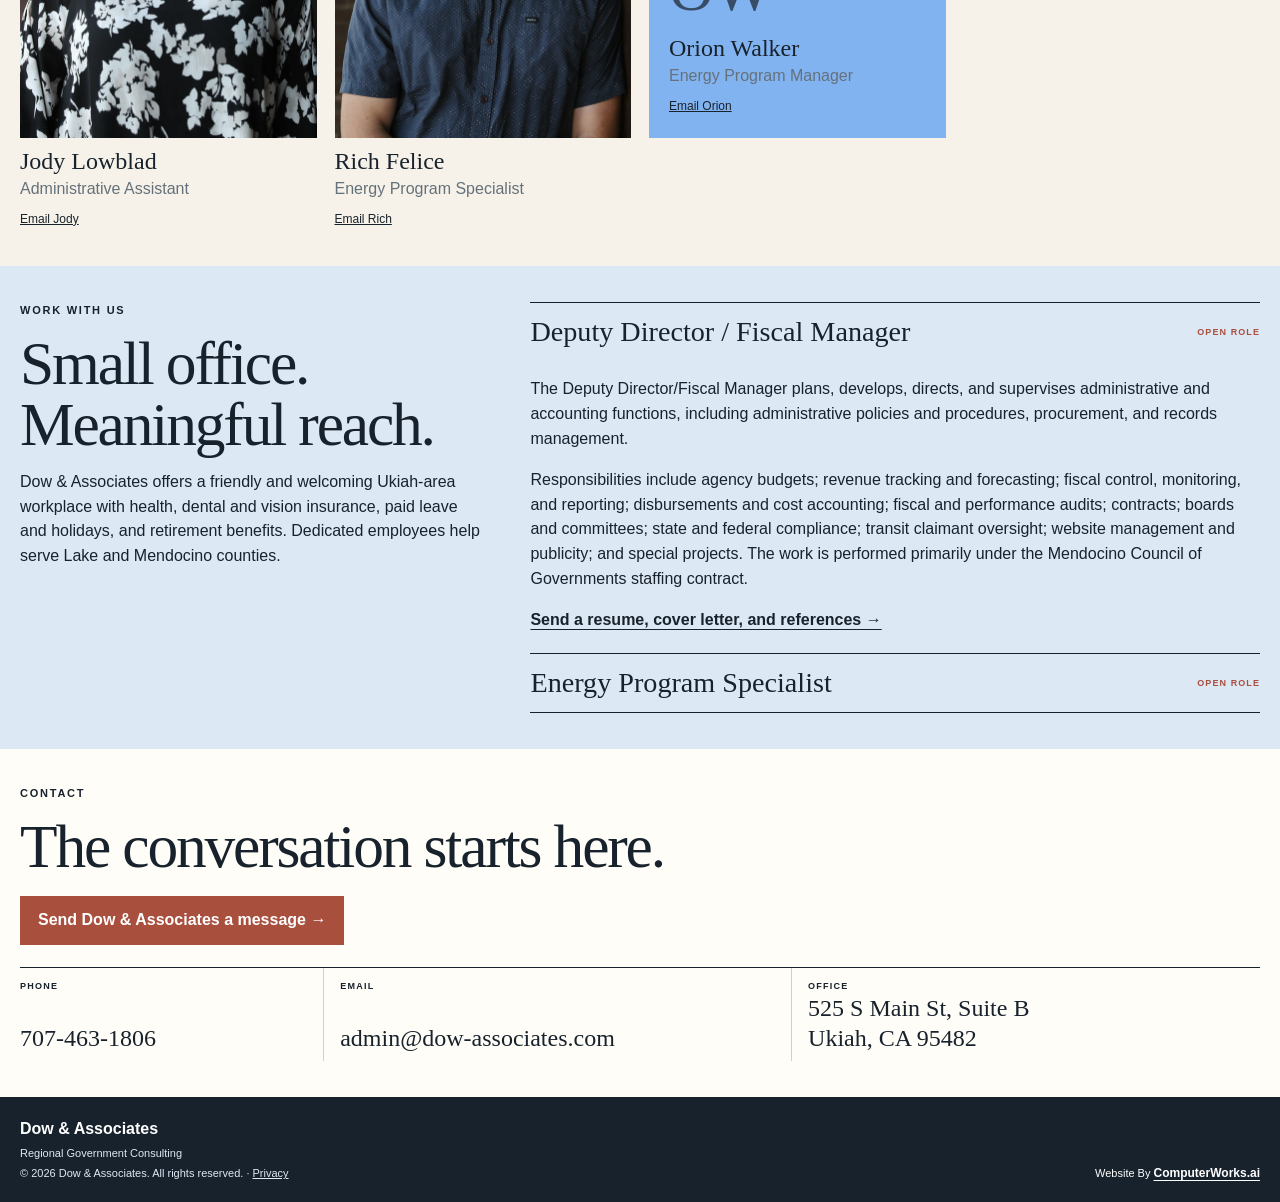
==== commit 0e3e84f8: "Align staff portrait grid" ====
--- a/index.html
+++ b/index.html
@@ -7,7 +7,7 @@
   <meta name="description" content="Dow & Associates provides regional government staffing and operations across Mendocino and Lake counties.">
   <title>Dow & Associates | Regional Government Consulting</title>
   <link rel="icon" href="assets/favicon.svg" type="image/svg+xml">
-  <link rel="stylesheet" href="assets/styles.css?v=20261025-4">
+  <link rel="stylesheet" href="assets/styles.css?v=20261025-5">
 <link rel="stylesheet" href="assets/cwu-colophon.css" data-cwu-colophon="true">
 </head>
 <body>
--- a/assets/styles.css
+++ b/assets/styles.css
@@ -82,13 +82,12 @@
 
 .people-heading { display: grid; grid-template-columns: .38fr 1fr; gap: 24px; margin-bottom: 18px; }
 .portrait-row { display: grid; grid-template-columns: repeat(4, 1fr); gap: 18px; }
-.portrait-row article { position: relative; min-width: 0; }
+.portrait-row article { position: relative; min-width: 0; align-self: start; }
 .portrait-row img { display: block; width: 100%; height: auto; aspect-ratio: 4/5; object-fit: cover; filter: saturate(.72) contrast(1.03); }
-.portrait-row article:nth-child(even) { margin-top: 24px; }
 .portrait-row h3 { margin: 10px 0 2px; font: 400 24px var(--serif); }
 .portrait-row p { margin: 0 0 4px; color: var(--stone); }
 .portrait-row a { font-size: 12px; }
-.no-photo { display: grid; min-height: 330px; padding: 20px; background: var(--sky); align-items: end; }
+.no-photo { display: grid; min-height: 0; aspect-ratio: 4/5; padding: 20px; background: var(--sky); align-items: end; }
 .no-photo span { display: block; font: 400 62px var(--serif); opacity: .7; }
 
 .careers { display: grid; grid-template-columns: .78fr 1.22fr; gap: 44px; padding: 36px max(20px, calc((100vw - var(--max))/2)); background: var(--mist); }
@@ -162,7 +161,6 @@
   .practice-heading { position: static; }
   .people-heading { grid-template-columns: 1fr; gap: 6px; }
   .portrait-row { grid-template-columns: repeat(2, 1fr); }
-  .portrait-row article:nth-child(even) { margin-top: 16px; }
   .agency-links, .contact-links { grid-template-columns: 1fr; }
   .agency-card { min-height: 138px; }
   .contact-links a, .contact-links a:not(:first-child) { min-height: 90px; padding: 14px 0; border-right: 0; border-bottom: 1px solid var(--line); }
@@ -180,9 +178,8 @@
   .practice-list details div { padding: 8px 14px 14px; }
   .practice-list details div { grid-template-columns: 1fr; }
   .portrait-row { grid-template-columns: 1fr; }
-  .portrait-row article:nth-child(even) { margin-top: 0; }
   .portrait-row img { aspect-ratio: 5/4; object-position: center 24%; }
-  .no-photo { min-height: 180px; }
+  .no-photo { aspect-ratio: 5/4; }
   .contact h2 { font-size: 3rem; }
   footer { align-items: flex-start; flex-direction: column; }
   .contact-form { grid-template-columns: 1fr; }
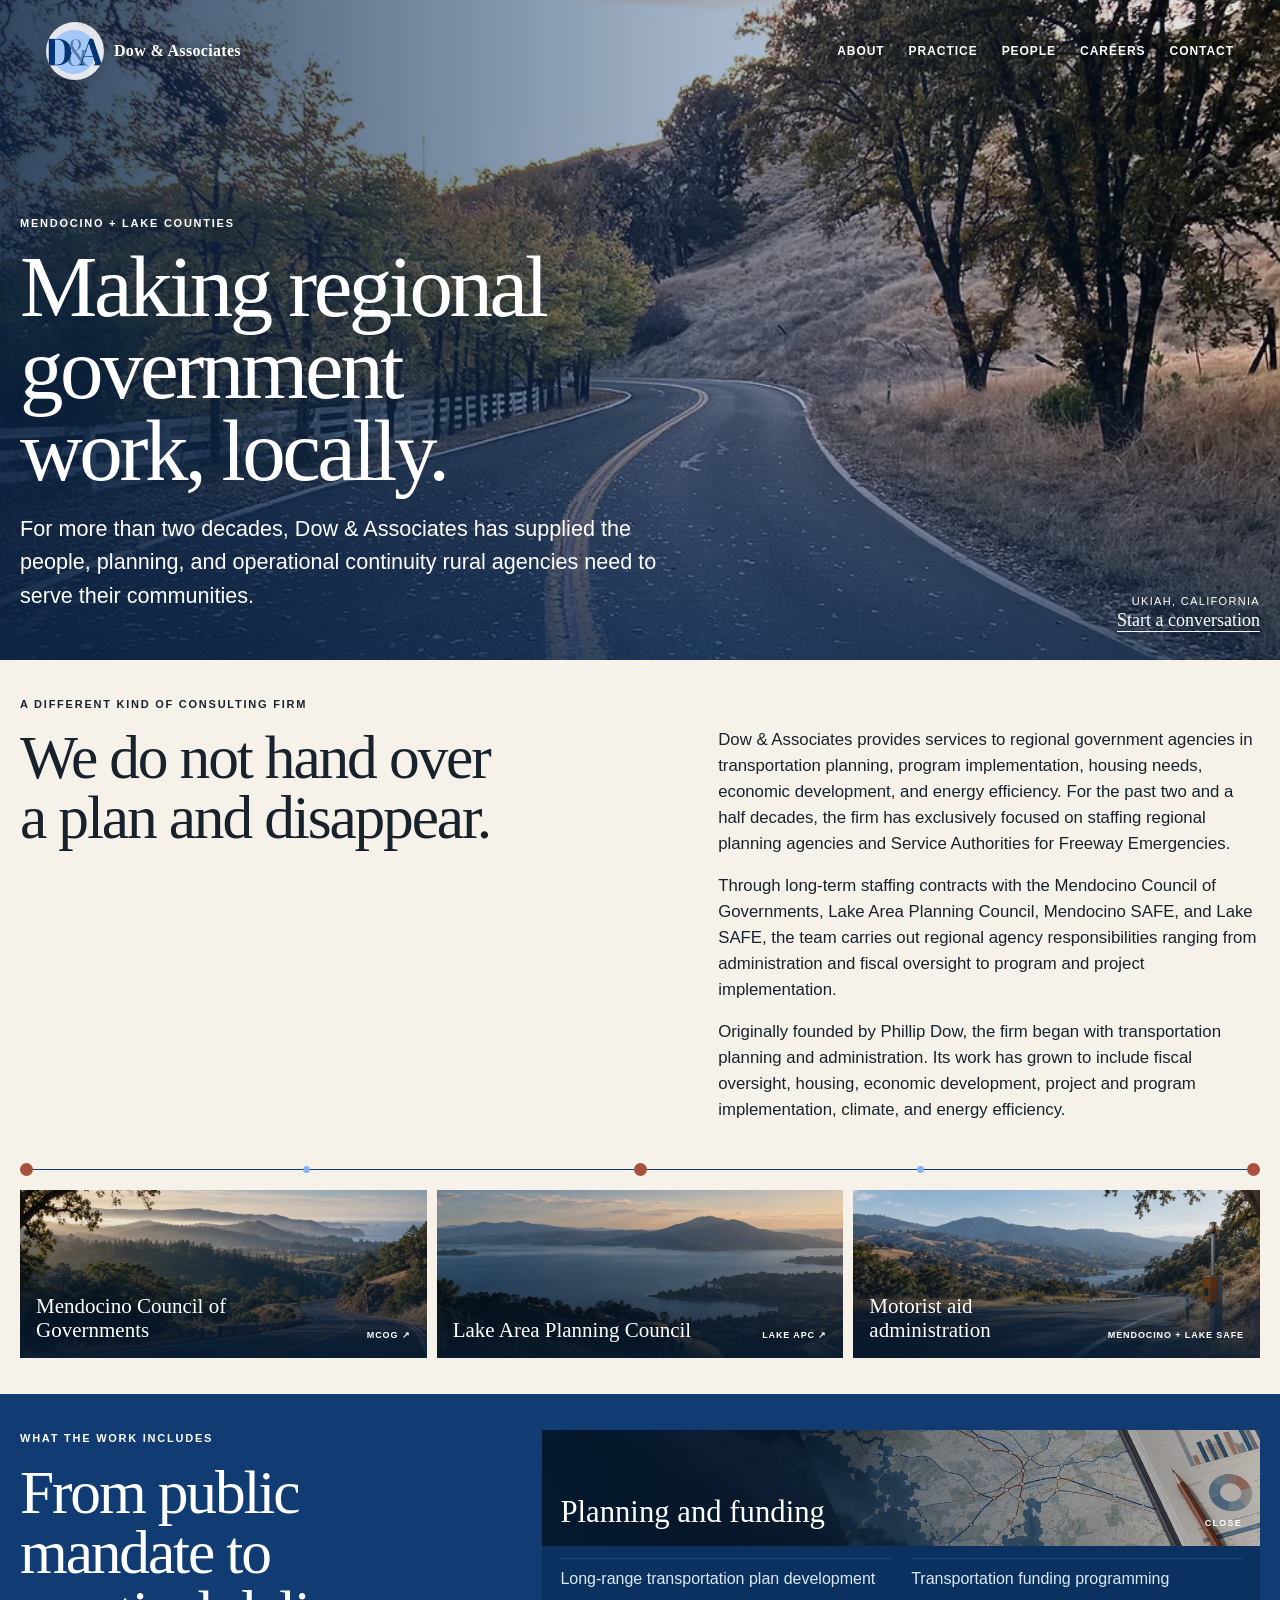
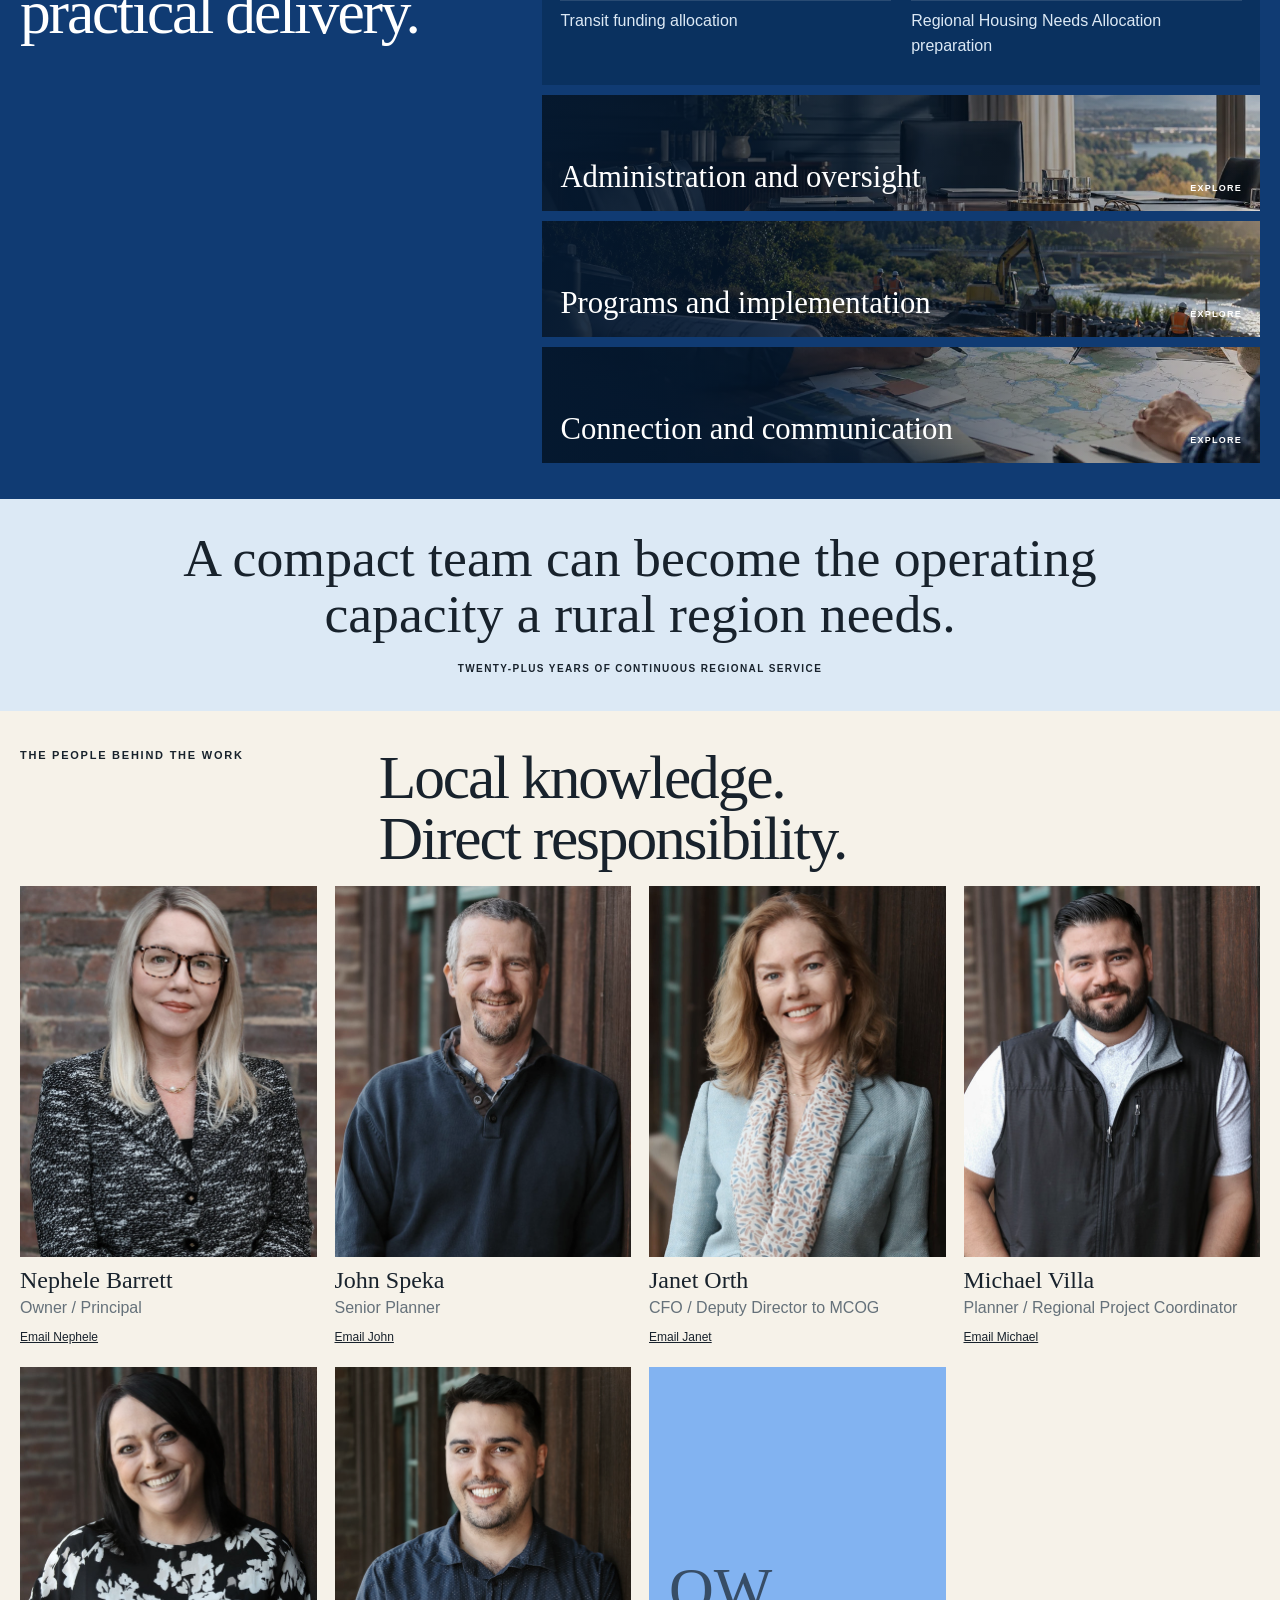
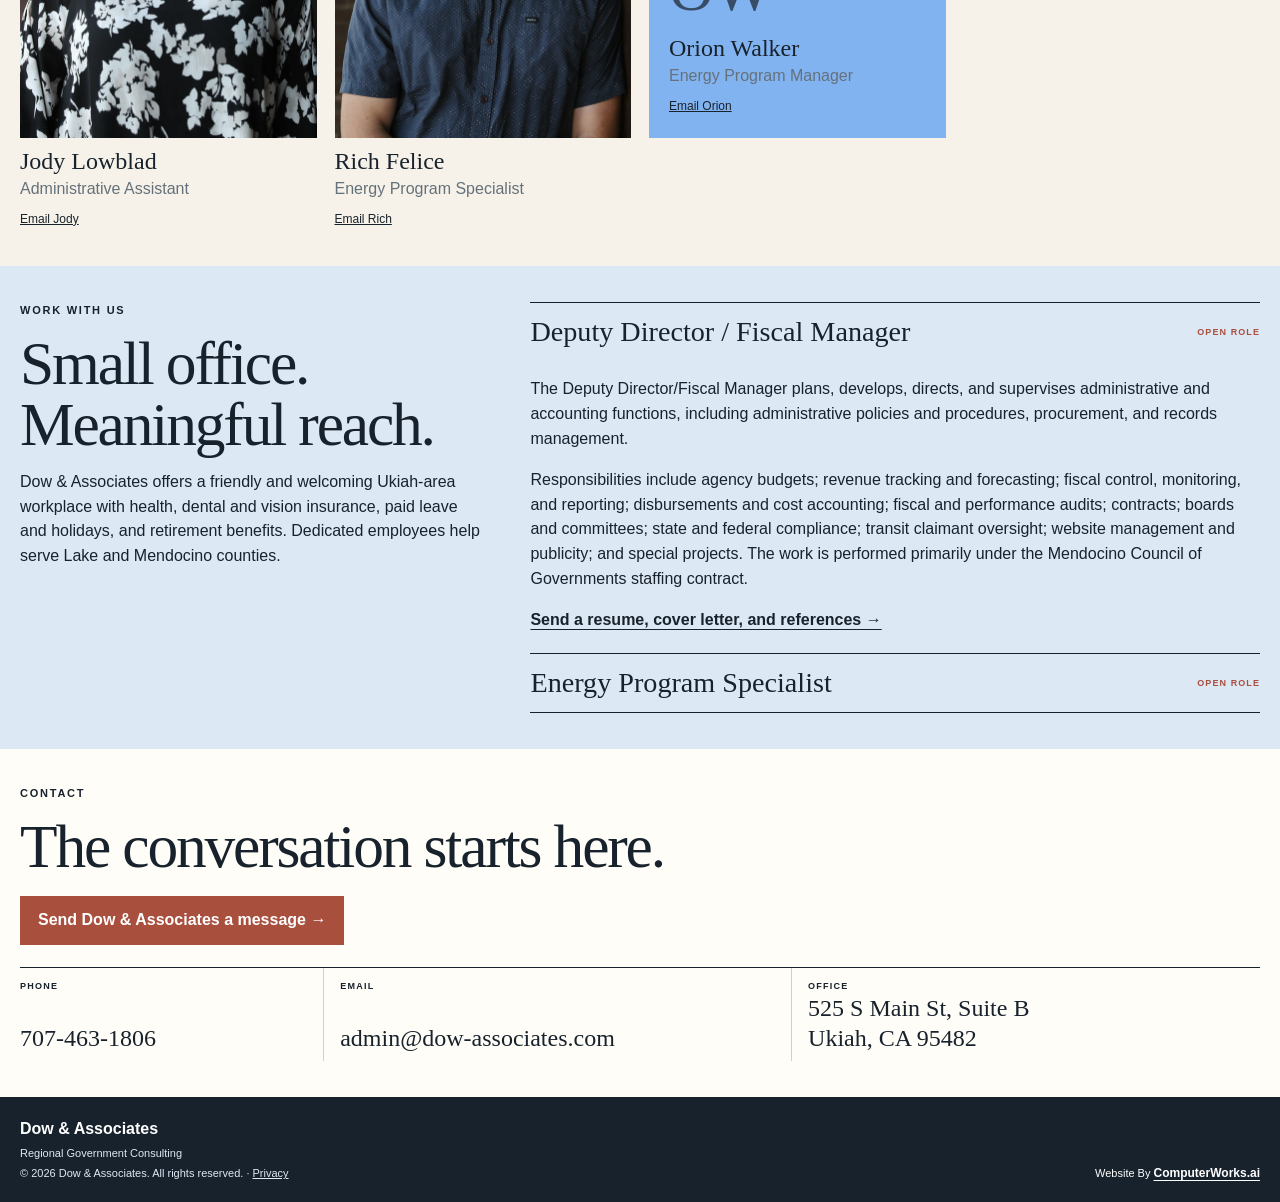
==== commit 6c1d2f39: "Update office map destination" ====
--- a/index.html
+++ b/index.html
@@ -20,7 +20,7 @@
     <section class="quote" aria-label="Dow and Associates positioning statement"><p>A compact team can become the operating capacity a rural region needs.</p><span>Twenty-plus years of continuous regional service</span></section>
     <section class="people" id="people" aria-labelledby="people-title"><div class="people-heading"><p class="eyebrow">The people behind the work</p><h2 id="people-title">Local knowledge. Direct responsibility.</h2></div><div class="portrait-row"><article><img src="assets/images/nephele.jpg" alt="Nephele Barrett" width="596" height="756" loading="lazy" decoding="async"><div><h3>Nephele Barrett</h3><p>Owner / Principal</p><a href="mailto:barrettn@dow-associates.com">Email Nephele</a></div></article><article><img src="assets/images/john.jpg" alt="John Speka" width="596" height="756" loading="lazy" decoding="async"><div><h3>John Speka</h3><p>Senior Planner</p><a href="mailto:spekaj@dow-associates.com">Email John</a></div></article><article><img src="assets/images/janet.jpg" alt="Janet Orth" width="596" height="756" loading="lazy" decoding="async"><div><h3>Janet Orth</h3><p>CFO / Deputy Director to MCOG</p><a href="mailto:orthj@dow-associates.com">Email Janet</a></div></article><article><img src="assets/images/michael.jpg" alt="Michael Villa" width="596" height="756" loading="lazy" decoding="async"><div><h3>Michael Villa</h3><p>Planner / Regional Project Coordinator</p><a href="mailto:villam@dow-associates.com">Email Michael</a></div></article><article><img src="assets/images/jody.jpg" alt="Jody Lowblad" width="596" height="756" loading="lazy" decoding="async"><div><h3>Jody Lowblad</h3><p>Administrative Assistant</p><a href="mailto:lowbladj@dow-associates.com">Email Jody</a></div></article><article><img src="assets/images/rich.jpg" alt="Rich Felice" width="596" height="756" loading="lazy" decoding="async"><div><h3>Rich Felice</h3><p>Energy Program Specialist</p><a href="mailto:felicer@dow-associates.com">Email Rich</a></div></article><article class="no-photo"><div><span>OW</span><h3>Orion Walker</h3><p>Energy Program Manager</p><a href="mailto:walkero@dow-associates.com">Email Orion</a></div></article></div></section>
     <section class="careers" id="careers" aria-labelledby="careers-title"><div><p class="eyebrow">Work with us</p><h2 id="careers-title">Small office.<br>Meaningful reach.</h2><p>Dow & Associates offers a friendly and welcoming Ukiah-area workplace with health, dental and vision insurance, paid leave and holidays, and retirement benefits. Dedicated employees help serve Lake and Mendocino counties.</p></div><div class="openings"><details open><summary><span>Deputy Director / Fiscal Manager</span><b>Open role</b></summary><div><p>The Deputy Director/Fiscal Manager plans, develops, directs, and supervises administrative and accounting functions, including administrative policies and procedures, procurement, and records management.</p><p>Responsibilities include agency budgets; revenue tracking and forecasting; fiscal control, monitoring, and reporting; disbursements and cost accounting; fiscal and performance audits; contracts; boards and committees; state and federal compliance; transit claimant oversight; website management and publicity; and special projects. The work is performed primarily under the Mendocino Council of Governments staffing contract.</p><a href="mailto:admin@dow-associates.com?subject=Deputy%20Director%20%2F%20Fiscal%20Manager">Send a resume, cover letter, and references →</a></div></details><details><summary><span>Energy Program Specialist</span><b>Open role</b></summary><div><p>The Energy Program Specialist implements energy efficiency and sustainability initiatives, including public and residential equity programs, rebate and resource programs, energy assessments, workforce training, and codes and standards support.</p><p>This is a full-time Ukiah position with a hybrid-work option, local travel, and occasional weekend and evening outreach. Qualifications include education or experience equivalent to a college degree or two years in a closely related field, plus knowledge of energy technologies, energy management, usage, efficiency and conservation, and local and state energy policy and goals.</p><a href="https://www.indeed.com/job/energy-program-specialist-bd1ef2acbaef7be6">View the Indeed listing →</a><br><a href="mailto:admin@dow-associates.com?subject=Energy%20Program%20Specialist">Apply by email →</a></div></details></div></section>
-    <section class="contact" id="contact" aria-labelledby="contact-title"><p class="eyebrow">Contact</p><h2 id="contact-title">The conversation starts here.</h2><a class="contact-button" href="contact/">Send Dow &amp; Associates a message →</a><div class="contact-links"><a href="tel:+17074631806"><small>Phone</small><strong>707-463-1806</strong></a><a href="mailto:admin@dow-associates.com"><small>Email</small><strong>admin@dow-associates.com</strong></a><a href="https://www.google.com/maps/search/?api=1&amp;query=525+S+Main+St+Suite+B+Ukiah+CA+95482"><small>Office</small><strong>525 S Main St, Suite B<br>Ukiah, CA 95482</strong></a></div></section>
+    <section class="contact" id="contact" aria-labelledby="contact-title"><p class="eyebrow">Contact</p><h2 id="contact-title">The conversation starts here.</h2><a class="contact-button" href="contact/">Send Dow &amp; Associates a message →</a><div class="contact-links"><a href="tel:+17074631806"><small>Phone</small><strong>707-463-1806</strong></a><a href="mailto:admin@dow-associates.com"><small>Email</small><strong>admin@dow-associates.com</strong></a><a href="https://www.google.com/maps/@39.146673,-123.2054216,187a,75y,12.41h,89.07t/data=!3m7!1e1!3m5!1sJqobm53rjxcoYDddpdhJoA!2e0!6shttps:%2F%2Fstreetviewpixels-pa.clients6.google.com%2Fv1%2Fthumbnail%3Fcb_client%3Dmaps_sv.tactile%26w%3D900%26h%3D600%26pitch%3D0.9318750362195516%26panoid%3DJqobm53rjxcoYDddpdhJoA%26yaw%3D12.410435412925892!7i16384!8i8192?entry=ttu&amp;g_ep=EgoyMDI2MTAyMC4wIKXMDSoASAFQAw%3D%3D"><small>Office</small><strong>525 S Main St, Suite B<br>Ukiah, CA 95482</strong></a></div></section>
   </main>
   <footer><div><strong>Dow &amp; Associates</strong><span>Regional Government Consulting</span><span>© 2026 Dow &amp; Associates. All rights reserved. · <a href="privacy/">Privacy</a></span></div><!-- CWU COLOPHON START -->
 <div id="cwu-colophon" class="cwu-colophon" aria-label="Website Colophon">
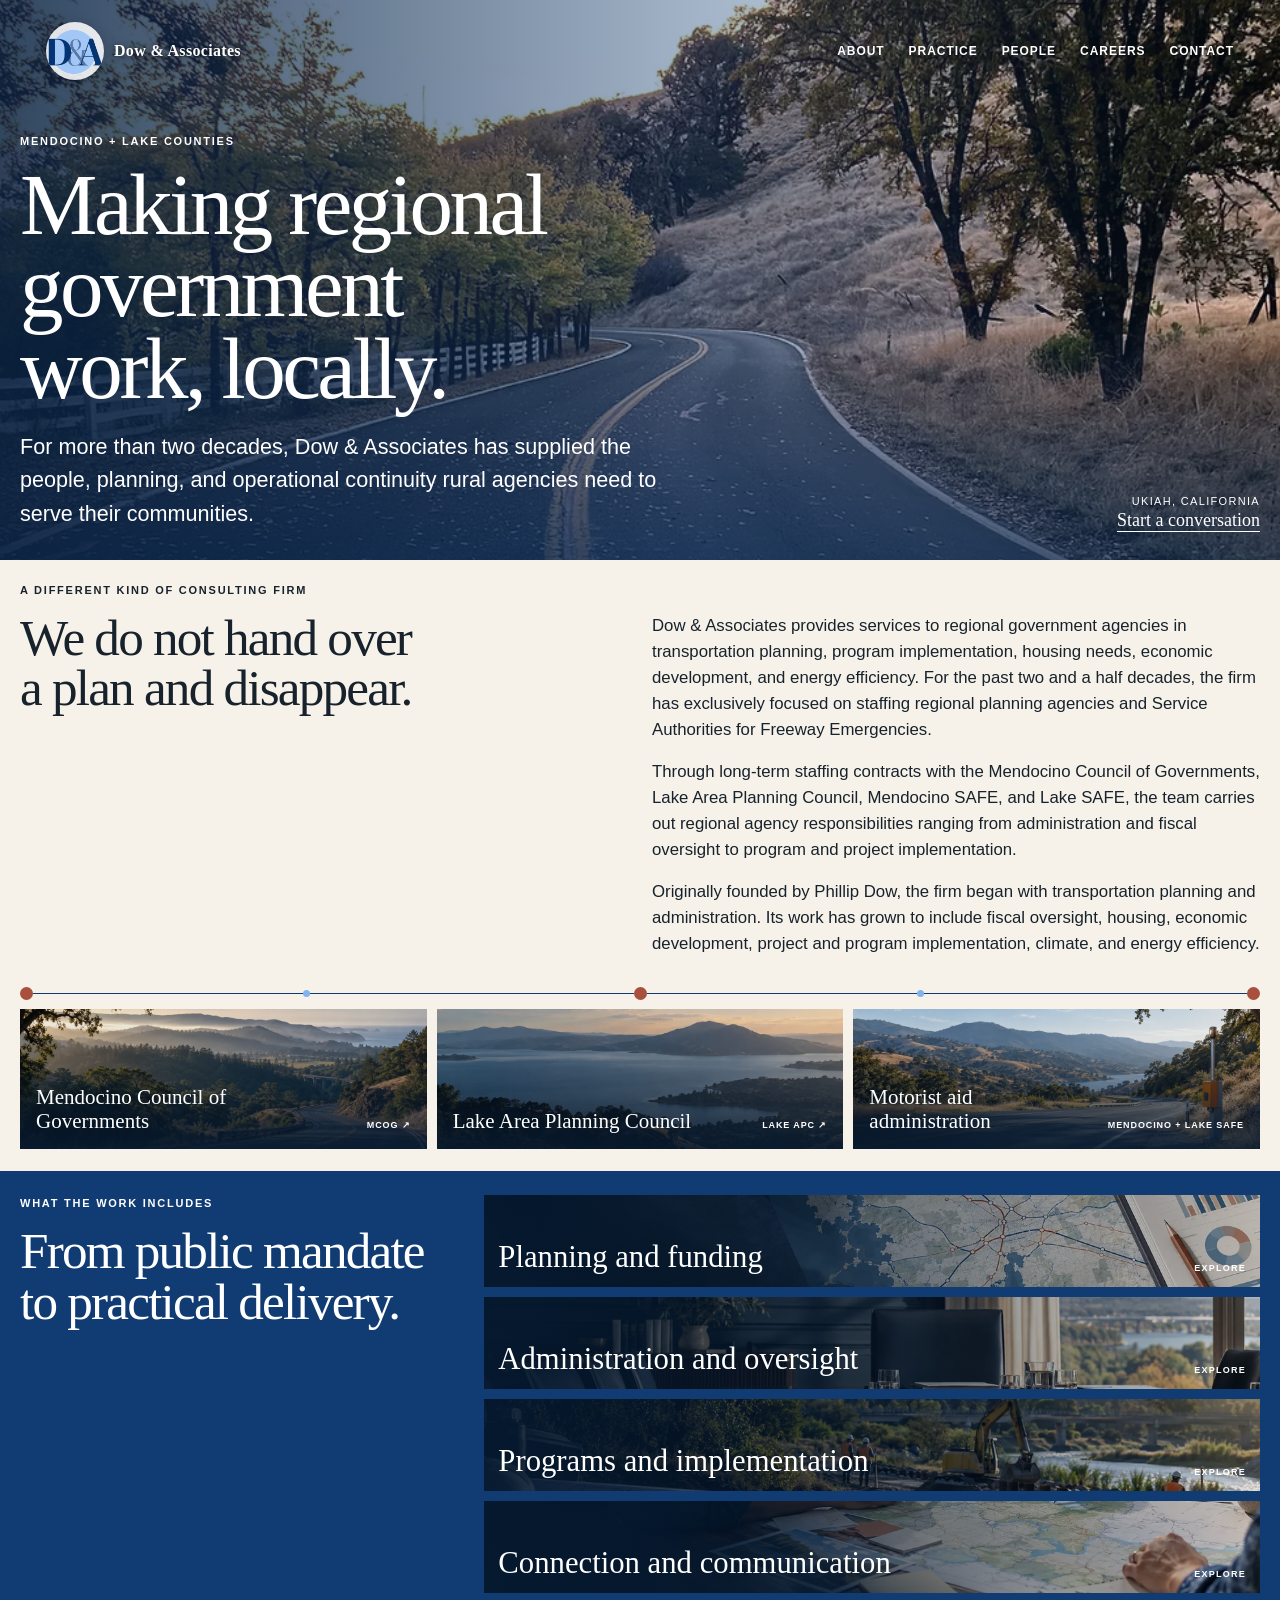
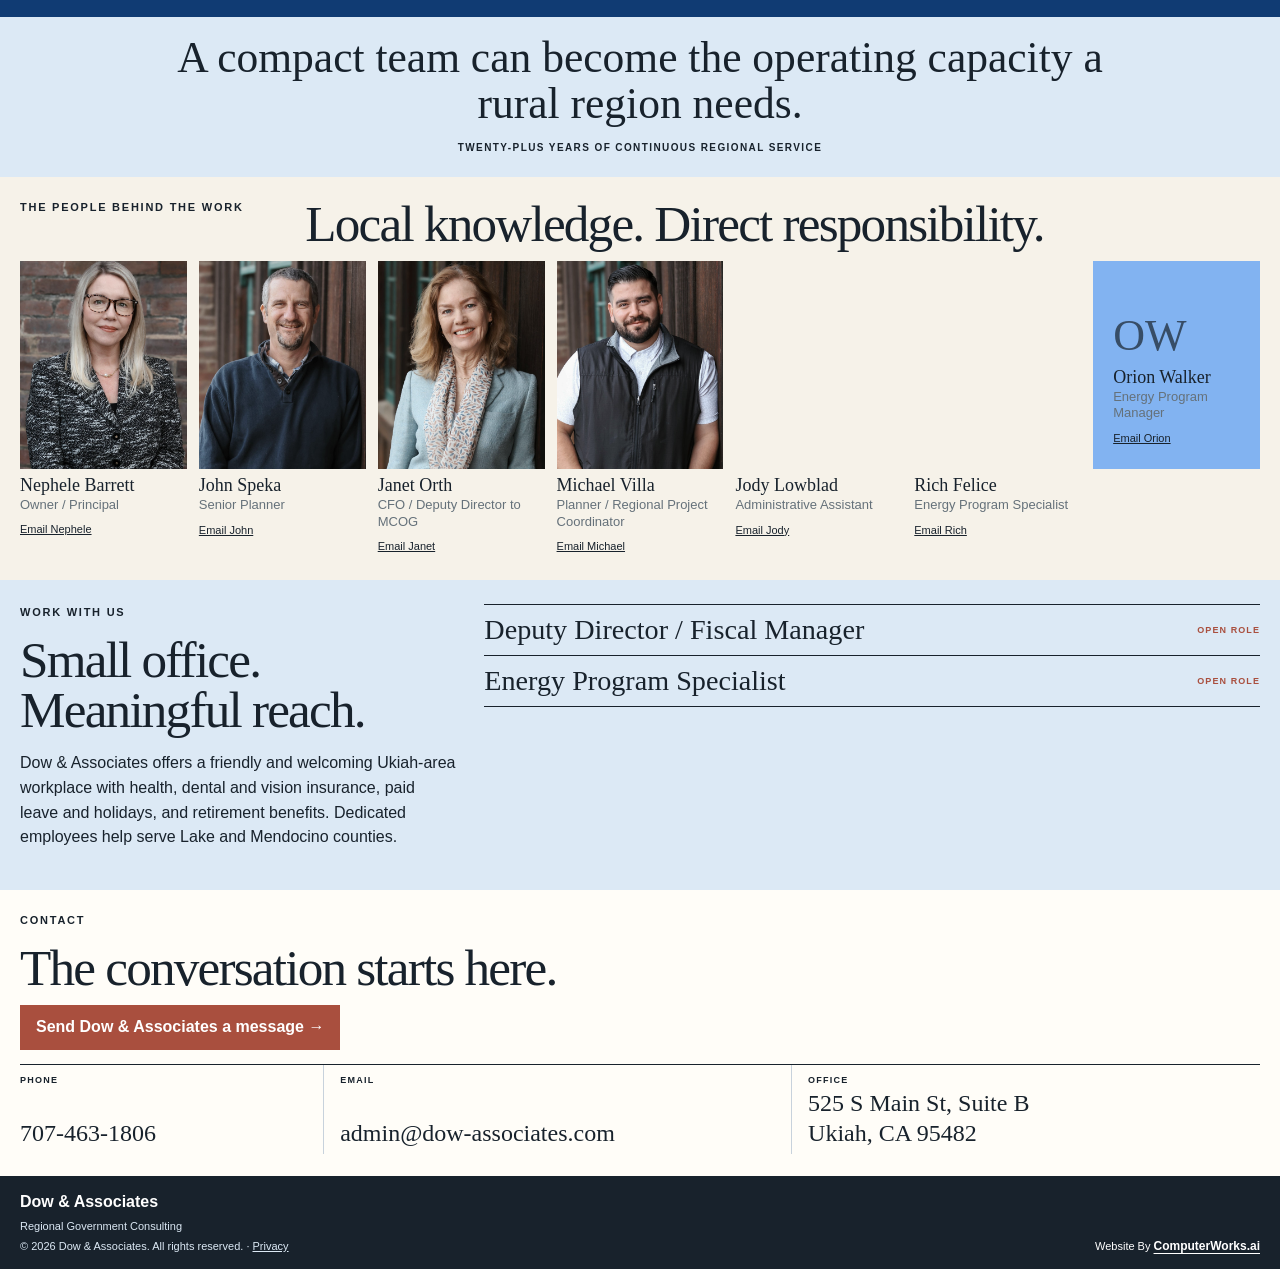
==== commit bc71ef56: "Eliminate sitewide negative space" ====
--- a/index.html
+++ b/index.html
@@ -7,7 +7,7 @@
   <meta name="description" content="Dow & Associates provides regional government staffing and operations across Mendocino and Lake counties.">
   <title>Dow & Associates | Regional Government Consulting</title>
   <link rel="icon" href="assets/favicon.svg" type="image/svg+xml">
-  <link rel="stylesheet" href="assets/styles.css?v=20261025-5">
+  <link rel="stylesheet" href="assets/styles.css?v=20261025-7">
 <link rel="stylesheet" href="assets/cwu-colophon.css" data-cwu-colophon="true">
 </head>
 <body>
@@ -27,6 +27,6 @@
   <span class="cwu-colophon-credit">Website By <a href="https://computerworks.ai/" class="cwu-colophon-brand">ComputerWorks.ai</a></span>
 </div>
 <!-- CWU COLOPHON END --></footer>
-  <script src="assets/site.js?v=20261025-1"></script>
+  <script src="assets/site.js?v=20261025-2"></script>
 </body>
 </html>
--- a/assets/styles.css
+++ b/assets/styles.css
@@ -31,10 +31,10 @@
 nav a:hover, nav a:focus-visible { border-bottom: 2px solid white; }
 .menu-button { display: none; min-height: 44px; padding: 8px 13px; border: 1px solid white; background: #103b73e8; color: white; font-weight: 700; }
 
-.hero { position: relative; min-height: min(660px, 82vh); display: flex; align-items: flex-end; color: white; overflow: hidden; }
+.hero { position: relative; min-height: min(560px, 72vh); display: flex; align-items: flex-end; color: white; overflow: hidden; }
 .hero > img { position: absolute; inset: 0; width: 100%; height: 100%; object-fit: cover; }
 .hero-shade { position: absolute; inset: 0; background: linear-gradient(90deg, rgba(10,35,67,.84), rgba(16,59,115,.38) 55%, rgba(16,59,115,.08)), linear-gradient(0deg, rgba(10,35,67,.68), transparent 46%); }
-.hero-copy { position: relative; z-index: 1; width: min(820px, calc(100% - 40px)); margin: 0 max(20px, calc((100vw - var(--max))/2)); padding: 130px 0 48px; }
+.hero-copy { position: relative; z-index: 1; width: min(820px, calc(100% - 40px)); margin: 0 max(20px, calc((100vw - var(--max))/2)); padding: 110px 0 30px; }
 .overline, .eyebrow { margin: 0 0 14px; font-size: 11px; font-weight: 800; letter-spacing: .16em; text-transform: uppercase; }
 .hero h1 { max-width: 720px; margin: 0 0 20px; font: 400 clamp(3.3rem, 6.8vw, 6.4rem)/.94 var(--serif); letter-spacing: -.04em; text-wrap: balance; }
 .hero-copy > p:last-child { max-width: 640px; margin: 0; font-size: clamp(1.05rem, 1.8vw, 1.35rem); }
@@ -42,16 +42,16 @@
 .hero-contact span { font-size: 11px; text-transform: uppercase; letter-spacing: .12em; }
 .hero-contact strong { font: 400 18px var(--serif); border-bottom: 1px solid white; }
 
-.intro, .people, .contact { padding: 36px max(20px, calc((100vw - var(--max))/2)); }
-.intro-body { display: grid; grid-template-columns: 1.1fr .9fr; gap: 36px; align-items: start; }
-.intro h2, .practice h2, .people h2, .careers h2, .contact h2 { margin: 0; font: 400 clamp(2.45rem, 4.8vw, 4.8rem)/.98 var(--serif); letter-spacing: -.035em; text-wrap: balance; }
+.intro, .people, .contact { padding: 22px max(20px, calc((100vw - var(--max))/2)); }
+.intro-body { display: grid; grid-template-columns: 1fr 1fr; gap: 24px; align-items: start; }
+.intro h2, .practice h2, .people h2, .careers h2, .contact h2 { margin: 0; font: 400 clamp(2.25rem, 4vw, 4rem)/.98 var(--serif); letter-spacing: -.035em; text-wrap: balance; }
 .intro-body > div p { margin: 0 0 16px; font-size: 1.05rem; }
-.region-line { display: flex; align-items: center; margin: 24px 0 14px; }
+.region-line { display: flex; align-items: center; margin: 14px 0 9px; }
 .region-line span { width: 13px; height: 13px; border-radius: 50%; background: var(--clay); }
 .region-line i { position: relative; flex: 1; height: 1px; background: var(--navy); }
 .region-line i::after { content: ""; position: absolute; left: 45%; top: -3px; width: 7px; height: 7px; border-radius: 50%; background: var(--sky); }
 .agency-links { display: grid; grid-template-columns: repeat(3, 1fr); gap: 10px; }
-.agency-card { position: relative; display: block; min-height: 168px; overflow: hidden; background: var(--navy); color: white; text-decoration: none; }
+.agency-card { position: relative; display: block; min-height: 140px; overflow: hidden; background: var(--navy); color: white; text-decoration: none; }
 .agency-card > img { position: absolute; inset: 0; width: 100%; height: 100%; object-fit: cover; transition: transform .45s ease, filter .45s ease; }
 .agency-card::after { content: ""; position: absolute; inset: 0; background: linear-gradient(0deg, rgba(8,27,48,.9), rgba(8,27,48,.08) 75%); }
 .agency-card-copy { position: absolute; z-index: 1; inset: auto 0 0; display: flex; align-items: end; justify-content: space-between; gap: 16px; padding: 16px; }
@@ -60,11 +60,11 @@
 .agency-card:not(.agency-card-static):hover > img, .agency-card:not(.agency-card-static):focus-visible > img { transform: scale(1.035); filter: brightness(1.08); }
 .agency-card:not(.agency-card-static):hover .agency-card-copy strong, .agency-card:not(.agency-card-static):focus-visible .agency-card-copy strong { text-decoration: underline; text-underline-offset: 4px; }
 
-.practice { display: grid; grid-template-columns: .8fr 1.2fr; gap: 44px; padding: 36px max(20px, calc((100vw - var(--max))/2)); background: var(--navy); color: white; }
+.practice { display: grid; grid-template-columns: .72fr 1.28fr; gap: 28px; padding: 24px max(20px, calc((100vw - var(--max))/2)); background: var(--navy); color: white; }
 .practice-heading { position: sticky; top: 110px; align-self: start; }
 .practice-list { display: grid; gap: 10px; }
 .practice-list details { background: #0a315f; }
-.practice-list summary { position: relative; display: flex; align-items: end; justify-content: space-between; min-height: 116px; padding: 18px; overflow: hidden; cursor: pointer; list-style: none; }
+.practice-list summary { position: relative; display: flex; align-items: end; justify-content: space-between; min-height: 92px; padding: 14px; overflow: hidden; cursor: pointer; list-style: none; }
 .practice-list summary::-webkit-details-marker, .openings summary::-webkit-details-marker { display: none; }
 .practice-list summary::after { content: ""; position: absolute; inset: 0; background: linear-gradient(90deg, rgba(5,25,48,.94), rgba(5,25,48,.45) 62%, rgba(5,25,48,.12)); }
 .practice-list summary img { position: absolute; inset: 0; width: 100%; height: 100%; object-fit: cover; transition: transform .45s ease, filter .45s ease; }
@@ -76,64 +76,64 @@
 .practice-list details[open] summary span::after { content: "Close"; font: 700 9px var(--sans); letter-spacing: .14em; text-transform: uppercase; }
 .practice-list details div { display: grid; grid-template-columns: 1fr 1fr; gap: 0 20px; padding: 12px 18px 18px; color: var(--mist); }
 .practice-list details p { margin: 0; padding: 8px 0; border-top: 1px solid #ffffff20; }
-.quote { padding: 32px max(20px, calc((100vw - 940px)/2)); text-align: center; background: var(--mist); color: var(--ink); }
-.quote p { margin: 0 auto 12px; font: 400 clamp(2.1rem, 4.2vw, 4rem)/1.04 var(--serif); }
+.quote { padding: 18px max(20px, calc((100vw - 940px)/2)); text-align: center; background: var(--mist); color: var(--ink); }
+.quote p { margin: 0 auto 8px; font: 400 clamp(1.8rem, 3.4vw, 3.1rem)/1.04 var(--serif); }
 .quote span { font-size: 10px; font-weight: 800; letter-spacing: .14em; text-transform: uppercase; }
 
-.people-heading { display: grid; grid-template-columns: .38fr 1fr; gap: 24px; margin-bottom: 18px; }
-.portrait-row { display: grid; grid-template-columns: repeat(4, 1fr); gap: 18px; }
+.people-heading { display: grid; grid-template-columns: .28fr 1fr; gap: 18px; margin-bottom: 12px; }
+.portrait-row { display: grid; grid-template-columns: repeat(7, 1fr); gap: 12px; }
 .portrait-row article { position: relative; min-width: 0; align-self: start; }
 .portrait-row img { display: block; width: 100%; height: auto; aspect-ratio: 4/5; object-fit: cover; filter: saturate(.72) contrast(1.03); }
-.portrait-row h3 { margin: 10px 0 2px; font: 400 24px var(--serif); }
-.portrait-row p { margin: 0 0 4px; color: var(--stone); }
-.portrait-row a { font-size: 12px; }
+.portrait-row h3 { margin: 7px 0 1px; font: 400 18px/1.1 var(--serif); }
+.portrait-row p { margin: 0 0 3px; color: var(--stone); font-size: 13px; line-height: 1.25; }
+.portrait-row a { font-size: 11px; }
 .no-photo { display: grid; min-height: 0; aspect-ratio: 4/5; padding: 20px; background: var(--sky); align-items: end; }
-.no-photo span { display: block; font: 400 62px var(--serif); opacity: .7; }
+.no-photo span { display: block; font: 400 44px var(--serif); opacity: .7; }
 
-.careers { display: grid; grid-template-columns: .78fr 1.22fr; gap: 44px; padding: 36px max(20px, calc((100vw - var(--max))/2)); background: var(--mist); }
+.careers { display: grid; grid-template-columns: .72fr 1.28fr; gap: 28px; padding: 24px max(20px, calc((100vw - var(--max))/2)); background: var(--mist); }
 .careers > div:first-child > p:last-child { max-width: 470px; }
 .openings { border-top: 1px solid var(--ink); }
 .openings details { border-bottom: 1px solid var(--ink); }
-.openings summary { display: flex; align-items: center; justify-content: space-between; gap: 15px; min-height: 58px; list-style: none; cursor: pointer; font: 400 clamp(1.25rem, 2.2vw, 1.85rem) var(--serif); }
+.openings summary { display: flex; align-items: center; justify-content: space-between; gap: 15px; min-height: 50px; list-style: none; cursor: pointer; font: 400 clamp(1.25rem, 2.2vw, 1.85rem) var(--serif); }
 .openings summary b { font: 800 9px var(--sans); letter-spacing: .12em; text-transform: uppercase; color: var(--clay); }
 .openings details div { padding: 0 0 20px; }
 .openings details div p { max-width: 720px; }
 .openings details a { font-weight: 800; text-decoration-thickness: 1px; text-underline-offset: 4px; }
 
 .contact { background: var(--paper); }
-.contact h2 { max-width: 850px; margin-bottom: 20px; }
-.contact-button { display: inline-block; margin: 0 0 22px; padding: 12px 18px; background: var(--clay); color: white; font-weight: 800; text-decoration: none; }
+.contact h2 { max-width: 850px; margin-bottom: 12px; }
+.contact-button { display: inline-block; margin: 0 0 14px; padding: 10px 16px; background: var(--clay); color: white; font-weight: 800; text-decoration: none; }
 .contact-button:hover, .contact-button:focus-visible { background: var(--navy); }
 .contact-links { display: grid; grid-template-columns: .65fr 1fr 1fr; border-top: 1px solid var(--ink); }
-.contact-links a { display: flex; flex-direction: column; min-height: 82px; padding: 12px 16px 8px 0; text-decoration: none; border-right: 1px solid var(--line); }
+.contact-links a { display: flex; flex-direction: column; min-height: 68px; padding: 9px 16px 6px 0; text-decoration: none; border-right: 1px solid var(--line); }
 .contact-links a:not(:first-child) { padding-left: 16px; }
 .contact-links a:last-child { border-right: 0; }
 .contact-links a:hover, .contact-links a:focus-visible { background: var(--cream); }
 .contact-links small { font-size: 9px; font-weight: 800; letter-spacing: .14em; text-transform: uppercase; }
 .contact-links strong { margin-top: auto; font: 400 clamp(1.05rem, 2vw, 1.5rem)/1.25 var(--serif); overflow-wrap: anywhere; }
-footer { display: flex; align-items: end; justify-content: space-between; gap: 24px; padding: 20px max(20px, calc((100vw - var(--max))/2)); background: var(--ink); color: white; }
+footer { display: flex; align-items: end; justify-content: space-between; gap: 20px; padding: 14px max(20px, calc((100vw - var(--max))/2)); background: var(--ink); color: white; }
 footer strong, footer span { display: block; }
 footer span { margin-top: 3px; color: var(--mist); font-size: 11px; }
 
 .interior-header { position: relative; background: var(--navy); }
 .interior-header .site-header { position: relative; }
-.interior-main { padding: 76px max(20px, calc((100vw - var(--max))/2)); }
-.interior-intro { display: grid; grid-template-columns: .8fr 1.2fr; gap: 64px; margin-bottom: 54px; }
+.interior-main { padding: 38px max(20px, calc((100vw - var(--max))/2)); }
+.interior-intro { display: grid; grid-template-columns: .8fr 1.2fr; gap: 32px; margin-bottom: 28px; }
 .interior-intro h1 { max-width: 720px; margin: 0; font: 400 clamp(3.2rem, 6vw, 6rem)/.94 var(--serif); letter-spacing: -.045em; text-wrap: balance; }
 .interior-intro p:last-child { max-width: 620px; margin: 46px 0 0; font-size: 1.15rem; }
-.contact-layout { display: grid; grid-template-columns: .68fr 1.32fr; gap: 58px; align-items: start; }
-.contact-aside { padding-top: 18px; border-top: 1px solid var(--navy); }
-.contact-aside h2 { margin: 0 0 20px; font: 400 2rem/1.05 var(--serif); }
-.contact-aside a { display: block; margin: 0 0 13px; overflow-wrap: anywhere; }
-.contact-aside address { margin-top: 28px; font-style: normal; }
-.form-panel { padding: clamp(24px, 4vw, 48px); background: var(--mist); }
+.contact-layout { display: grid; grid-template-columns: 1fr; gap: 16px; align-items: start; }
+.contact-aside { display: grid; grid-template-columns: 1.2fr .7fr 1.2fr 1fr; gap: 18px; align-items: center; padding: 12px 0; border-block: 1px solid var(--navy); }
+.contact-aside h2 { margin: 0; font: 400 1.65rem/1.05 var(--serif); }
+.contact-aside a { display: block; margin: 0; overflow-wrap: anywhere; }
+.contact-aside address { margin: 0; font-style: normal; }
+.form-panel { padding: clamp(20px, 3vw, 32px); background: var(--mist); }
 .form-panel h2 { margin: 0 0 8px; font: 400 clamp(2rem, 4vw, 3.6rem)/1 var(--serif); }
 .form-note { margin: 0 0 28px; color: var(--stone); }
-.contact-form { display: grid; grid-template-columns: 1fr 1fr; gap: 20px; }
+.contact-form { display: grid; grid-template-columns: 1fr 1fr; gap: 14px 18px; }
 .contact-form label { display: grid; gap: 7px; font-size: 12px; font-weight: 800; letter-spacing: .06em; text-transform: uppercase; }
 .contact-form label.full { grid-column: 1 / -1; }
 .contact-form input, .contact-form select, .contact-form textarea { width: 100%; min-height: 48px; padding: 11px 12px; border: 1px solid #8294a6; border-radius: 0; background: var(--paper); color: var(--ink); font: 16px/1.4 var(--sans); }
-.contact-form textarea { min-height: 160px; resize: vertical; }
+.contact-form textarea { min-height: 120px; resize: vertical; }
 .contact-form button { grid-column: 1 / -1; width: fit-content; min-height: 48px; padding: 11px 24px; border: 0; background: var(--clay); color: white; font-weight: 800; cursor: pointer; }
 .contact-form button:hover, .contact-form button:focus-visible { background: var(--navy); }
 .form-honey { position: absolute !important; left: -10000px !important; width: 1px !important; height: 1px !important; overflow: hidden !important; }
@@ -160,30 +160,31 @@
   .interior-intro p:last-child { margin-top: 0; }
   .practice-heading { position: static; }
   .people-heading { grid-template-columns: 1fr; gap: 6px; }
-  .portrait-row { grid-template-columns: repeat(2, 1fr); }
+  .portrait-row { grid-template-columns: repeat(4, 1fr); }
   .agency-links, .contact-links { grid-template-columns: 1fr; }
-  .agency-card { min-height: 138px; }
+  .agency-card { min-height: 112px; }
   .contact-links a, .contact-links a:not(:first-child) { min-height: 90px; padding: 14px 0; border-right: 0; border-bottom: 1px solid var(--line); }
 }
 
 @media (max-width: 520px) {
   .wordmark span { display: none; }
   .brand-logo { width: 52px; height: 52px; }
-  .hero { min-height: 590px; }
-  .hero-copy { padding-bottom: 30px; }
-  .hero h1 { font-size: clamp(3.35rem, 16vw, 4.8rem); }
-  .intro, .people, .contact { padding-block: 26px; }
-  .practice, .careers { padding-block: 28px; }
-  .practice-list summary { min-height: 104px; padding: 14px; }
+  .hero { min-height: 500px; }
+  .hero-copy { padding-bottom: 22px; }
+  .hero h1 { font-size: clamp(3rem, 15vw, 4.3rem); }
+  .intro, .people, .contact { padding-block: 18px; }
+  .practice, .careers { padding-block: 20px; }
+  .practice-list summary { min-height: 88px; padding: 12px; }
   .practice-list details div { padding: 8px 14px 14px; }
   .practice-list details div { grid-template-columns: 1fr; }
-  .portrait-row { grid-template-columns: 1fr; }
-  .portrait-row img { aspect-ratio: 5/4; object-position: center 24%; }
-  .no-photo { aspect-ratio: 5/4; }
-  .contact h2 { font-size: 3rem; }
+  .portrait-row { grid-template-columns: repeat(2, 1fr); gap: 14px 10px; }
+  .portrait-row img { aspect-ratio: 4/5; object-position: center 24%; }
+  .no-photo { aspect-ratio: 4/5; }
+  .contact h2 { font-size: 2.5rem; }
   footer { align-items: flex-start; flex-direction: column; }
   .contact-form { grid-template-columns: 1fr; }
   .contact-form label, .contact-form label.full { grid-column: 1; }
+  .contact-aside { grid-template-columns: 1fr; gap: 9px; }
 }
 
 @media (prefers-reduced-motion: reduce) { html { scroll-behavior: auto; } }
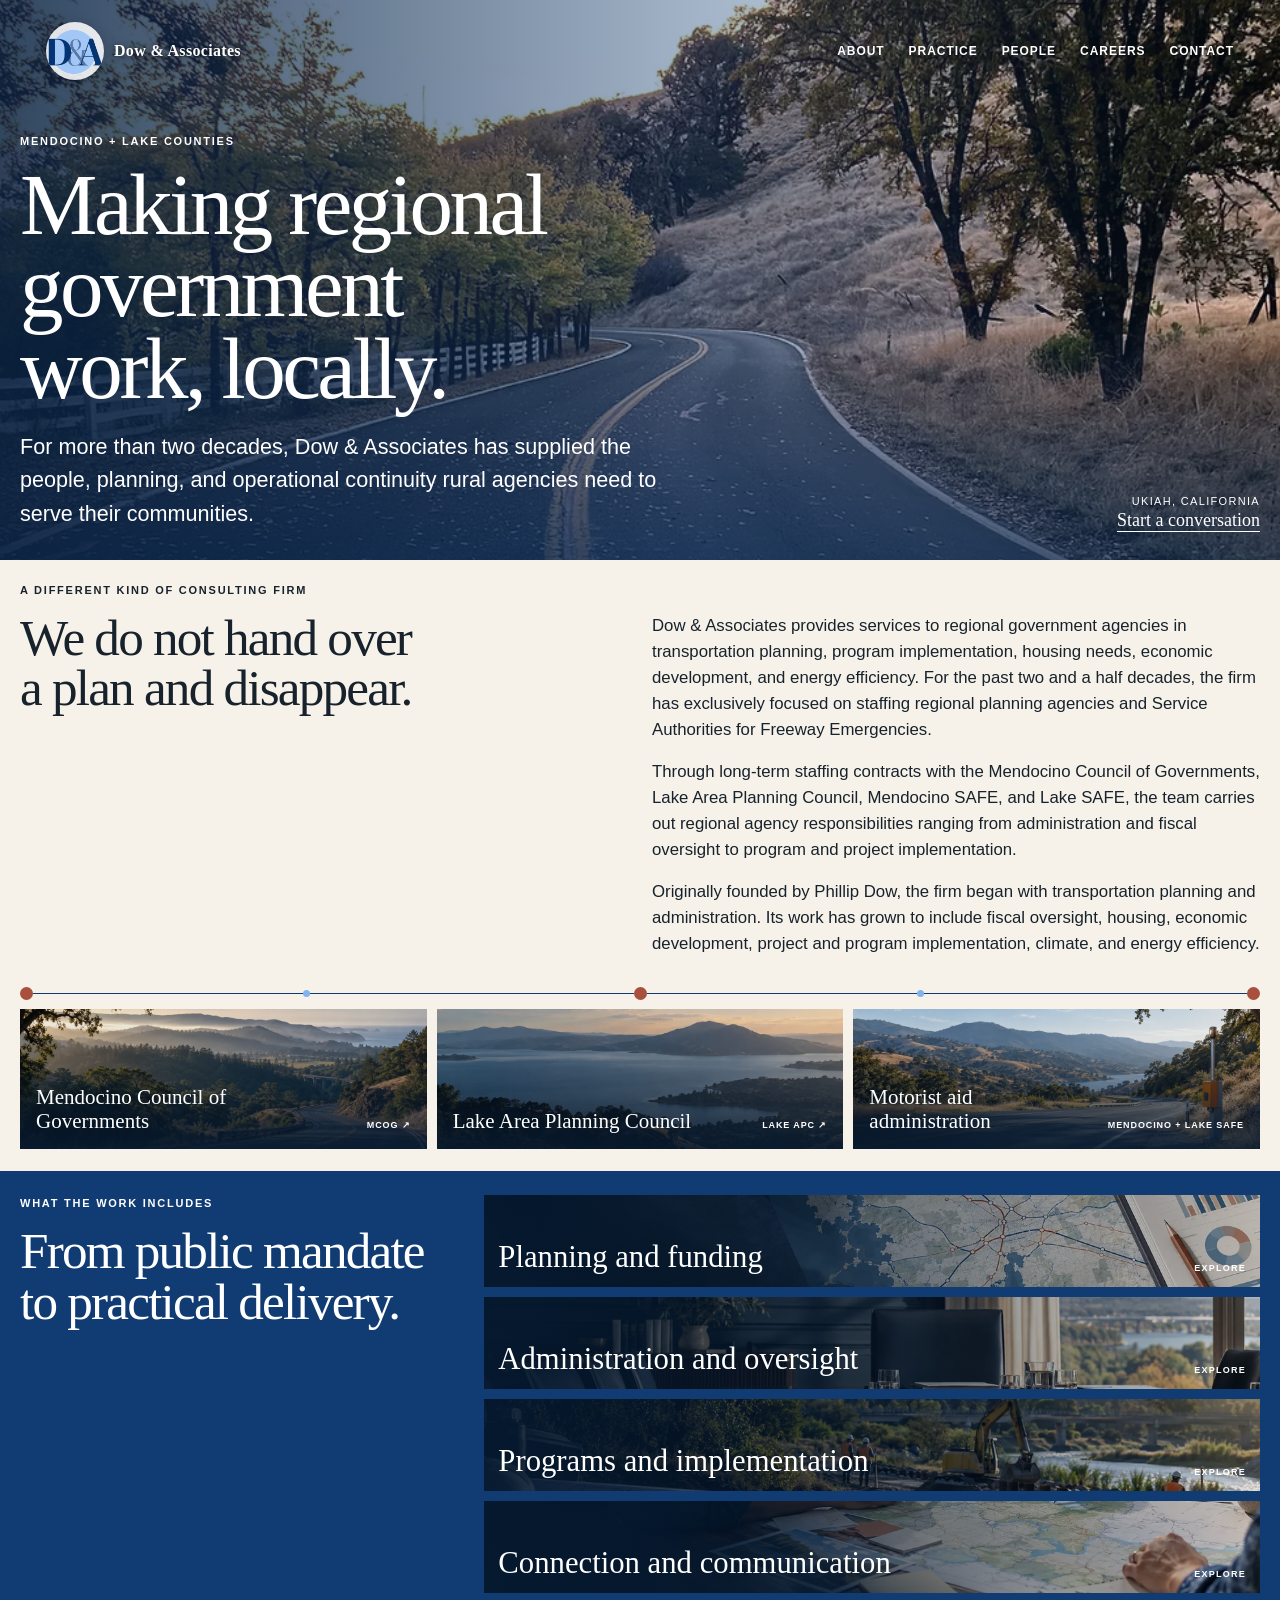
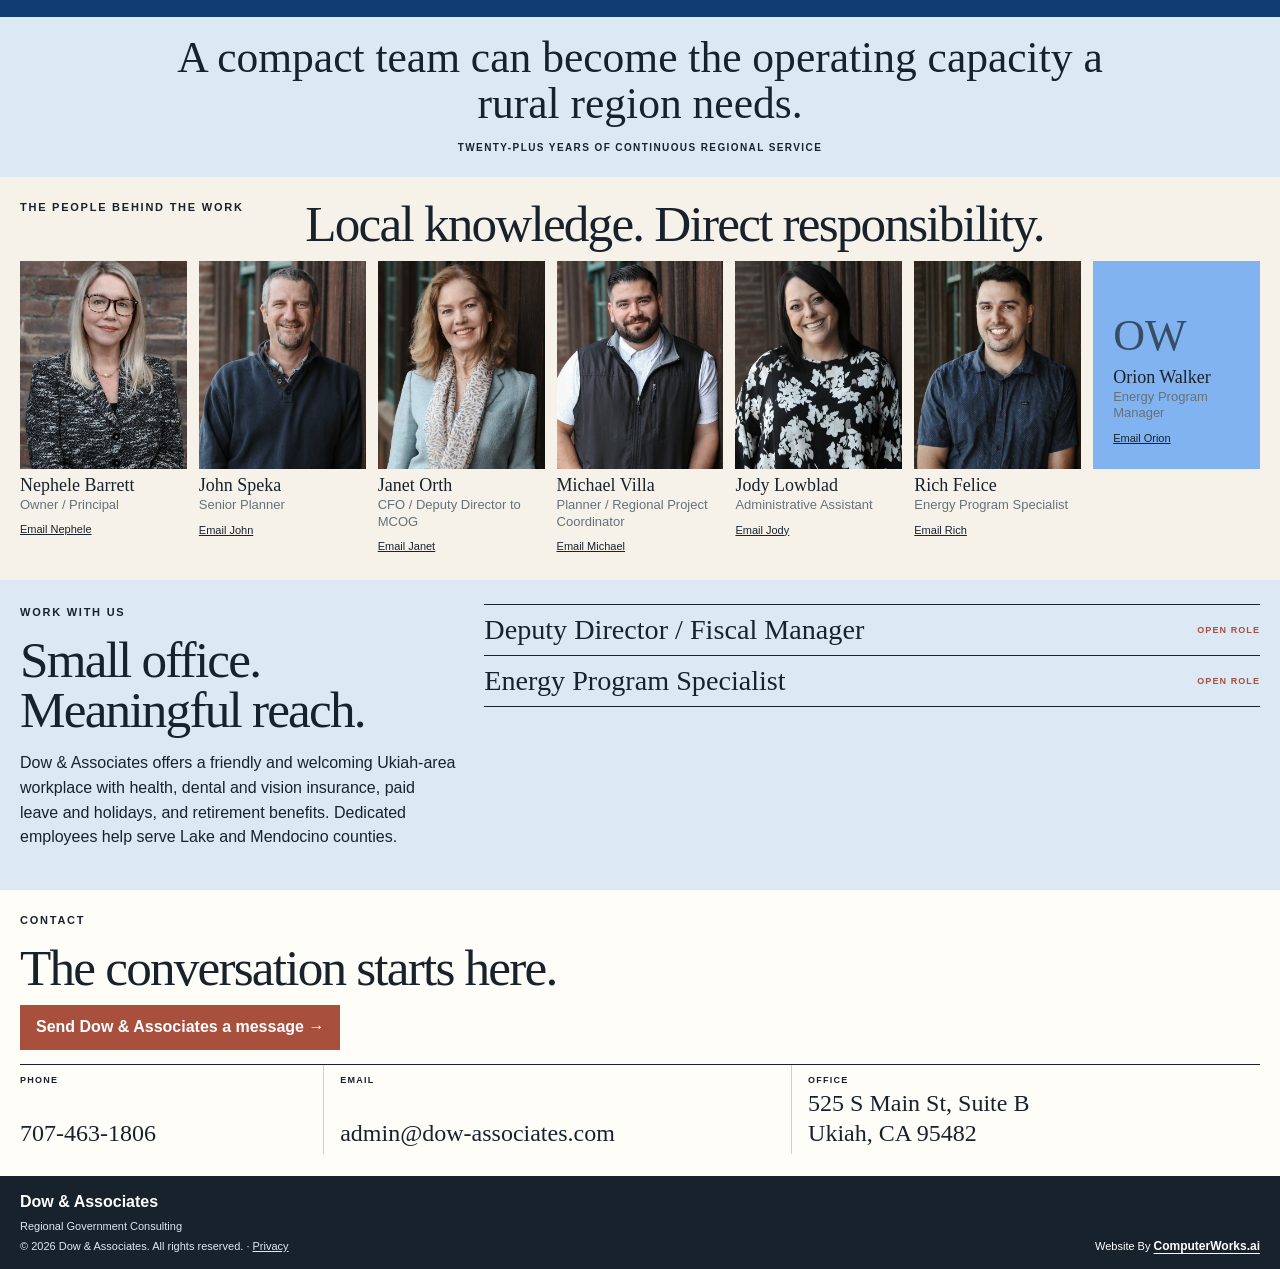
==== commit f8eee0c3: "Remove contact intro gap" ====
--- a/index.html
+++ b/index.html
@@ -7,7 +7,7 @@
   <meta name="description" content="Dow & Associates provides regional government staffing and operations across Mendocino and Lake counties.">
   <title>Dow & Associates | Regional Government Consulting</title>
   <link rel="icon" href="assets/favicon.svg" type="image/svg+xml">
-  <link rel="stylesheet" href="assets/styles.css?v=20261025-7">
+  <link rel="stylesheet" href="assets/styles.css?v=20261025-8">
 <link rel="stylesheet" href="assets/cwu-colophon.css" data-cwu-colophon="true">
 </head>
 <body>
--- a/assets/styles.css
+++ b/assets/styles.css
@@ -117,10 +117,10 @@
 
 .interior-header { position: relative; background: var(--navy); }
 .interior-header .site-header { position: relative; }
-.interior-main { padding: 38px max(20px, calc((100vw - var(--max))/2)); }
-.interior-intro { display: grid; grid-template-columns: .8fr 1.2fr; gap: 32px; margin-bottom: 28px; }
-.interior-intro h1 { max-width: 720px; margin: 0; font: 400 clamp(3.2rem, 6vw, 6rem)/.94 var(--serif); letter-spacing: -.045em; text-wrap: balance; }
-.interior-intro p:last-child { max-width: 620px; margin: 46px 0 0; font-size: 1.15rem; }
+.interior-main { padding: 24px max(20px, calc((100vw - var(--max))/2)); }
+.interior-intro { display: grid; grid-template-columns: 1fr; gap: 8px; margin-bottom: 14px; }
+.interior-intro h1 { max-width: none; margin: 0; font: 400 clamp(2.8rem, 4.6vw, 4.6rem)/.94 var(--serif); letter-spacing: -.045em; text-wrap: balance; }
+.interior-intro p:last-child { max-width: 820px; margin: 0; font-size: 1.05rem; }
 .contact-layout { display: grid; grid-template-columns: 1fr; gap: 16px; align-items: start; }
 .contact-aside { display: grid; grid-template-columns: 1.2fr .7fr 1.2fr 1fr; gap: 18px; align-items: center; padding: 12px 0; border-block: 1px solid var(--navy); }
 .contact-aside h2 { margin: 0; font: 400 1.65rem/1.05 var(--serif); }
